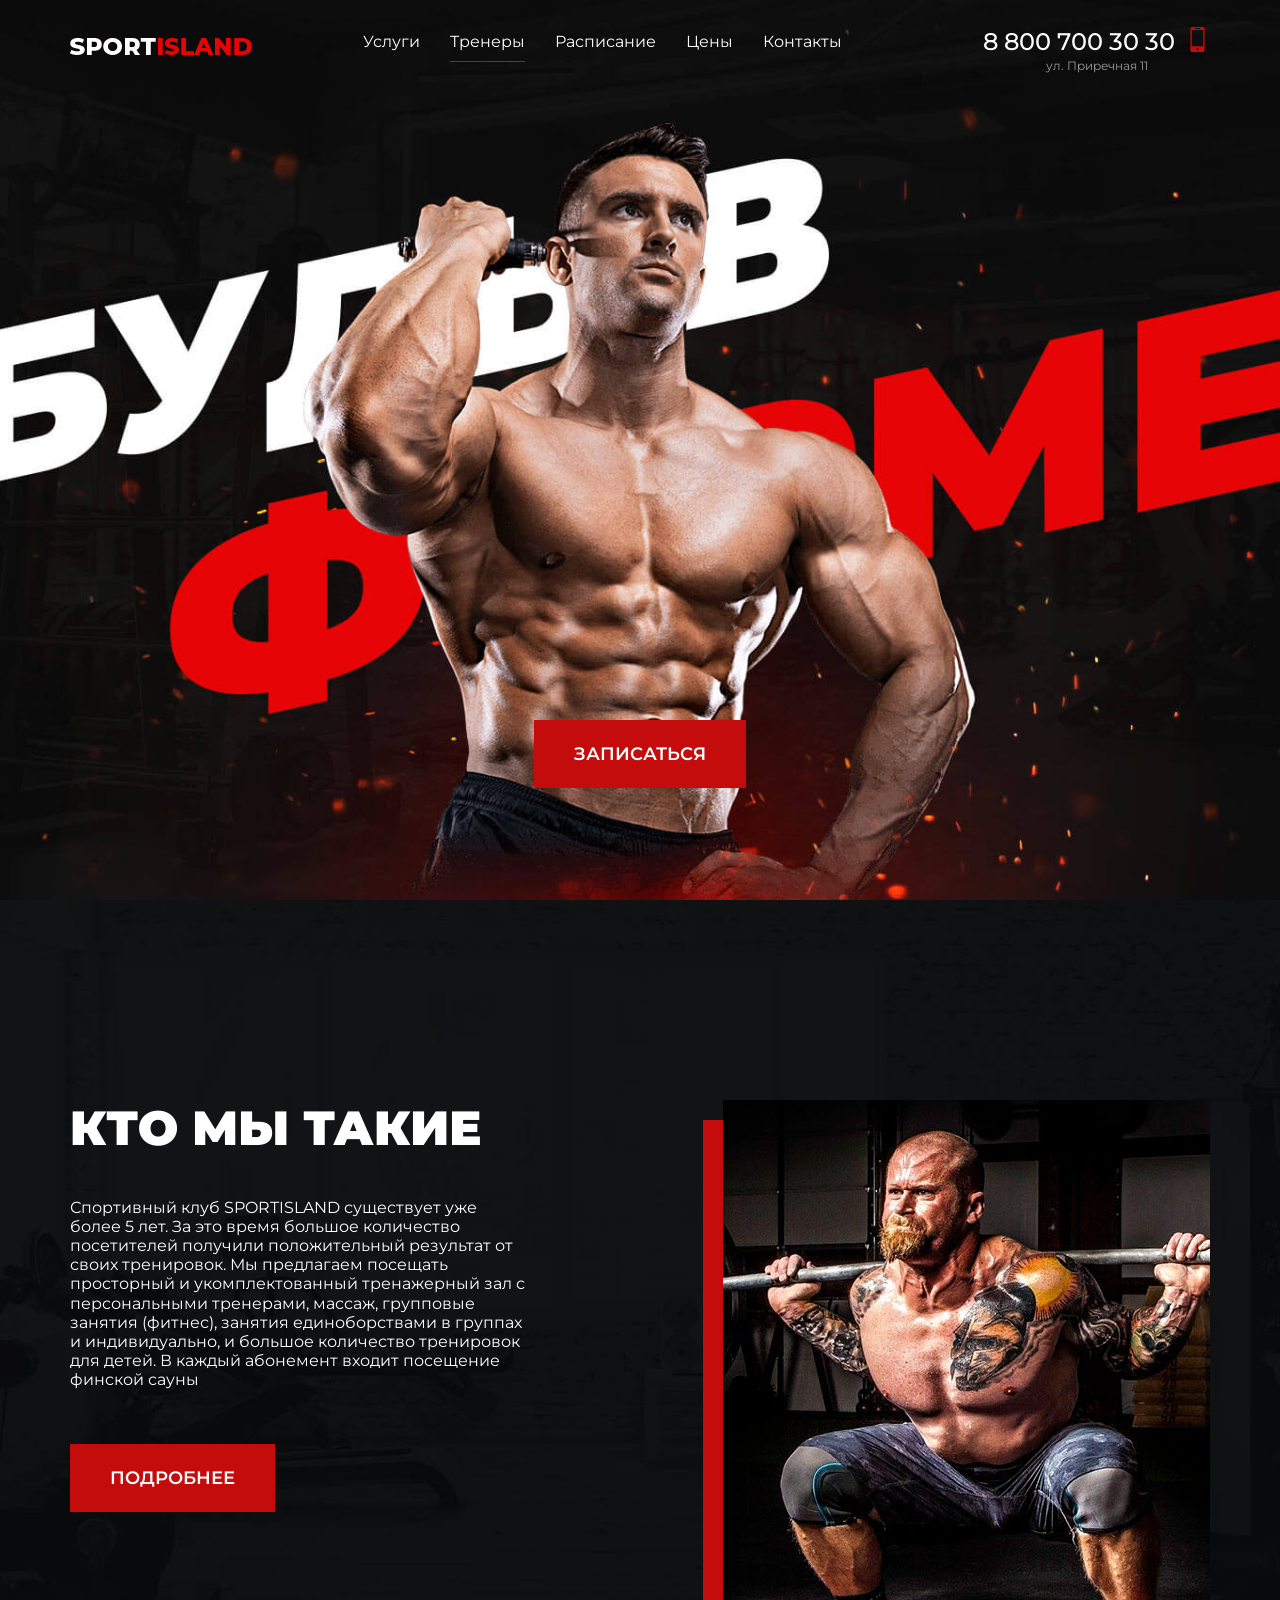
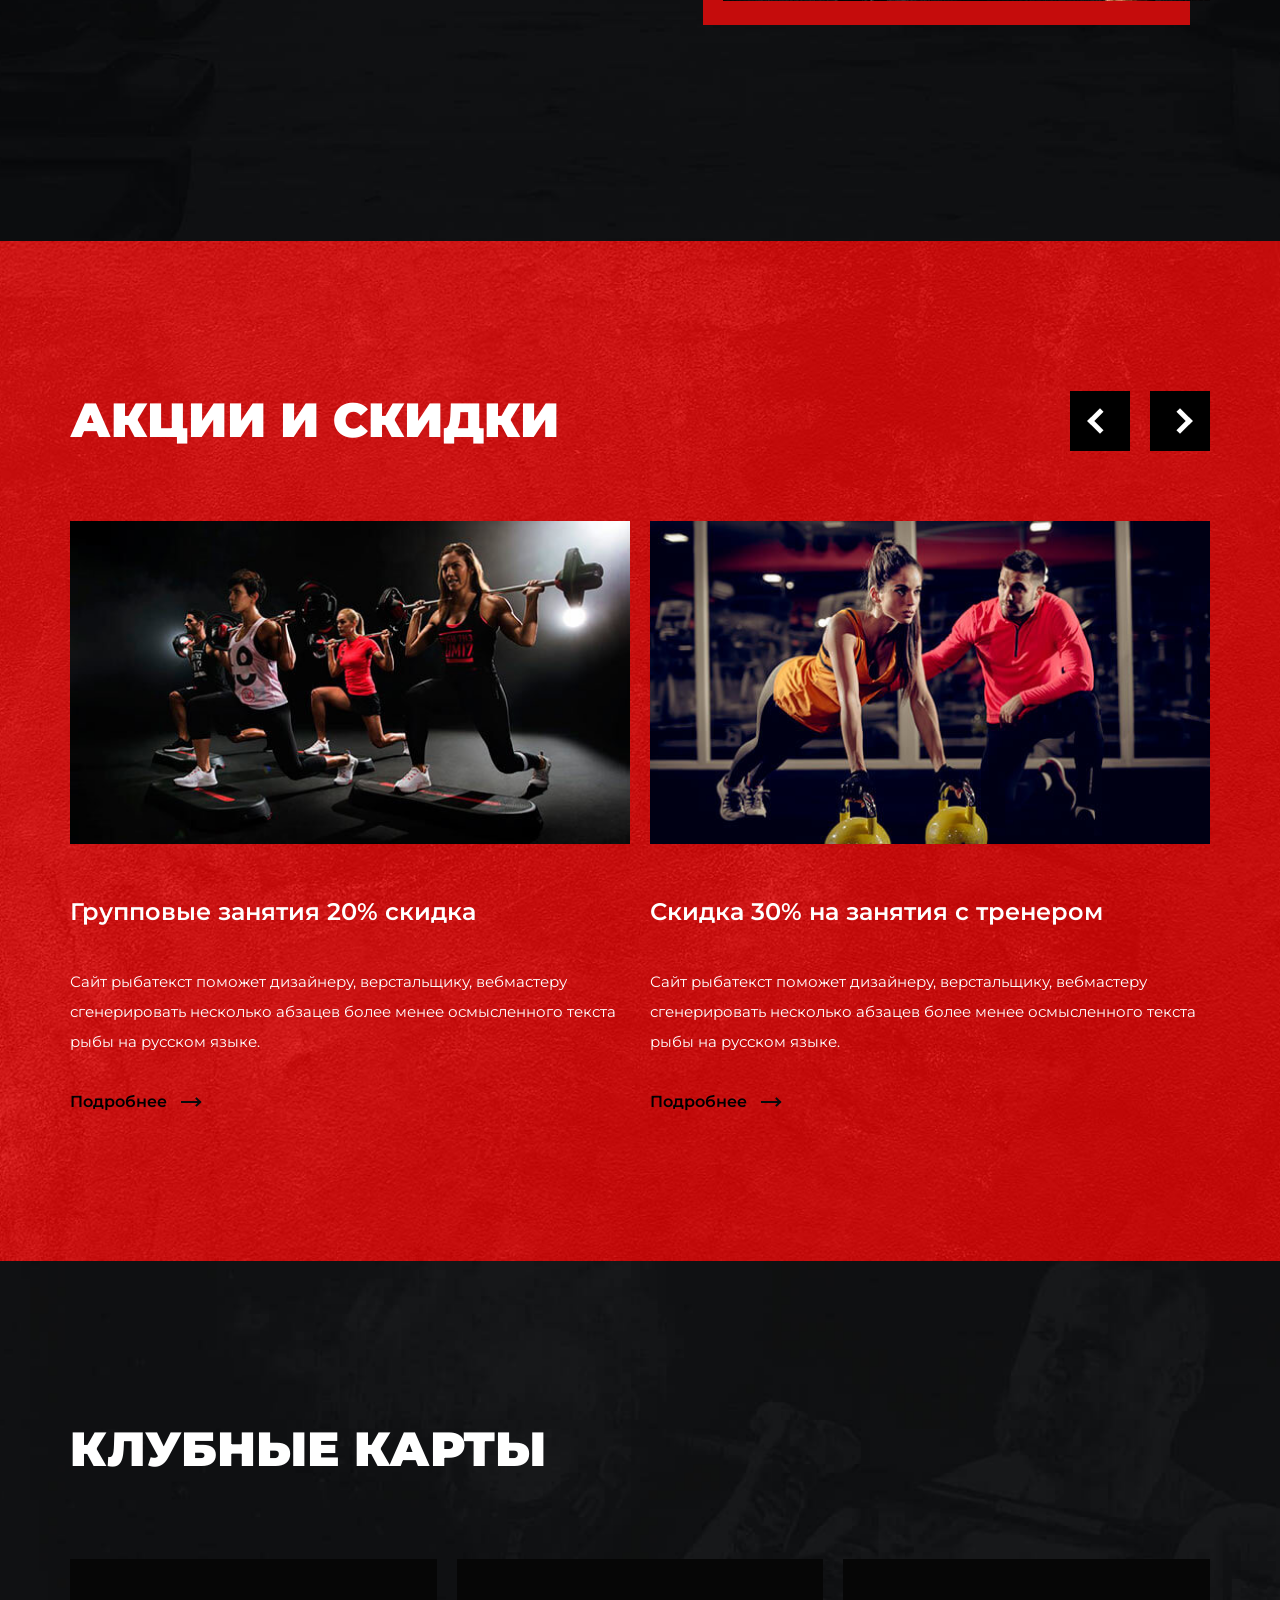
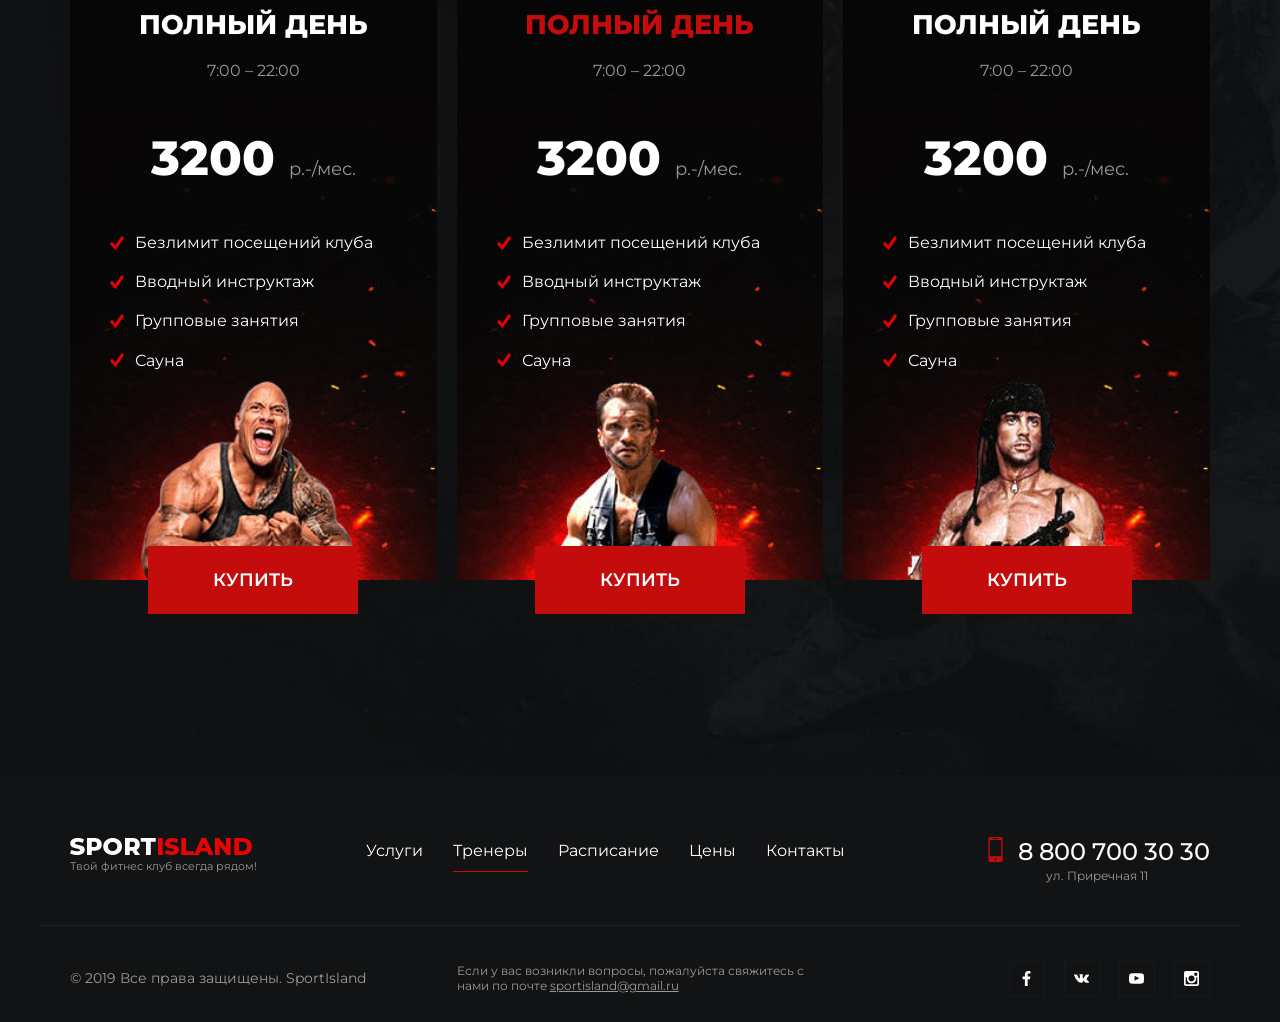
==== assets/index.html @ b83e0a1d "Сделал стартовый шаблон темы, статику для страниц" ====
<!DOCTYPE html>
<html lang="ru">
  <head>
    <meta charset="UTF-8">
    <meta http-equiv='X-UA-Compatible' content="IE=edge">
    <meta name="viewport" content="width=device-width, initial-scale=1.0">
    <meta name="description" content="">
    <meta name="author" content="">
    <link rel="shortcut icon" href="favicon.png">
    <title> Главная </title>
    <link href="https://fonts.googleapis.com/css?family=Montserrat:400,500,600,800,900&display=swap&subset=cyrillic" rel="preload stylesheet">
    <link rel="stylesheet" href="./css/styles.css">
  </head>
  <body>
    <header class="main-header">
      <div class="wrapper main-header__wrap">
        <a href="/" class="main-header__logolink" aria-label="Логотип-ссылка на Главную">
          <img src="img/logo.png" alt="">
        </a>
        <nav class="main-navigation">
          <ul class="main-navigation__list">
            <li>
              <a href="services.html">Услуги</a>
            </li>
            <li class="active">
              <a href="trainers.html">Тренеры</a>
            </li>
            <li>
              <a href="schedule.html">Расписание</a>
            </li>
            <li>
              <a href="prices.html">Цены</a>
            </li>
            <li>
              <a href="contacts.html">Контакты </a>
            </li>
          </ul>
        </nav>
        <address class="main-header__widget widget-contacts">
          <a href="tel:88007003030" class="widget-contacts__phone"> 8 800 700 30 30 </a>
          <p class="widget-contacts__address"> ул. Приречная 11 </p>
        </address>
      </div>
    </header>
    <main class="main-content">
      <h1 class="sr-only"> Домашняя страница спортклуба SportIsland. </h1>
      <div class="banner">
        <span class="sr-only">Будь в форме!</span>
        <a href="trainers.html" class="banner__link btn">записаться</a>
      </div>
      <article class="about">
        <div class="wrapper about__flex">
          <div class="about__wrap">
            <h2 class="main-heading about__h"> кто мы такие </h2>
            <p class="about__text"> Спортивный клуб SPORTISLAND существует уже более 5 лет. За это время большое количество посетителей получили положительный результат от своих тренировок. Мы предлагаем посещать просторный и укомплектованный тренажерный зал с персональными тренерами, массаж, групповые занятия (фитнес), занятия единоборствами в группах и индивидуально, и большое количество тренировок для детей. В каждый абонемент входит посещение финской сауны </p>
            <a href="blog.html" class="about__link btn">подробнее</a>
          </div>
          <figure class="about__thumb">
            <img src="img/index__about_img.jpg" alt="Power lifter">
          </figure>
        </div>
      </article>
      <section class="sales">
        <div class="wrapper">
          <header class="sales__header">
            <h2 class="main-heading sales__h"> акции и скидки </h2>
            <p class="sales__btns">
              <button class="sales__btn sales__btn_prev">
                <span class="sr-only"> Предыдущие акции </span>
              </button>
              <button class="sales__btn sales__btn_next">
                <span class="sr-only"> Следующие акции </span>
              </button>
            </p>
          </header>
          <div class="sales__slider slider">
            <section class="slider__slide stock">
              <a href="blog.html" class="stock__link" aria-label="Подробнее об акции скидка 20% на групповые занятия">
                <img src="img/index__sales_pic1.jpg" alt="" class="stock__thumb">
                <h3 class="stock__h"> Групповые занятия 20% скидка </h3>
                <p class="stock__text"> Сайт рыбатекст поможет дизайнеру, верстальщику, вебмастеру сгенерировать несколько абзацев более менее осмысленного текста рыбы на русском языке. </p>
                <span class="stock__more link-more_inverse link-more">Подробнее</span>
              </a>
            </section>
            <section class="slider__slide stock">
              <a href="blog.html" class="stock__link" aria-label="Подробнее об акции Скидка 30% на занятия с тренером">
                <img src="img/index__sales_pic2.jpg" alt="" class="stock__thumb">
                <h3 class="stock__h"> Скидка 30% на занятия с тренером </h3>
                <p class="stock__text"> Сайт рыбатекст поможет дизайнеру, верстальщику, вебмастеру сгенерировать несколько абзацев более менее осмысленного текста рыбы на русском языке. </p>
                <span class="stock__more  link-more_inverse link-more">Подробнее</span>
              </a>
            </section>
          </div>
        </div>
      </section>
      <section class="cards cards_index">
        <div class="wrapper">
          <h2 class="main-heading cards__h"> клубные карты </h2>
          <ul class="cards__list row">
            <li class="card">
              <h3 class="card__name"> полный день </h3>
              <p class="card__time"> 7:00 &ndash; 22:00 </p>
              <p class="card__price price"> 3200 <span class="price__unit">р.-/мес.</span>
              </p>
              <ul class="card__features">
                <li class="card__feature">Безлимит посещений клуба</li>
                <li class="card__feature">Вводный инструктаж</li>
                <li class="card__feature">Групповые занятия</li>
                <li class="card__feature">Сауна</li>
              </ul>
              <a href="#" class="card__buy btn">купить</a>
            </li>
            <li class="card card_profitable">
              <h3 class="card__name"> полный день </h3>
              <p class="card__time"> 7:00 &ndash; 22:00 </p>
              <p class="card__price price"> 3200 <span class="price__unit">р.-/мес.</span>
              </p>
              <ul class="card__features">
                <li class="card__feature">Безлимит посещений клуба</li>
                <li class="card__feature">Вводный инструктаж</li>
                <li class="card__feature">Групповые занятия</li>
                <li class="card__feature">Сауна</li>
              </ul>
              <a href="#" class="card__buy btn">купить</a>
            </li>
            <li class="card">
              <h3 class="card__name"> полный день </h3>
              <p class="card__time"> 7:00 &ndash; 22:00 </p>
              <p class="card__price price"> 3200 <span class=" price__unit">р.-/мес.</span>
              </p>
              <ul class="card__features">
                <li class="card__feature">Безлимит посещений клуба</li>
                <li class="card__feature">Вводный инструктаж</li>
                <li class="card__feature">Групповые занятия</li>
                <li class="card__feature">Сауна</li>
              </ul>
              <a href="#" class="card__buy btn">купить</a>
            </li>
          </ul>
        </div>
      </section>
    </main>
    <div class="footer">
      <header class="main-header">
        <div class="wrapper main-header__wrap">
          <a href="/" class="main-header__logolink" aria-label="Логотип-ссылка на Главную">
            <img src="img/logo.png" alt="">
            <span class="slogan">Твой фитнес клуб всегда рядом!</span>
          </a>
          <nav class="main-navigation">
            <ul class="main-navigation__list">
              <li>
                <a href="services.html">Услуги</a>
              </li>
              <li class="active">
                <a href="trainers.html">Тренеры</a>
              </li>
              <li>
                <a href="schedule.html">Расписание</a>
              </li>
              <li>
                <a href="prices.html">Цены</a>
              </li>
              <li>
                <a href="contacts.html">Контакты </a>
              </li>
            </ul>
          </nav>
          <address class="main-header__widget widget-contacts">
            <a href="tel:88007003030" class="widget-contacts__phone"> 8 800 700 30 30 </a>
            <p class="widget-contacts__address"> ул. Приречная 11 </p>
          </address>
        </div>
      </header>
      <footer class="main-footer wrapper">
        <div class="row main-footer__row">
          <div class="main-footer__widget main-footer__widget_copyright">
            <span class="widget-text"> © 2019 Все права защищены. SportIsland </span>
          </div>
          <div class="main-footer__widget">
            <p class="widget-contact-mail"> Если у вас возникли вопросы, пожалуйста свяжитесь с нами по почте <a href="mailto:sportisland@gmail.ru">sportisland@gmail.ru</a>
            </p>
          </div>
          <div class="main-footer__widget main-footer__widget_social">
            <a href="#" class="widget-social-links fb">
              <span class="sr-only"> Мы в Facebook! </span>
            </a>
            <a href="#" class="widget-social-links vk">
              <span class="sr-only"> Мы в VK! </span>
            </a>
            <a href="#" class="widget-social-links youtube">
              <span class="sr-only"> Мы в YouTube! </span>
            </a>
            <a href="#" class="widget-social-links insta">
              <span class="sr-only"> Мы в Instagram! </span>
            </a>
          </div>
        </div>
      </footer>
    </div>
    <script src="./js/js.js"></script>
  </body>
</html>
---- assets/css/styles.css ----
blockquote,body,code,dd,div,dl,dt,fieldset,form,h1,h2,h3,h4,h5,h6,input,li,p,pre,td,textarea,th,ul{margin:0;padding:0}table{border-collapse:collapse;border-spacing:0}abbr,fieldset,img{border:0}address,caption,cite,code,dfn,em,strong,th,var{font-style:normal;font-weight:400}ul li{list-style:none}caption,th{text-align:left}h1,h2,h3,h4,h5,h6{font-size:100%;font-weight:400}sup{vertical-align:text-top}sub{vertical-align:text-bottom}input,select,textarea{font-family:inherit;font-size:inherit;font-weight:inherit}legend{color:#000}article,aside,details,figcaption,figure,footer,header,hgroup,main,menu,nav,section{display:block}img{max-width:100%}body,html{-webkit-box-sizing:border-box;-moz-box-sizing:border-box;box-sizing:border-box}*,:after,:before{-webkit-box-sizing:inherit;-moz-box-sizing:inherit;box-sizing:inherit}body{font-family:Montserrat,'Open Sans',Arial,sans-serif;max-width:1920px;color:#fff;margin:0 auto;font-size:16px;font-weight:400;line-height:1.2;background-color:#121314}.btn-reset{-webkit-appearance:none;-moz-appearance:none;appearance:none;-moz-border-radius:0;border-radius:0;opacity:1;border:none;background-color:transparent;font:inherit;cursor:pointer}::-webkit-scrollbar{width:10px;height:5px;background-color:#222}::-webkit-scrollbar-thumb{border-radius:2px;background-color:#c50c0c}.ul-reset{list-style:none}.input{font:inherit;-webkit-appearance:none;-moz-appearance:none;appearance:none;opacity:1;-webkit-transition:.5s;-o-transition:.5s;-moz-transition:.5s;transition:.5s}.input:focus{outline:0;-webkit-box-shadow:1px 1px 30px 1px rgba(60,86,166,.3);-moz-box-shadow:1px 1px 30px 1px rgba(60,86,166,.3);box-shadow:1px 1px 30px 1px rgba(60,86,166,.3)}img,video{max-width:100%;height:auto}a{text-decoration:none}.d-n{display:none}.d-b{display:block}.d-f{display:-webkit-box;display:-webkit-flex;display:-moz-box;display:-ms-flexbox;display:flex}.ttu{text-transform:uppercase}.ta-c{text-align:center}.ov-h{overflow:hidden}.ov-s{overflow:scroll}.black{color:#000}.wrapper{max-width:1200px;margin:0 auto;padding-left:30px;padding-right:30px}.row{display:-webkit-box;display:-webkit-flex;display:-moz-box;display:-ms-flexbox;display:flex;-webkit-flex-wrap:wrap;-ms-flex-wrap:wrap;flex-wrap:wrap;margin-left:-10px;margin-right:-10px}.col{-webkit-box-sizing:border-box;-moz-box-sizing:border-box;box-sizing:border-box;word-wrap:break-word;margin-left:10px;margin-right:10px}.sr-only{position:absolute;width:1px;height:1px;margin:-1px;border:0;padding:0;clip:rect(0 0 0 0);overflow:hidden}.btn{display:inline-block;background-color:#c50c0c;color:#fff;border:none;text-align:center;font-weight:600;font-size:18px;padding:25px 40px;text-transform:uppercase;line-height:1}.main-heading,.page-heading{font-size:48px;font-weight:900;color:#fff;text-transform:uppercase}.page-heading{font-size:36px}.link-more{font-weight:600;font-size:16px;padding-right:35px;display:inline-block;color:#c50c0c;background-image:url(../img/icons/arrow_red.png);-webkit-background-size:21px 10px;-moz-background-size:21px 10px;background-size:21px 10px;background-repeat:no-repeat;background-position:right center}.link-more_inverse{background-image:url(../img/icons/arrow_black.png)}.price{font-size:48px;font-weight:800;color:#fff}.price__unit{color:#999;font-size:18px;font-weight:400}.inner .main-content{background-image:url(../img/inner_bg.jpg);background-position:top center;-webkit-background-size:cover;-moz-background-size:cover;background-size:cover;background-repeat:no-repeat;padding-top:140px;padding-bottom:140px}.inner .cards{background-image:unset}.inner .cards__h{margin-bottom:45px}.like{padding-left:20px;background-image:url(../img/svg/like.svg);-webkit-background-size:15px 15px;-moz-background-size:15px;background-size:15px;background-position:left center;background-repeat:no-repeat}.main-header{padding-top:20px;background-color:transparent;height:100px;margin-bottom:-100px;position:relative;z-index:2}.main-header__wrap{display:-webkit-box;display:-webkit-flex;display:-moz-box;display:-ms-flexbox;display:flex;-webkit-box-pack:justify;-webkit-justify-content:space-between;-moz-box-pack:justify;-ms-flex-pack:justify;justify-content:space-between;-webkit-box-align:center;-webkit-align-items:center;-moz-box-align:center;-ms-flex-align:center;align-items:center}.main-header__logolink,.main-header__logolink img{display:block}.main-header__widget{margin-left:30px}.main-navigation{margin:0 10px}.main-navigation__list{display:-webkit-box;display:-webkit-flex;display:-moz-box;display:-ms-flexbox;display:flex;-webkit-box-pack:justify;-webkit-justify-content:space-between;-moz-box-pack:justify;-ms-flex-pack:justify;justify-content:space-between;list-style:none;-webkit-box-align:baseline;-webkit-align-items:baseline;-moz-box-align:baseline;-ms-flex-align:baseline;align-items:baseline}.main-navigation__list li{padding-bottom:10px}.main-navigation__list li+li{margin-left:30px}.main-navigation__list a{color:#fff}.main-navigation__list li.active{border-bottom:1px solid #c50c0c}.inner .main-header{border-bottom:1px solid #131313}.widget-contacts{display:block}.widget-contacts__phone{font-weight:500;line-height:1;color:#fff;font-size:24px;display:block;padding-top:10px;padding-bottom:5px;padding-right:35px;background-image:url(../img/svg/phone.svg);-webkit-background-size:25px 25px;-moz-background-size:25px 25px;background-size:25px 25px;background-repeat:no-repeat;background-position:right center}.widget-contacts__address{margin:0;padding:0;text-align:center;color:#999;font-size:12px}.footer .widget-contacts__phone{padding-right:0;padding-left:35px;background-position:left center}.widget-contact-mail{font-size:12px}.widget-contact-mail a{color:#999;text-decoration:underline}.widget-social-links{display:inline-block;vertical-align:middle;width:36px;height:36px;-webkit-background-size:15px 15px;-moz-background-size:15px;background-size:15px;background-position:center;background-repeat:no-repeat;border:1px solid #18191b}.widget-social-links+.widget-social-links{margin-left:15px}.widget-social-links.fb{background-image:url(../img/svg/facebook-app-symbol.svg)}.widget-social-links.vk{background-image:url(../img/svg/vk.svg)}.widget-social-links.youtube{background-image:url(../img/svg/youtube-symbol.svg)}.widget-social-links.insta{background-image:url(../img/svg/instagram.svg)}.widget-address,.widget-email,.widget-phone,.widget-working-time{font-size:16px;color:#ccc;padding-left:30px;position:relative}.widget-address:after,.widget-email:after,.widget-phone:after,.widget-working-time:after{content:'';display:block;position:absolute;top:50%;left:0;-webkit-transform:translateY(-50%);-moz-transform:translateY(-50%);-ms-transform:translateY(-50%);-o-transform:translateY(-50%);transform:translateY(-50%);width:25px;height:25px;border:none;-moz-border-radius:50%;border-radius:50%;background-color:#c50c0c;background-repeat:no-repeat;-webkit-background-size:15px 15px;-moz-background-size:15px;background-size:15px;background-position:center}.widget-address:after{background-image:url(../img/svg/placeholder-for-map.svg)}.widget-working-time:after{background-image:url("../img/svg/clock (2).svg")}.widget-phone:after{background-image:url(../img/svg/smartphone.svg)}.widget-email:after{background-image:url(../img/svg/mail.svg)}.footer{padding-top:50px;padding-bottom:25px;background-color:#121314}.footer .main-header{margin-bottom:0;padding-top:5px;padding-bottom:35px}.footer .slogan{color:#999;font-weight:400;font-size:11px}.main-footer{border-top:1px solid #1f2021;padding-top:35px}.main-footer__row{-webkit-box-align:center;-webkit-align-items:center;-moz-box-align:center;-ms-flex-align:center;align-items:center}.main-footer__widget{-webkit-box-sizing:border-box;-moz-box-sizing:border-box;box-sizing:border-box;word-wrap:break-word;margin-left:10px;margin-right:10px;width:-webkit-calc(33.333333333333336% - 20px);width:-moz-calc(33.333333333333336% - 20px);width:calc(33.333333333333336% - 20px);color:#999}.main-footer__widget_copyright{font-size:14px}.main-footer__widget_social{text-align:right}.breadcrumbs{margin:0 0 75px;padding:0;display:-webkit-box;display:-webkit-flex;display:-moz-box;display:-ms-flexbox;display:flex;-webkit-box-align:baseline;-webkit-align-items:baseline;-moz-box-align:baseline;-ms-flex-align:baseline;align-items:baseline}.breadcrumbs__item{font-size:14px;padding-right:5px}.breadcrumbs__item:last-child a{color:#999}.breadcrumbs__item+.breadcrumbs__item:before{content:'/';color:#fff}.breadcrumbs__link{color:#fff}.main-content{position:relative;z-index:1}.banner{text-align:center;height:100vh;background-image:url(../img/index__firstScreen_bg.jpg);-webkit-background-size:cover;-moz-background-size:cover;background-size:cover;background-position:center;background-repeat:no-repeat;position:relative;z-index:1}.banner__link{position:absolute;bottom:12.4vh;left:50%;-webkit-transform:translateX(-50%);-moz-transform:translateX(-50%);-ms-transform:translateX(-50%);-o-transform:translateX(-50%);transform:translateX(-50%)}.about{padding-top:200px;padding-bottom:200px;background-image:url(../img/index__secondScreen_bg.jpg);-webkit-background-size:cover;-moz-background-size:cover;background-size:cover;background-position:center;background-repeat:no-repeat}.about__flex{display:-webkit-box;display:-webkit-flex;display:-moz-box;display:-ms-flexbox;display:flex;-webkit-box-pack:justify;-webkit-justify-content:space-between;-moz-box-pack:justify;-ms-flex-pack:justify;justify-content:space-between}.about__wrap{width:-webkit-calc(41.66666666666667% - 20px);width:-moz-calc(41.66666666666667% - 20px);width:calc(41.66666666666667% - 20px)}.about__h{margin-bottom:40px}.about__text{font-size:16px;font-weight:400;margin-bottom:55px}.about__thumb{background-color:#c50c0c;margin-right:20px;margin-top:20px}.about__thumb img{position:relative;top:-20px;right:-20px}.sales{padding-top:150px;padding-bottom:150px;background-image:url(../img/index__redScreen_bg.jpg);-webkit-background-size:cover;-moz-background-size:cover;background-size:cover;background-position:center;background-repeat:no-repeat}.sales__header{display:-webkit-box;display:-webkit-flex;display:-moz-box;display:-ms-flexbox;display:flex;-webkit-box-pack:justify;-webkit-justify-content:space-between;-moz-box-pack:justify;-ms-flex-pack:justify;justify-content:space-between;-webkit-box-align:center;-webkit-align-items:center;-moz-box-align:center;-ms-flex-align:center;align-items:center;margin-bottom:70px}.sales__btns{display:-webkit-box;display:-webkit-flex;display:-moz-box;display:-ms-flexbox;display:flex;-webkit-box-pack:justify;-webkit-justify-content:space-between;-moz-box-pack:justify;-ms-flex-pack:justify;justify-content:space-between;width:140px}.sales__btn{border:none;width:60px;height:60px;background-color:#000;position:relative;cursor:pointer}.sales__btn:before{content:'';display:block;width:18px;height:18px;border-top:5px solid #fff;border-right:5px solid #fff;position:absolute;top:50%;left:50%}.sales__btn_next:before{-webkit-transform:translate(-50%,-50%) rotate(45deg);-moz-transform:translate(-50%,-50%) rotate(45deg);-ms-transform:translate(-50%,-50%) rotate(45deg);-o-transform:translate(-50%,-50%) rotate(45deg);transform:translate(-50%,-50%) rotate(45deg)}.sales__btn_prev:before{-webkit-transform:translate(-50%,-50%) rotate(-135deg);-moz-transform:translate(-50%,-50%) rotate(-135deg);-ms-transform:translate(-50%,-50%) rotate(-135deg);-o-transform:translate(-50%,-50%) rotate(-135deg);transform:translate(-50%,-50%) rotate(-135deg)}.sales__slider{display:-webkit-box;display:-webkit-flex;display:-moz-box;display:-ms-flexbox;display:flex;-webkit-box-pack:justify;-webkit-justify-content:space-between;-moz-box-pack:justify;-ms-flex-pack:justify;justify-content:space-between}.slider{display:-webkit-box;display:-webkit-flex;display:-moz-box;display:-ms-flexbox;display:flex;-webkit-flex-wrap:wrap;-ms-flex-wrap:wrap;flex-wrap:wrap;margin-left:-10px;margin-right:-10px}.slider__slide{-webkit-box-sizing:border-box;-moz-box-sizing:border-box;box-sizing:border-box;word-wrap:break-word;margin-left:10px;margin-right:10px;width:-webkit-calc(50% - 20px);width:-moz-calc(50% - 20px);width:calc(50% - 20px)}.stock__link{display:block}.stock__thumb{width:100%;margin-bottom:50px}.stock__h{font-size:24px;font-weight:600;color:#fff;margin-bottom:40px}.stock__text{color:#fff;font-size:15px;font-weight:400;line-height:30px;margin-bottom:35px}.stock__more{color:#000}.cards{padding-top:160px;padding-bottom:160px;background-image:url(../img/index__finalScreen_bg.jpg);-webkit-background-size:cover;-moz-background-size:cover;background-size:cover;background-position:center;background-repeat:no-repeat}.cards__h{margin-bottom:80px}.cards__list{list-style:none}.card{-webkit-box-sizing:border-box;-moz-box-sizing:border-box;box-sizing:border-box;word-wrap:break-word;margin-left:10px;margin-right:10px;width:-webkit-calc(33.333333333333336% - 20px);width:-moz-calc(33.333333333333336% - 20px);width:calc(33.333333333333336% - 20px);margin-bottom:35px;position:relative;-webkit-background-size:cover;-moz-background-size:cover;background-size:cover;background-position:center;background-repeat:no-repeat;padding:50px 40px 190px}.card:nth-child(1){background-image:url(../img/index__cards_card1.jpg)}.card:nth-child(2){background-image:url(../img/index__cards_card2.jpg)}.card:nth-child(3){background-image:url(../img/index__cards_card3.jpg)}.card_profitable .card__name{color:#c50c0c}.card__name{font-size:27px;font-weight:800;text-align:center;margin-bottom:20px;text-transform:uppercase}.card__time{font-size:16px;font-weight:400;color:#999;text-align:center;margin-bottom:50px}.card__price{padding-bottom:45px;text-align:center;margin:0}.card__features{padding:0;margin:0 0 20px}.card__feature{font-size:16px;font-weight:400;padding-left:25px;background-image:url(../img/icons/checkmark.png);background-repeat:no-repeat;-webkit-background-size:14px 14px;-moz-background-size:14px 14px;background-size:14px 14px;background-position:left center}.card__feature+.card__feature{margin-top:20px}.card__buy{position:absolute;bottom:0;left:50%;padding-left:65px;padding-right:65px;-webkit-transform:translate(-50%,50%);-moz-transform:translate(-50%,50%);-ms-transform:translate(-50%,50%);-o-transform:translate(-50%,50%);transform:translate(-50%,50%)}.last-posts{padding-bottom:80px}.last-posts__h{margin-bottom:45px}.posts-list{margin:0;padding:0}.last-post__link{display:-webkit-box;display:-webkit-flex;display:-moz-box;display:-ms-flexbox;display:flex}.last-post__thumb{margin:0;padding:0;min-width:25%}.last-post__img{display:block}.last-post__wrap{-webkit-box-flex:1;-webkit-flex-grow:1;-moz-box-flex:1;-ms-flex-positive:1;flex-grow:1;padding-left:25px}.last-post__h{font-size:24px;color:#fff;font-weight:800;margin-bottom:35px}.last-post__text{margin-bottom:25px;color:#fff;font-size:16px;line-height:25px}.last-post+.last-post{margin-top:30px}.categories__h{margin-bottom:50px}.categories-list{display:-webkit-box;display:-webkit-flex;display:-moz-box;display:-ms-flexbox;display:flex;-webkit-flex-wrap:wrap;-ms-flex-wrap:wrap;flex-wrap:wrap;margin-left:-10px;margin-right:-10px}.category{-webkit-box-sizing:border-box;-moz-box-sizing:border-box;box-sizing:border-box;word-wrap:break-word;margin-left:10px;margin-right:10px;width:-webkit-calc(33.333333333333336% - 20px);width:-moz-calc(33.333333333333336% - 20px);width:calc(33.333333333333336% - 20px)}.category__thumb{margin-bottom:20px}.category__name{font-size:24px;color:#fff;font-weight:800}.category-posts__h{margin-bottom:40px}.pagination{padding-top:60px}.pagination__links{width:295px;margin:0 auto;display:-webkit-box;display:-webkit-flex;display:-moz-box;display:-ms-flexbox;display:flex;-webkit-box-pack:justify;-webkit-justify-content:space-between;-moz-box-pack:justify;-ms-flex-pack:justify;justify-content:space-between;-webkit-box-align:baseline;-webkit-align-items:baseline;-moz-box-align:baseline;-ms-flex-align:baseline;align-items:baseline}.pagination__block{font-size:18px;width:40px;height:40px;position:relative;z-index:1}.pagination__block_current{background-color:#c50c0c}.pagination__link{display:block;color:#fff;position:absolute;text-align:center;padding:10px 0;top:0;bottom:0;left:0;right:0;z-index:2}.main-article__header{margin-bottom:40px}.main-article__thumb{display:block;margin-bottom:50px}.main-article__h{font-size:48px;text-transform:uppercase;font-weight:900}.main-article h2,.main-article h3{font-size:24px;margin-bottom:30px;font-weight:800}.main-article h4,.main-article h5{font-size:20px;margin-bottom:30px;font-weight:600}.main-article ul{margin:0 0 10px;padding:0 0 0 20px}.main-article li{list-style:disc}.main-article li+li{margin-top:5px}.main-article p{font-size:16px;line-height:1.1;margin-bottom:20px}.main-article__footer{padding-top:30px;padding-bottom:1px;color:#666;font-size:16px}.main-article__footer time{margin-right:20px}.main-article__like{color:#666}.contacts__h{margin-bottom:45px}.contacts__h_form{margin-bottom:30px}.contacts__info{display:-webkit-box;display:-webkit-flex;display:-moz-box;display:-ms-flexbox;display:flex;-webkit-box-align:center;-webkit-align-items:center;-moz-box-align:center;-ms-flex-align:center;align-items:center;margin-bottom:70px}.contacts__info>*+*{margin-left:45px}.contacts__form{display:-webkit-box;display:-webkit-flex;display:-moz-box;display:-ms-flexbox;display:flex;-webkit-box-pack:justify;-webkit-justify-content:space-between;-moz-box-pack:justify;-ms-flex-pack:justify;justify-content:space-between;-webkit-box-align:center;-webkit-align-items:center;-moz-box-align:center;-ms-flex-align:center;align-items:center;-webkit-flex-wrap:wrap;-ms-flex-wrap:wrap;flex-wrap:wrap}.map{position:relative;z-index:1}.map iframe{position:absolute;width:100%;height:100%;top:0;left:0;right:0;bottom:0;z-index:2}.map__fallback{display:block;margin-bottom:30px}.contacts-form__label{width:-webkit-calc(33.33333% - 20px);width:-moz-calc(33.33333% - 20px);width:calc(33.33333% - 20px)}.contacts-form__label_textarea{width:100%}.contacts-form__input,.contacts-form__textarea{border:none;display:block;font:inherit;width:100%;background-color:#1f2021;color:#ccc;margin-bottom:30px;padding-top:20px;padding-bottom:20px;padding-left:30px}.contacts-form__input::-webkit-input-placeholder,.contacts-form__textarea::-webkit-input-placeholder{color:#ccc;font-size:16px}.contacts-form__input::-moz-placeholder,.contacts-form__textarea::-moz-placeholder{color:#ccc;font-size:16px}.contacts-form__input:-ms-input-placeholder,.contacts-form__textarea:-ms-input-placeholder{color:#ccc;font-size:16px}.contacts-form__input::-ms-input-placeholder,.contacts-form__textarea::-ms-input-placeholder{color:#ccc;font-size:16px}.contacts-form__input::placeholder,.contacts-form__textarea::placeholder{color:#ccc;font-size:16px}.contacts-form__textarea{resize:none}.contacts-form__btn{margin-left:auto}.prices{margin-bottom:-80px}.prices__h{margin-bottom:45px}.prices table{border:1px solid #555;width:100%;font-size:14px;color:#999}.prices thead{border:1px solid #555}.prices td{padding:10px 10px 10px 16px;border-left:1px solid #555}.services-list__item{margin-bottom:80px}.service{padding-right:50%;position:relative;min-height:464px}.service:nth-child(even){padding-right:0;padding-left:-webkit-calc(50% + 40px);padding-left:-moz-calc(50% + 40px);padding-left:calc(50% + 40px)}.service:nth-child(even) .service__thumb{left:0}.service__name{margin-bottom:35px}.service__text{font-size:16px;margin-bottom:60px}.service__action{display:-webkit-box;display:-webkit-flex;display:-moz-box;display:-ms-flexbox;display:flex;-webkit-box-align:center;-webkit-align-items:center;-moz-box-align:center;-ms-flex-align:center;align-items:center}.service__subscribe{margin-right:20px}.service__thumb{margin:0;padding:0;display:block;position:absolute;width:-webkit-calc(50% - 20px);width:-moz-calc(50% - 20px);width:calc(50% - 20px);max-width:500px;top:0;right:20px;bottom:0;background-color:#c50c0c}.service__img{width:100%;position:relative;top:-20px;right:-20px}.trainers__h{margin-bottom:40px}.trainers-list__item{margin-bottom:15px;padding:20px 30px;background-image:url(../img/trainers__trainer_bg.jpg);-webkit-background-size:cover;-moz-background-size:cover;background-size:cover}.trainer{display:-webkit-box;display:-webkit-flex;display:-moz-box;display:-ms-flexbox;display:flex;-webkit-box-pack:justify;-webkit-justify-content:space-between;-moz-box-pack:justify;-ms-flex-pack:justify;justify-content:space-between;-webkit-box-align:center;-webkit-align-items:center;-moz-box-align:center;-ms-flex-align:center;align-items:center}.trainer__wrap{padding-left:50px;padding-right:50px}.trainer__name{font-size:27px;font-weight:800;margin-bottom:20px}.trainer__text{line-height:30px}.schedule-page__h{margin-bottom:40px}.tabs-btns{margin-bottom:45px;display:-webkit-box;display:-webkit-flex;display:-moz-box;display:-ms-flexbox;display:flex;-webkit-box-pack:center;-webkit-justify-content:center;-moz-box-pack:center;-ms-flex-pack:center;justify-content:center;-webkit-box-align:center;-webkit-align-items:center;-moz-box-align:center;-ms-flex-align:center;align-items:center}.tabs-btns__item{display:block;padding:5px 10px;font-size:18px;font-weight:800;text-transform:uppercase}.tabs-btns__item+.tabs-btns__item{margin-left:15px}.tabs-btns__item.active-tab{background-color:#c50c0c}.tabs-btns__btn{color:#fff}.schedule{border:1px solid #555;width:100%;font-size:14px;color:#999;text-align:center}.schedule tbody{border:1px solid #555}.schedule td{padding:40px 10px;border:1px solid #555}.schedule__time{width:125px;padding:5px 10px;-moz-border-radius:17px;border-radius:17px;background-color:#000;margin:0 auto 15px}.schedule__h{font-weight:800;font-size:21px;color:#fff;margin-bottom:15px}.schedule__trainer{margin-bottom:15px}.schedule__place{color:#6a44aa}@media screen and (max-width:780px){.wrapper{padding-left:15px;padding-right:15px}.card,.category,.main-footer__widget{width:-webkit-calc(50% - 20px);width:-moz-calc(50% - 20px);width:calc(50% - 20px)}}@media screen and (max-width:560px){.cards__list{-webkit-box-pack:center;-webkit-justify-content:center;-moz-box-pack:center;-ms-flex-pack:center;justify-content:center}.card{width:-webkit-calc(83.33333333333334% - 20px);width:-moz-calc(83.33333333333334% - 20px);width:calc(83.33333333333334% - 20px)}.categories-list{-webkit-box-pack:center;-webkit-justify-content:center;-moz-box-pack:center;-ms-flex-pack:center;justify-content:center}.category{width:-webkit-calc(83.33333333333334% - 20px);width:-moz-calc(83.33333333333334% - 20px);width:calc(83.33333333333334% - 20px)}}
/*# sourceMappingURL=styles.css.map */
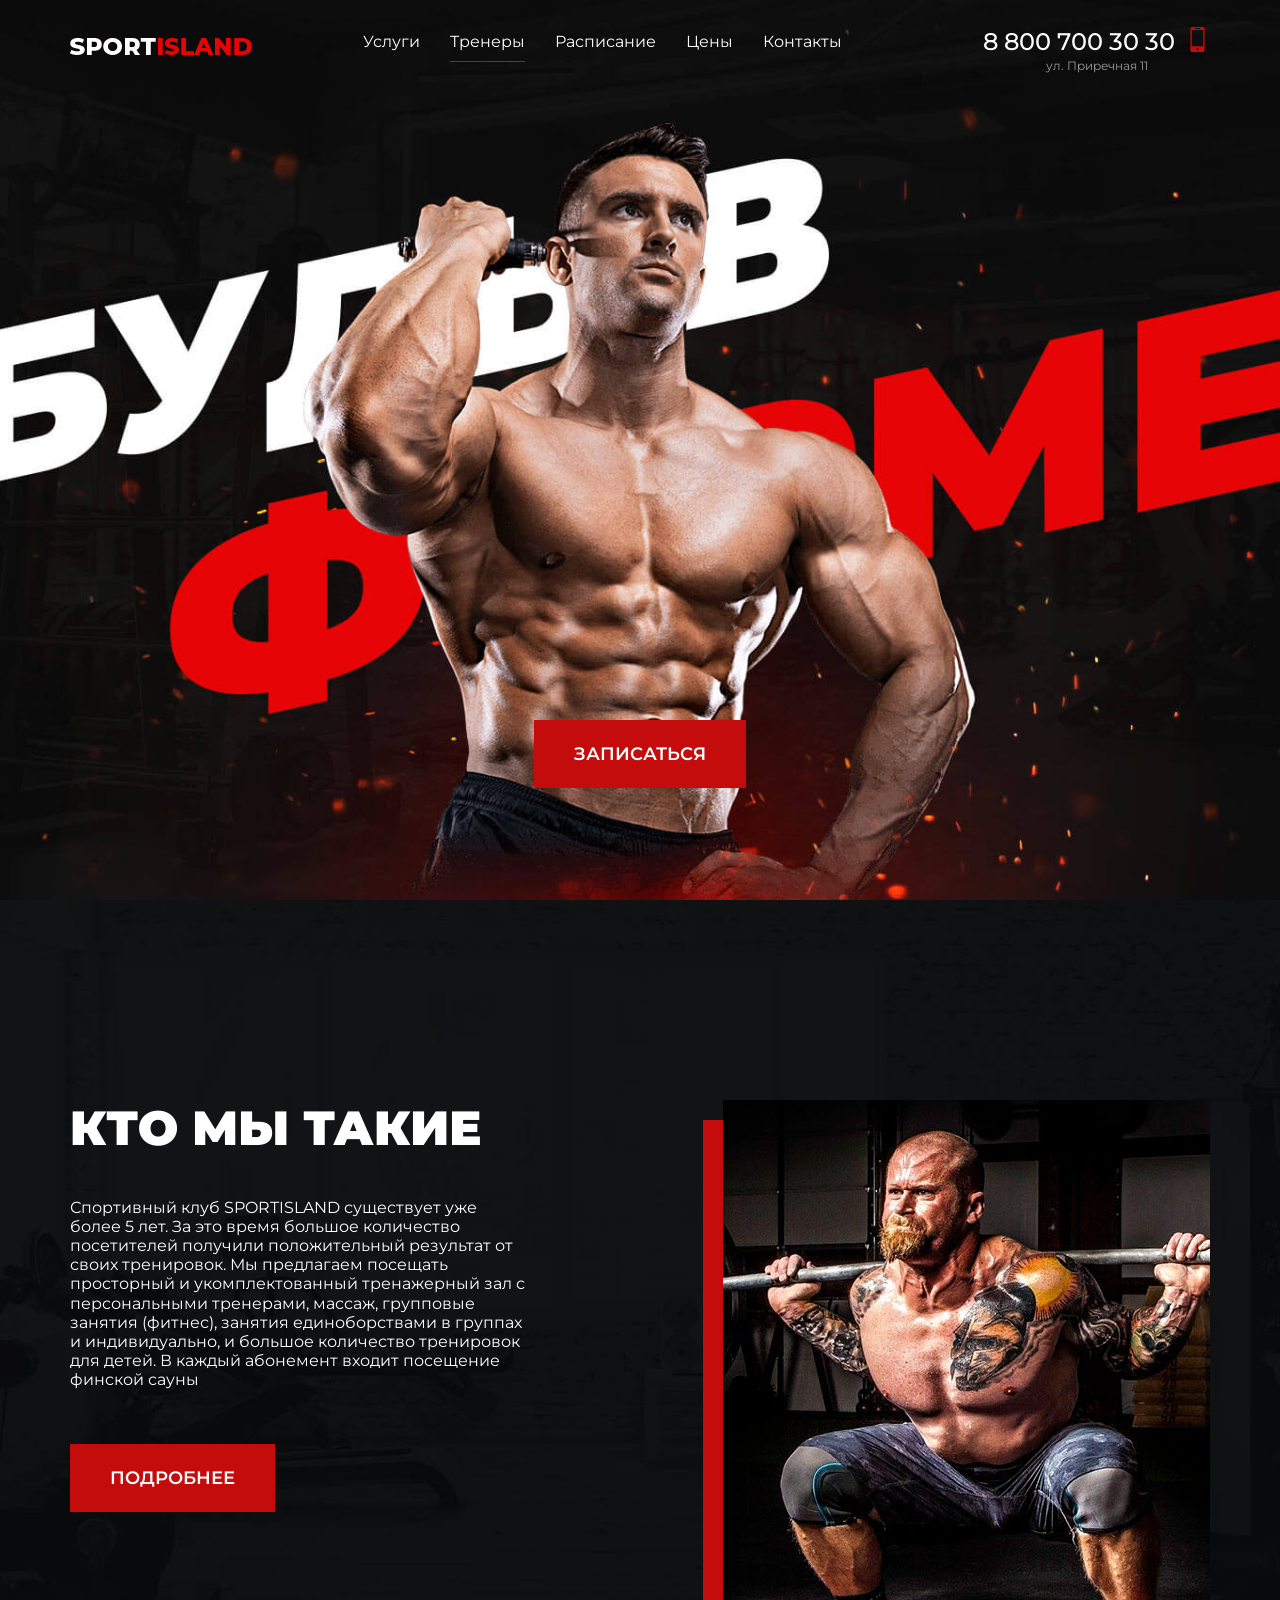
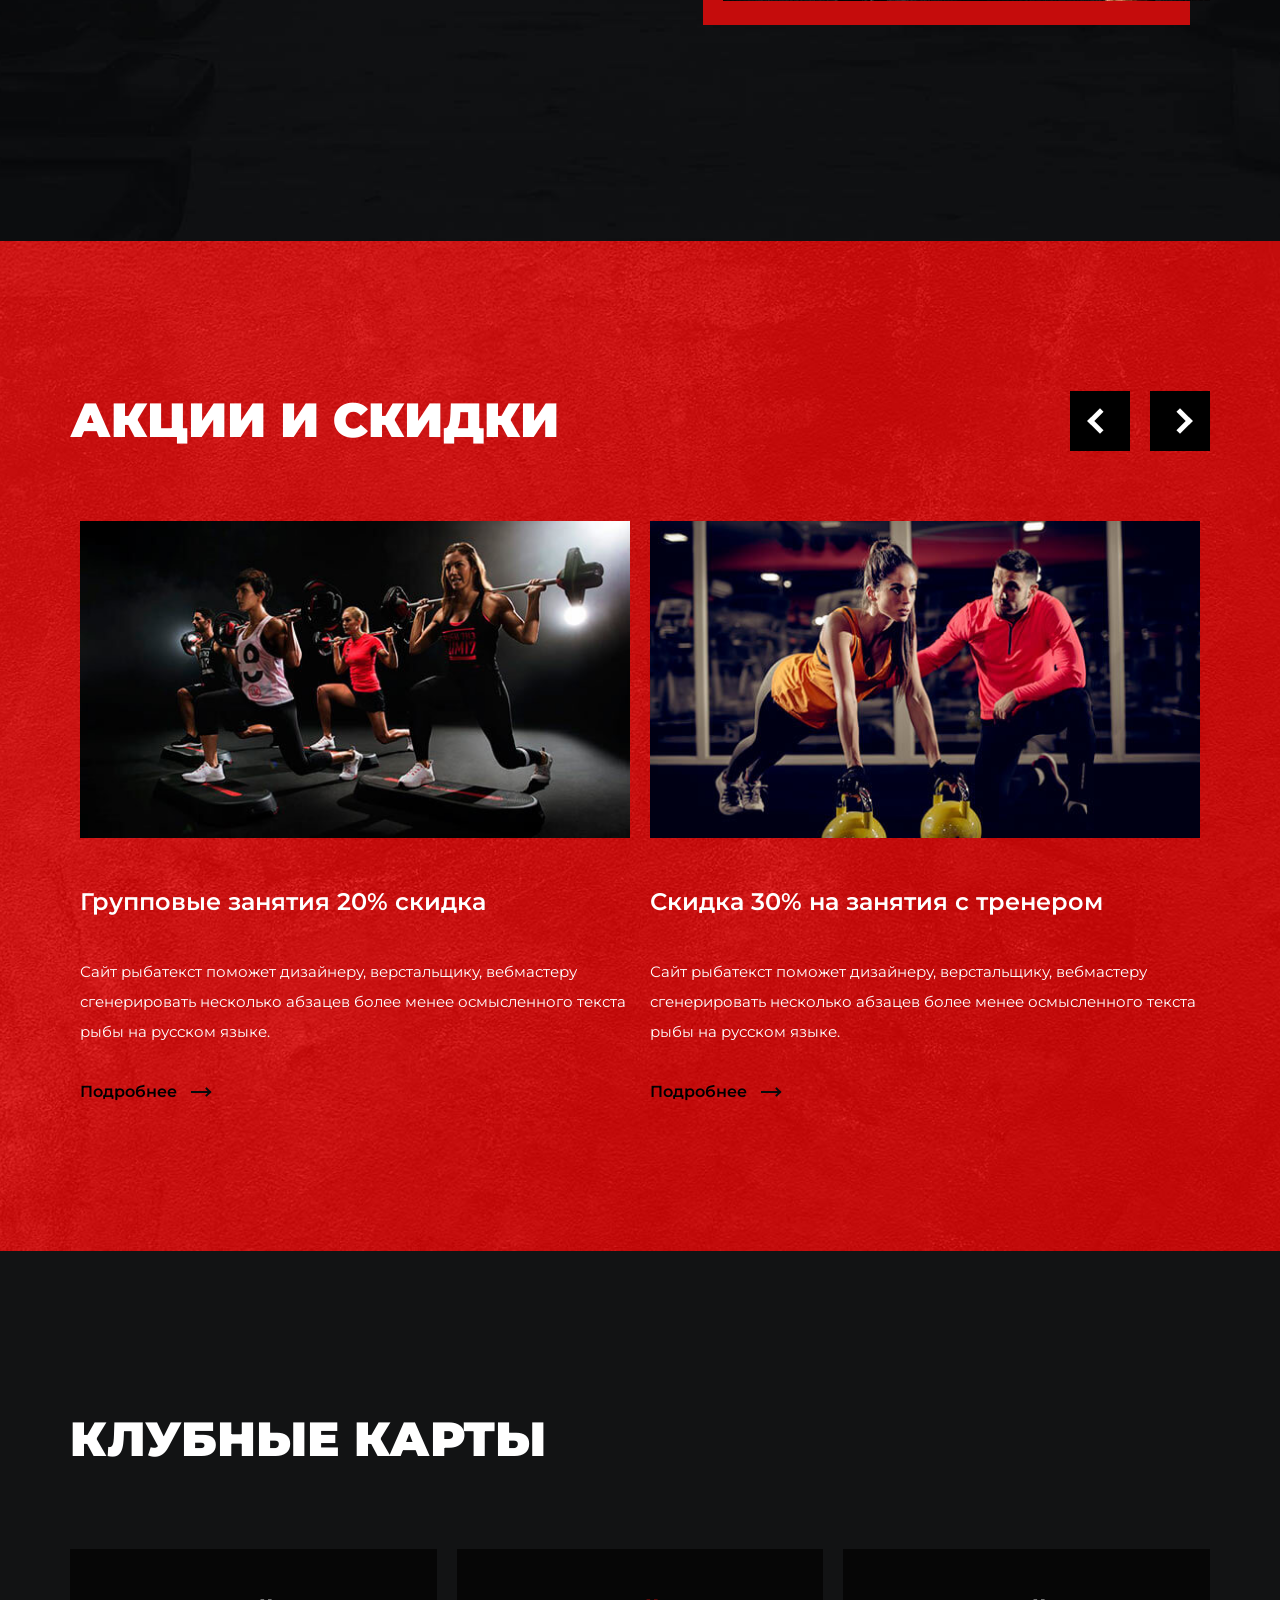
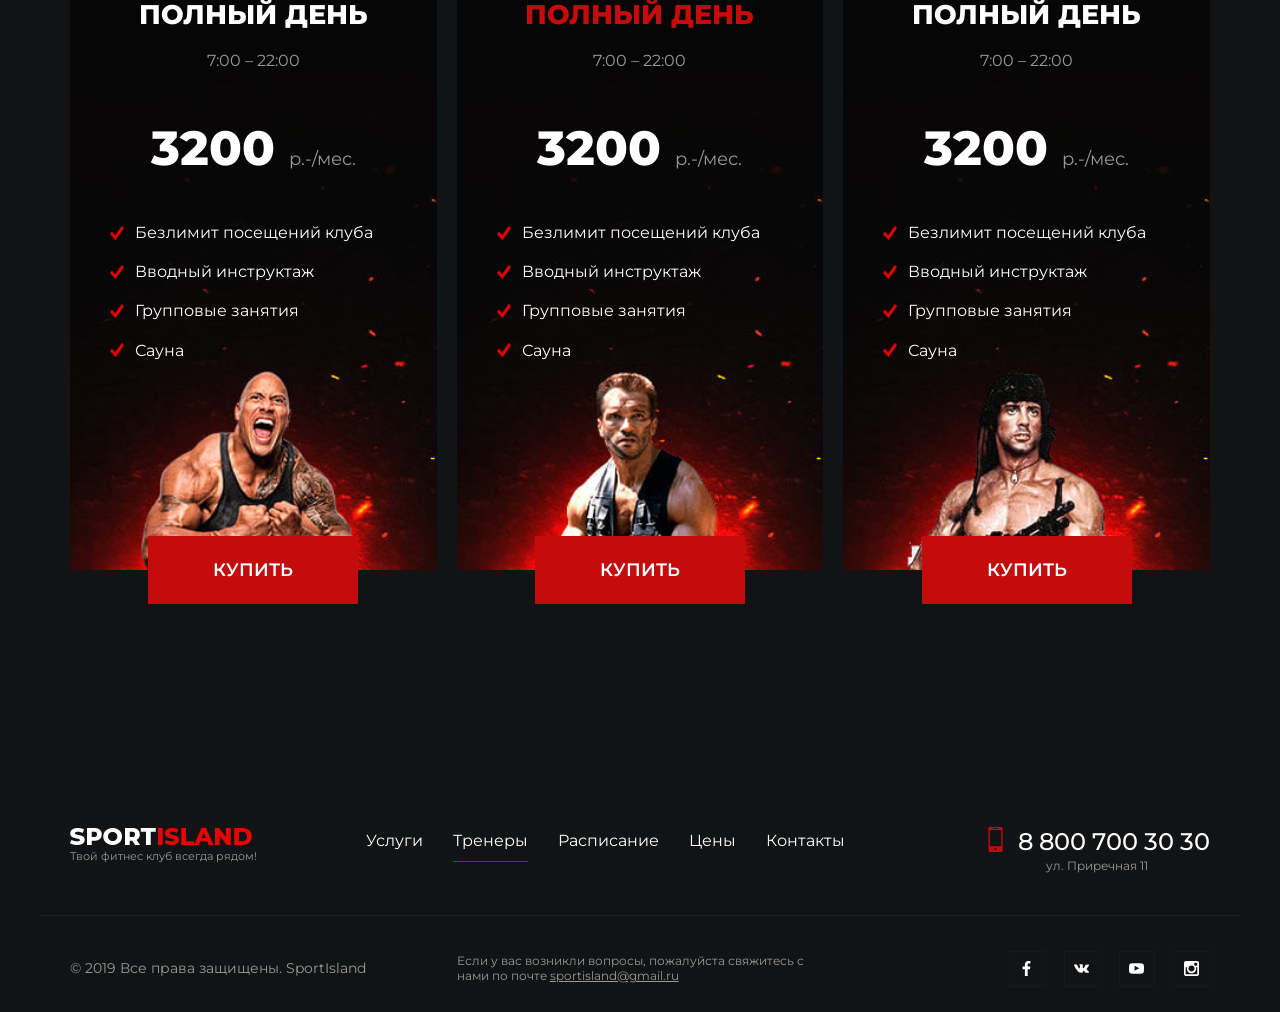
==== commit bea39ca4: "Исправлена верстка. Добавлены слайдер и модалки" ====
--- a/assets/index.html
+++ b/assets/index.html
@@ -90,6 +90,14 @@
                 <span class="stock__more  link-more_inverse link-more">Подробнее</span>
               </a>
             </section>
+            <section class="slider__slide stock">
+              <a href="blog.html" class="stock__link" aria-label="Подробнее об акции Скидка 30% на занятия с тренером">
+                <img src="img/index__sales_pic2.jpg" alt="" class="stock__thumb">
+                <h3 class="stock__h"> Скидка 30% на занятия с тренером </h3>
+                <p class="stock__text"> Сайт рыбатекст поможет дизайнеру, верстальщику, вебмастеру сгенерировать несколько абзацев более менее осмысленного текста рыбы на русском языке. </p>
+                <span class="stock__more  link-more_inverse link-more">Подробнее</span>
+              </a>
+            </section>
           </div>
         </div>
       </section>
@@ -108,7 +116,7 @@
                 <li class="card__feature">Групповые занятия</li>
                 <li class="card__feature">Сауна</li>
               </ul>
-              <a href="#" class="card__buy btn">купить</a>
+              <a href="#modal-form" class="card__buy btn btn_modal">купить</a>
             </li>
             <li class="card card_profitable">
               <h3 class="card__name"> полный день </h3>
@@ -121,7 +129,7 @@
                 <li class="card__feature">Групповые занятия</li>
                 <li class="card__feature">Сауна</li>
               </ul>
-              <a href="#" class="card__buy btn">купить</a>
+              <a href="#modal-form" class="card__buy btn btn_modal">купить</a>
             </li>
             <li class="card">
               <h3 class="card__name"> полный день </h3>
@@ -134,12 +142,23 @@
                 <li class="card__feature">Групповые занятия</li>
                 <li class="card__feature">Сауна</li>
               </ul>
-              <a href="#" class="card__buy btn">купить</a>
+              <a href="#modal-form" class="card__buy btn btn_modal">купить</a>
             </li>
           </ul>
         </div>
       </section>
     </main>
+    <div class="modal">
+      <div class="wrapper">
+        <button class="modal__closer">
+          <span class="sr-only">Закрыть</span>
+        </button>
+        <section class="modal-content" id="modal-form">
+          <h2 class="modal-content__h"> Modal </h2>
+          <p> Lorem ipsum dolor sit amet, consectetur adipisicing elit. Cum labore aut, necessitatibus possimus eligendi. Molestiae dolore consectetur eveniet sit doloremque blanditiis cumque recusandae pariatur cum est tenetur nemo nostrum unde, architecto praesentium necessitatibus, repellendus eos voluptatibus quam. Iusto eaque eligendi inventore sunt voluptas deleniti enim quae, nobis tempora, cum atque ab aspernatur at eius ipsam beatae iure corporis veritatis ducimus, qui sed. Necessitatibus eaque quis, numquam. Aliquam animi ipsum autem repellat incidunt dolorem qui, dignissimos ullam nisi, numquam, nam excepturi quam voluptas. Molestias, nobis quos dicta unde quod. Quos harum atque fugit nihil totam, alias sapiente officia cumque obcaecati ipsam. </p>
+        </section>
+      </div>
+    </div>
     <div class="footer">
       <header class="main-header">
         <div class="wrapper main-header__wrap">
--- a/assets/css/styles.css
+++ b/assets/css/styles.css
@@ -1,2 +1,2 @@
-blockquote,body,code,dd,div,dl,dt,fieldset,form,h1,h2,h3,h4,h5,h6,input,li,p,pre,td,textarea,th,ul{margin:0;padding:0}table{border-collapse:collapse;border-spacing:0}abbr,fieldset,img{border:0}address,caption,cite,code,dfn,em,strong,th,var{font-style:normal;font-weight:400}ul li{list-style:none}caption,th{text-align:left}h1,h2,h3,h4,h5,h6{font-size:100%;font-weight:400}sup{vertical-align:text-top}sub{vertical-align:text-bottom}input,select,textarea{font-family:inherit;font-size:inherit;font-weight:inherit}legend{color:#000}article,aside,details,figcaption,figure,footer,header,hgroup,main,menu,nav,section{display:block}img{max-width:100%}body,html{-webkit-box-sizing:border-box;-moz-box-sizing:border-box;box-sizing:border-box}*,:after,:before{-webkit-box-sizing:inherit;-moz-box-sizing:inherit;box-sizing:inherit}body{font-family:Montserrat,'Open Sans',Arial,sans-serif;max-width:1920px;color:#fff;margin:0 auto;font-size:16px;font-weight:400;line-height:1.2;background-color:#121314}.btn-reset{-webkit-appearance:none;-moz-appearance:none;appearance:none;-moz-border-radius:0;border-radius:0;opacity:1;border:none;background-color:transparent;font:inherit;cursor:pointer}::-webkit-scrollbar{width:10px;height:5px;background-color:#222}::-webkit-scrollbar-thumb{border-radius:2px;background-color:#c50c0c}.ul-reset{list-style:none}.input{font:inherit;-webkit-appearance:none;-moz-appearance:none;appearance:none;opacity:1;-webkit-transition:.5s;-o-transition:.5s;-moz-transition:.5s;transition:.5s}.input:focus{outline:0;-webkit-box-shadow:1px 1px 30px 1px rgba(60,86,166,.3);-moz-box-shadow:1px 1px 30px 1px rgba(60,86,166,.3);box-shadow:1px 1px 30px 1px rgba(60,86,166,.3)}img,video{max-width:100%;height:auto}a{text-decoration:none}.d-n{display:none}.d-b{display:block}.d-f{display:-webkit-box;display:-webkit-flex;display:-moz-box;display:-ms-flexbox;display:flex}.ttu{text-transform:uppercase}.ta-c{text-align:center}.ov-h{overflow:hidden}.ov-s{overflow:scroll}.black{color:#000}.wrapper{max-width:1200px;margin:0 auto;padding-left:30px;padding-right:30px}.row{display:-webkit-box;display:-webkit-flex;display:-moz-box;display:-ms-flexbox;display:flex;-webkit-flex-wrap:wrap;-ms-flex-wrap:wrap;flex-wrap:wrap;margin-left:-10px;margin-right:-10px}.col{-webkit-box-sizing:border-box;-moz-box-sizing:border-box;box-sizing:border-box;word-wrap:break-word;margin-left:10px;margin-right:10px}.sr-only{position:absolute;width:1px;height:1px;margin:-1px;border:0;padding:0;clip:rect(0 0 0 0);overflow:hidden}.btn{display:inline-block;background-color:#c50c0c;color:#fff;border:none;text-align:center;font-weight:600;font-size:18px;padding:25px 40px;text-transform:uppercase;line-height:1}.main-heading,.page-heading{font-size:48px;font-weight:900;color:#fff;text-transform:uppercase}.page-heading{font-size:36px}.link-more{font-weight:600;font-size:16px;padding-right:35px;display:inline-block;color:#c50c0c;background-image:url(../img/icons/arrow_red.png);-webkit-background-size:21px 10px;-moz-background-size:21px 10px;background-size:21px 10px;background-repeat:no-repeat;background-position:right center}.link-more_inverse{background-image:url(../img/icons/arrow_black.png)}.price{font-size:48px;font-weight:800;color:#fff}.price__unit{color:#999;font-size:18px;font-weight:400}.inner .main-content{background-image:url(../img/inner_bg.jpg);background-position:top center;-webkit-background-size:cover;-moz-background-size:cover;background-size:cover;background-repeat:no-repeat;padding-top:140px;padding-bottom:140px}.inner .cards{background-image:unset}.inner .cards__h{margin-bottom:45px}.like{padding-left:20px;background-image:url(../img/svg/like.svg);-webkit-background-size:15px 15px;-moz-background-size:15px;background-size:15px;background-position:left center;background-repeat:no-repeat}.main-header{padding-top:20px;background-color:transparent;height:100px;margin-bottom:-100px;position:relative;z-index:2}.main-header__wrap{display:-webkit-box;display:-webkit-flex;display:-moz-box;display:-ms-flexbox;display:flex;-webkit-box-pack:justify;-webkit-justify-content:space-between;-moz-box-pack:justify;-ms-flex-pack:justify;justify-content:space-between;-webkit-box-align:center;-webkit-align-items:center;-moz-box-align:center;-ms-flex-align:center;align-items:center}.main-header__logolink,.main-header__logolink img{display:block}.main-header__widget{margin-left:30px}.main-navigation{margin:0 10px}.main-navigation__list{display:-webkit-box;display:-webkit-flex;display:-moz-box;display:-ms-flexbox;display:flex;-webkit-box-pack:justify;-webkit-justify-content:space-between;-moz-box-pack:justify;-ms-flex-pack:justify;justify-content:space-between;list-style:none;-webkit-box-align:baseline;-webkit-align-items:baseline;-moz-box-align:baseline;-ms-flex-align:baseline;align-items:baseline}.main-navigation__list li{padding-bottom:10px}.main-navigation__list li+li{margin-left:30px}.main-navigation__list a{color:#fff}.main-navigation__list li.active{border-bottom:1px solid #c50c0c}.inner .main-header{border-bottom:1px solid #131313}.widget-contacts{display:block}.widget-contacts__phone{font-weight:500;line-height:1;color:#fff;font-size:24px;display:block;padding-top:10px;padding-bottom:5px;padding-right:35px;background-image:url(../img/svg/phone.svg);-webkit-background-size:25px 25px;-moz-background-size:25px 25px;background-size:25px 25px;background-repeat:no-repeat;background-position:right center}.widget-contacts__address{margin:0;padding:0;text-align:center;color:#999;font-size:12px}.footer .widget-contacts__phone{padding-right:0;padding-left:35px;background-position:left center}.widget-contact-mail{font-size:12px}.widget-contact-mail a{color:#999;text-decoration:underline}.widget-social-links{display:inline-block;vertical-align:middle;width:36px;height:36px;-webkit-background-size:15px 15px;-moz-background-size:15px;background-size:15px;background-position:center;background-repeat:no-repeat;border:1px solid #18191b}.widget-social-links+.widget-social-links{margin-left:15px}.widget-social-links.fb{background-image:url(../img/svg/facebook-app-symbol.svg)}.widget-social-links.vk{background-image:url(../img/svg/vk.svg)}.widget-social-links.youtube{background-image:url(../img/svg/youtube-symbol.svg)}.widget-social-links.insta{background-image:url(../img/svg/instagram.svg)}.widget-address,.widget-email,.widget-phone,.widget-working-time{font-size:16px;color:#ccc;padding-left:30px;position:relative}.widget-address:after,.widget-email:after,.widget-phone:after,.widget-working-time:after{content:'';display:block;position:absolute;top:50%;left:0;-webkit-transform:translateY(-50%);-moz-transform:translateY(-50%);-ms-transform:translateY(-50%);-o-transform:translateY(-50%);transform:translateY(-50%);width:25px;height:25px;border:none;-moz-border-radius:50%;border-radius:50%;background-color:#c50c0c;background-repeat:no-repeat;-webkit-background-size:15px 15px;-moz-background-size:15px;background-size:15px;background-position:center}.widget-address:after{background-image:url(../img/svg/placeholder-for-map.svg)}.widget-working-time:after{background-image:url("../img/svg/clock (2).svg")}.widget-phone:after{background-image:url(../img/svg/smartphone.svg)}.widget-email:after{background-image:url(../img/svg/mail.svg)}.footer{padding-top:50px;padding-bottom:25px;background-color:#121314}.footer .main-header{margin-bottom:0;padding-top:5px;padding-bottom:35px}.footer .slogan{color:#999;font-weight:400;font-size:11px}.main-footer{border-top:1px solid #1f2021;padding-top:35px}.main-footer__row{-webkit-box-align:center;-webkit-align-items:center;-moz-box-align:center;-ms-flex-align:center;align-items:center}.main-footer__widget{-webkit-box-sizing:border-box;-moz-box-sizing:border-box;box-sizing:border-box;word-wrap:break-word;margin-left:10px;margin-right:10px;width:-webkit-calc(33.333333333333336% - 20px);width:-moz-calc(33.333333333333336% - 20px);width:calc(33.333333333333336% - 20px);color:#999}.main-footer__widget_copyright{font-size:14px}.main-footer__widget_social{text-align:right}.breadcrumbs{margin:0 0 75px;padding:0;display:-webkit-box;display:-webkit-flex;display:-moz-box;display:-ms-flexbox;display:flex;-webkit-box-align:baseline;-webkit-align-items:baseline;-moz-box-align:baseline;-ms-flex-align:baseline;align-items:baseline}.breadcrumbs__item{font-size:14px;padding-right:5px}.breadcrumbs__item:last-child a{color:#999}.breadcrumbs__item+.breadcrumbs__item:before{content:'/';color:#fff}.breadcrumbs__link{color:#fff}.main-content{position:relative;z-index:1}.banner{text-align:center;height:100vh;background-image:url(../img/index__firstScreen_bg.jpg);-webkit-background-size:cover;-moz-background-size:cover;background-size:cover;background-position:center;background-repeat:no-repeat;position:relative;z-index:1}.banner__link{position:absolute;bottom:12.4vh;left:50%;-webkit-transform:translateX(-50%);-moz-transform:translateX(-50%);-ms-transform:translateX(-50%);-o-transform:translateX(-50%);transform:translateX(-50%)}.about{padding-top:200px;padding-bottom:200px;background-image:url(../img/index__secondScreen_bg.jpg);-webkit-background-size:cover;-moz-background-size:cover;background-size:cover;background-position:center;background-repeat:no-repeat}.about__flex{display:-webkit-box;display:-webkit-flex;display:-moz-box;display:-ms-flexbox;display:flex;-webkit-box-pack:justify;-webkit-justify-content:space-between;-moz-box-pack:justify;-ms-flex-pack:justify;justify-content:space-between}.about__wrap{width:-webkit-calc(41.66666666666667% - 20px);width:-moz-calc(41.66666666666667% - 20px);width:calc(41.66666666666667% - 20px)}.about__h{margin-bottom:40px}.about__text{font-size:16px;font-weight:400;margin-bottom:55px}.about__thumb{background-color:#c50c0c;margin-right:20px;margin-top:20px}.about__thumb img{position:relative;top:-20px;right:-20px}.sales{padding-top:150px;padding-bottom:150px;background-image:url(../img/index__redScreen_bg.jpg);-webkit-background-size:cover;-moz-background-size:cover;background-size:cover;background-position:center;background-repeat:no-repeat}.sales__header{display:-webkit-box;display:-webkit-flex;display:-moz-box;display:-ms-flexbox;display:flex;-webkit-box-pack:justify;-webkit-justify-content:space-between;-moz-box-pack:justify;-ms-flex-pack:justify;justify-content:space-between;-webkit-box-align:center;-webkit-align-items:center;-moz-box-align:center;-ms-flex-align:center;align-items:center;margin-bottom:70px}.sales__btns{display:-webkit-box;display:-webkit-flex;display:-moz-box;display:-ms-flexbox;display:flex;-webkit-box-pack:justify;-webkit-justify-content:space-between;-moz-box-pack:justify;-ms-flex-pack:justify;justify-content:space-between;width:140px}.sales__btn{border:none;width:60px;height:60px;background-color:#000;position:relative;cursor:pointer}.sales__btn:before{content:'';display:block;width:18px;height:18px;border-top:5px solid #fff;border-right:5px solid #fff;position:absolute;top:50%;left:50%}.sales__btn_next:before{-webkit-transform:translate(-50%,-50%) rotate(45deg);-moz-transform:translate(-50%,-50%) rotate(45deg);-ms-transform:translate(-50%,-50%) rotate(45deg);-o-transform:translate(-50%,-50%) rotate(45deg);transform:translate(-50%,-50%) rotate(45deg)}.sales__btn_prev:before{-webkit-transform:translate(-50%,-50%) rotate(-135deg);-moz-transform:translate(-50%,-50%) rotate(-135deg);-ms-transform:translate(-50%,-50%) rotate(-135deg);-o-transform:translate(-50%,-50%) rotate(-135deg);transform:translate(-50%,-50%) rotate(-135deg)}.sales__slider{display:-webkit-box;display:-webkit-flex;display:-moz-box;display:-ms-flexbox;display:flex;-webkit-box-pack:justify;-webkit-justify-content:space-between;-moz-box-pack:justify;-ms-flex-pack:justify;justify-content:space-between}.slider{display:-webkit-box;display:-webkit-flex;display:-moz-box;display:-ms-flexbox;display:flex;-webkit-flex-wrap:wrap;-ms-flex-wrap:wrap;flex-wrap:wrap;margin-left:-10px;margin-right:-10px}.slider__slide{-webkit-box-sizing:border-box;-moz-box-sizing:border-box;box-sizing:border-box;word-wrap:break-word;margin-left:10px;margin-right:10px;width:-webkit-calc(50% - 20px);width:-moz-calc(50% - 20px);width:calc(50% - 20px)}.stock__link{display:block}.stock__thumb{width:100%;margin-bottom:50px}.stock__h{font-size:24px;font-weight:600;color:#fff;margin-bottom:40px}.stock__text{color:#fff;font-size:15px;font-weight:400;line-height:30px;margin-bottom:35px}.stock__more{color:#000}.cards{padding-top:160px;padding-bottom:160px;background-image:url(../img/index__finalScreen_bg.jpg);-webkit-background-size:cover;-moz-background-size:cover;background-size:cover;background-position:center;background-repeat:no-repeat}.cards__h{margin-bottom:80px}.cards__list{list-style:none}.card{-webkit-box-sizing:border-box;-moz-box-sizing:border-box;box-sizing:border-box;word-wrap:break-word;margin-left:10px;margin-right:10px;width:-webkit-calc(33.333333333333336% - 20px);width:-moz-calc(33.333333333333336% - 20px);width:calc(33.333333333333336% - 20px);margin-bottom:35px;position:relative;-webkit-background-size:cover;-moz-background-size:cover;background-size:cover;background-position:center;background-repeat:no-repeat;padding:50px 40px 190px}.card:nth-child(1){background-image:url(../img/index__cards_card1.jpg)}.card:nth-child(2){background-image:url(../img/index__cards_card2.jpg)}.card:nth-child(3){background-image:url(../img/index__cards_card3.jpg)}.card_profitable .card__name{color:#c50c0c}.card__name{font-size:27px;font-weight:800;text-align:center;margin-bottom:20px;text-transform:uppercase}.card__time{font-size:16px;font-weight:400;color:#999;text-align:center;margin-bottom:50px}.card__price{padding-bottom:45px;text-align:center;margin:0}.card__features{padding:0;margin:0 0 20px}.card__feature{font-size:16px;font-weight:400;padding-left:25px;background-image:url(../img/icons/checkmark.png);background-repeat:no-repeat;-webkit-background-size:14px 14px;-moz-background-size:14px 14px;background-size:14px 14px;background-position:left center}.card__feature+.card__feature{margin-top:20px}.card__buy{position:absolute;bottom:0;left:50%;padding-left:65px;padding-right:65px;-webkit-transform:translate(-50%,50%);-moz-transform:translate(-50%,50%);-ms-transform:translate(-50%,50%);-o-transform:translate(-50%,50%);transform:translate(-50%,50%)}.last-posts{padding-bottom:80px}.last-posts__h{margin-bottom:45px}.posts-list{margin:0;padding:0}.last-post__link{display:-webkit-box;display:-webkit-flex;display:-moz-box;display:-ms-flexbox;display:flex}.last-post__thumb{margin:0;padding:0;min-width:25%}.last-post__img{display:block}.last-post__wrap{-webkit-box-flex:1;-webkit-flex-grow:1;-moz-box-flex:1;-ms-flex-positive:1;flex-grow:1;padding-left:25px}.last-post__h{font-size:24px;color:#fff;font-weight:800;margin-bottom:35px}.last-post__text{margin-bottom:25px;color:#fff;font-size:16px;line-height:25px}.last-post+.last-post{margin-top:30px}.categories__h{margin-bottom:50px}.categories-list{display:-webkit-box;display:-webkit-flex;display:-moz-box;display:-ms-flexbox;display:flex;-webkit-flex-wrap:wrap;-ms-flex-wrap:wrap;flex-wrap:wrap;margin-left:-10px;margin-right:-10px}.category{-webkit-box-sizing:border-box;-moz-box-sizing:border-box;box-sizing:border-box;word-wrap:break-word;margin-left:10px;margin-right:10px;width:-webkit-calc(33.333333333333336% - 20px);width:-moz-calc(33.333333333333336% - 20px);width:calc(33.333333333333336% - 20px)}.category__thumb{margin-bottom:20px}.category__name{font-size:24px;color:#fff;font-weight:800}.category-posts__h{margin-bottom:40px}.pagination{padding-top:60px}.pagination__links{width:295px;margin:0 auto;display:-webkit-box;display:-webkit-flex;display:-moz-box;display:-ms-flexbox;display:flex;-webkit-box-pack:justify;-webkit-justify-content:space-between;-moz-box-pack:justify;-ms-flex-pack:justify;justify-content:space-between;-webkit-box-align:baseline;-webkit-align-items:baseline;-moz-box-align:baseline;-ms-flex-align:baseline;align-items:baseline}.pagination__block{font-size:18px;width:40px;height:40px;position:relative;z-index:1}.pagination__block_current{background-color:#c50c0c}.pagination__link{display:block;color:#fff;position:absolute;text-align:center;padding:10px 0;top:0;bottom:0;left:0;right:0;z-index:2}.main-article__header{margin-bottom:40px}.main-article__thumb{display:block;margin-bottom:50px}.main-article__h{font-size:48px;text-transform:uppercase;font-weight:900}.main-article h2,.main-article h3{font-size:24px;margin-bottom:30px;font-weight:800}.main-article h4,.main-article h5{font-size:20px;margin-bottom:30px;font-weight:600}.main-article ul{margin:0 0 10px;padding:0 0 0 20px}.main-article li{list-style:disc}.main-article li+li{margin-top:5px}.main-article p{font-size:16px;line-height:1.1;margin-bottom:20px}.main-article__footer{padding-top:30px;padding-bottom:1px;color:#666;font-size:16px}.main-article__footer time{margin-right:20px}.main-article__like{color:#666}.contacts__h{margin-bottom:45px}.contacts__h_form{margin-bottom:30px}.contacts__info{display:-webkit-box;display:-webkit-flex;display:-moz-box;display:-ms-flexbox;display:flex;-webkit-box-align:center;-webkit-align-items:center;-moz-box-align:center;-ms-flex-align:center;align-items:center;margin-bottom:70px}.contacts__info>*+*{margin-left:45px}.contacts__form{display:-webkit-box;display:-webkit-flex;display:-moz-box;display:-ms-flexbox;display:flex;-webkit-box-pack:justify;-webkit-justify-content:space-between;-moz-box-pack:justify;-ms-flex-pack:justify;justify-content:space-between;-webkit-box-align:center;-webkit-align-items:center;-moz-box-align:center;-ms-flex-align:center;align-items:center;-webkit-flex-wrap:wrap;-ms-flex-wrap:wrap;flex-wrap:wrap}.map{position:relative;z-index:1}.map iframe{position:absolute;width:100%;height:100%;top:0;left:0;right:0;bottom:0;z-index:2}.map__fallback{display:block;margin-bottom:30px}.contacts-form__label{width:-webkit-calc(33.33333% - 20px);width:-moz-calc(33.33333% - 20px);width:calc(33.33333% - 20px)}.contacts-form__label_textarea{width:100%}.contacts-form__input,.contacts-form__textarea{border:none;display:block;font:inherit;width:100%;background-color:#1f2021;color:#ccc;margin-bottom:30px;padding-top:20px;padding-bottom:20px;padding-left:30px}.contacts-form__input::-webkit-input-placeholder,.contacts-form__textarea::-webkit-input-placeholder{color:#ccc;font-size:16px}.contacts-form__input::-moz-placeholder,.contacts-form__textarea::-moz-placeholder{color:#ccc;font-size:16px}.contacts-form__input:-ms-input-placeholder,.contacts-form__textarea:-ms-input-placeholder{color:#ccc;font-size:16px}.contacts-form__input::-ms-input-placeholder,.contacts-form__textarea::-ms-input-placeholder{color:#ccc;font-size:16px}.contacts-form__input::placeholder,.contacts-form__textarea::placeholder{color:#ccc;font-size:16px}.contacts-form__textarea{resize:none}.contacts-form__btn{margin-left:auto}.prices{margin-bottom:-80px}.prices__h{margin-bottom:45px}.prices table{border:1px solid #555;width:100%;font-size:14px;color:#999}.prices thead{border:1px solid #555}.prices td{padding:10px 10px 10px 16px;border-left:1px solid #555}.services-list__item{margin-bottom:80px}.service{padding-right:50%;position:relative;min-height:464px}.service:nth-child(even){padding-right:0;padding-left:-webkit-calc(50% + 40px);padding-left:-moz-calc(50% + 40px);padding-left:calc(50% + 40px)}.service:nth-child(even) .service__thumb{left:0}.service__name{margin-bottom:35px}.service__text{font-size:16px;margin-bottom:60px}.service__action{display:-webkit-box;display:-webkit-flex;display:-moz-box;display:-ms-flexbox;display:flex;-webkit-box-align:center;-webkit-align-items:center;-moz-box-align:center;-ms-flex-align:center;align-items:center}.service__subscribe{margin-right:20px}.service__thumb{margin:0;padding:0;display:block;position:absolute;width:-webkit-calc(50% - 20px);width:-moz-calc(50% - 20px);width:calc(50% - 20px);max-width:500px;top:0;right:20px;bottom:0;background-color:#c50c0c}.service__img{width:100%;position:relative;top:-20px;right:-20px}.trainers__h{margin-bottom:40px}.trainers-list__item{margin-bottom:15px;padding:20px 30px;background-image:url(../img/trainers__trainer_bg.jpg);-webkit-background-size:cover;-moz-background-size:cover;background-size:cover}.trainer{display:-webkit-box;display:-webkit-flex;display:-moz-box;display:-ms-flexbox;display:flex;-webkit-box-pack:justify;-webkit-justify-content:space-between;-moz-box-pack:justify;-ms-flex-pack:justify;justify-content:space-between;-webkit-box-align:center;-webkit-align-items:center;-moz-box-align:center;-ms-flex-align:center;align-items:center}.trainer__wrap{padding-left:50px;padding-right:50px}.trainer__name{font-size:27px;font-weight:800;margin-bottom:20px}.trainer__text{line-height:30px}.schedule-page__h{margin-bottom:40px}.tabs-btns{margin-bottom:45px;display:-webkit-box;display:-webkit-flex;display:-moz-box;display:-ms-flexbox;display:flex;-webkit-box-pack:center;-webkit-justify-content:center;-moz-box-pack:center;-ms-flex-pack:center;justify-content:center;-webkit-box-align:center;-webkit-align-items:center;-moz-box-align:center;-ms-flex-align:center;align-items:center}.tabs-btns__item{display:block;padding:5px 10px;font-size:18px;font-weight:800;text-transform:uppercase}.tabs-btns__item+.tabs-btns__item{margin-left:15px}.tabs-btns__item.active-tab{background-color:#c50c0c}.tabs-btns__btn{color:#fff}.schedule{border:1px solid #555;width:100%;font-size:14px;color:#999;text-align:center}.schedule tbody{border:1px solid #555}.schedule td{padding:40px 10px;border:1px solid #555}.schedule__time{width:125px;padding:5px 10px;-moz-border-radius:17px;border-radius:17px;background-color:#000;margin:0 auto 15px}.schedule__h{font-weight:800;font-size:21px;color:#fff;margin-bottom:15px}.schedule__trainer{margin-bottom:15px}.schedule__place{color:#6a44aa}@media screen and (max-width:780px){.wrapper{padding-left:15px;padding-right:15px}.card,.category,.main-footer__widget{width:-webkit-calc(50% - 20px);width:-moz-calc(50% - 20px);width:calc(50% - 20px)}}@media screen and (max-width:560px){.cards__list{-webkit-box-pack:center;-webkit-justify-content:center;-moz-box-pack:center;-ms-flex-pack:center;justify-content:center}.card{width:-webkit-calc(83.33333333333334% - 20px);width:-moz-calc(83.33333333333334% - 20px);width:calc(83.33333333333334% - 20px)}.categories-list{-webkit-box-pack:center;-webkit-justify-content:center;-moz-box-pack:center;-ms-flex-pack:center;justify-content:center}.category{width:-webkit-calc(83.33333333333334% - 20px);width:-moz-calc(83.33333333333334% - 20px);width:calc(83.33333333333334% - 20px)}}
+@charset "UTF-8";.slick-loading .slick-list{background:url(ajax-loader.gif) center center no-repeat #fff}.slick-next,.slick-prev{position:absolute;display:block;height:20px;width:20px;line-height:0;font-size:0;cursor:pointer;background:0 0;color:transparent;top:50%;-webkit-transform:translate(0,-50%);-ms-transform:translate(0,-50%);-moz-transform:translate(0,-50%);-o-transform:translate(0,-50%);transform:translate(0,-50%);padding:0;border:none;outline:0}.slick-next:focus,.slick-next:hover,.slick-prev:focus,.slick-prev:hover{outline:0;background:0 0;color:transparent}.slick-next:focus:before,.slick-next:hover:before,.slick-prev:focus:before,.slick-prev:hover:before{opacity:1}.slick-next.slick-disabled:before,.slick-prev.slick-disabled:before{opacity:.25}.slick-next:before,.slick-prev:before{font-family:slick;font-size:20px;line-height:1;color:#fff;opacity:.75;-webkit-font-smoothing:antialiased;-moz-osx-font-smoothing:grayscale}@font-face{font-family:slick;font-weight:400;font-style:normal;src:url(fonts/slick.eot);src:url(fonts/slick.eot?#iefix) format('embedded-opentype'),url(fonts/slick.woff) format('woff'),url(fonts/slick.ttf) format('truetype'),url(fonts/slick.svg#slick) format('svg')}.slick-prev{left:-25px}[dir=rtl] .slick-prev{left:auto;right:-25px}.slick-prev:before{content:"←"}[dir=rtl] .slick-prev:before{content:"→"}.slick-next{right:-25px}[dir=rtl] .slick-next{left:-25px;right:auto}.slick-next:before{content:"→"}[dir=rtl] .slick-next:before{content:"←"}.slick-dotted .slick-slider{margin-bottom:30px}.slick-dots{position:absolute;bottom:-25px;list-style:none;display:block;text-align:center;padding:0;margin:0;width:100%}.slick-dots li{position:relative;display:inline-block;height:20px;width:20px;margin:0 5px;padding:0;cursor:pointer}.slick-dots li button{border:0;background:0 0;display:block;height:20px;width:20px;outline:0;line-height:0;font-size:0;color:transparent;padding:5px;cursor:pointer}.slick-dots li button:focus,.slick-dots li button:hover{outline:0}.slick-dots li button:focus:before,.slick-dots li button:hover:before{opacity:1}.slick-dots li button:before{position:absolute;top:0;left:0;content:"•";width:20px;height:20px;font-family:slick;font-size:6px;line-height:20px;text-align:center;color:#000;opacity:.25;-webkit-font-smoothing:antialiased;-moz-osx-font-smoothing:grayscale}.slick-dots li.slick-active button:before{color:#000;opacity:.75}.slick-slider{position:relative;display:block;-webkit-box-sizing:border-box;-moz-box-sizing:border-box;box-sizing:border-box;-webkit-touch-callout:none;-webkit-user-select:none;-moz-user-select:none;-ms-user-select:none;user-select:none;-ms-touch-action:pan-y;touch-action:pan-y;-webkit-tap-highlight-color:transparent}.slick-list{position:relative;overflow:hidden;display:block;margin:0;padding:0}.slick-list:focus{outline:0}.slick-list.dragging{cursor:pointer;cursor:hand}.slick-slider .slick-list,.slick-slider .slick-track{-webkit-transform:translate3d(0,0,0);-moz-transform:translate3d(0,0,0);-ms-transform:translate3d(0,0,0);-o-transform:translate3d(0,0,0);transform:translate3d(0,0,0)}.slick-track{position:relative;left:0;top:0;display:block;margin-left:auto;margin-right:auto}.slick-track:after,.slick-track:before{content:"";display:table}.slick-track:after{clear:both}.slick-loading .slick-track{visibility:hidden}.slick-slide{float:left;height:100%;min-height:1px;display:none}[dir=rtl] .slick-slide{float:right}.slick-slide img{display:block}.slick-slide.slick-loading img{display:none}.slick-slide.dragging img{pointer-events:none}.slick-initialized .slick-slide{display:block}.slick-loading .slick-slide{visibility:hidden}.slick-vertical .slick-slide{display:block;height:auto;border:1px solid transparent}.slick-arrow.slick-hidden{display:none}blockquote,body,code,dd,div,dl,dt,fieldset,form,h1,h2,h3,h4,h5,h6,input,li,p,pre,td,textarea,th,ul{margin:0;padding:0}table{border-collapse:collapse;border-spacing:0}abbr,fieldset,img{border:0}address,caption,cite,code,dfn,em,strong,th,var{font-style:normal;font-weight:400}ul li{list-style:none}caption,th{text-align:left}h1,h2,h3,h4,h5,h6{font-size:100%;font-weight:400}sup{vertical-align:text-top}sub{vertical-align:text-bottom}input,select,textarea{font-family:inherit;font-size:inherit;font-weight:inherit}legend{color:#000}article,aside,details,figcaption,figure,footer,header,hgroup,main,menu,nav,section{display:block}img{max-width:100%}body,html{-webkit-box-sizing:border-box;-moz-box-sizing:border-box;box-sizing:border-box}:focus{outline:#c50c0c solid 1px}*,:after,:before{-webkit-box-sizing:inherit;-moz-box-sizing:inherit;box-sizing:inherit}body{font-family:Montserrat,'Open Sans',Arial,sans-serif;max-width:1920px;color:#fff;margin:0 auto;font-size:16px;font-weight:400;line-height:1.2;background-color:#121314}::-webkit-scrollbar{width:10px;height:5px;background-color:#222}::-webkit-scrollbar-thumb{border-radius:2px;background-color:#c50c0c}img,video{max-width:100%;height:auto}a{text-decoration:none}.d-n{display:none}.d-b{display:block}.d-f{display:-webkit-box;display:-webkit-flex;display:-moz-box;display:-ms-flexbox;display:flex}.ttu{text-transform:uppercase}.ta-c{text-align:center}.ov-h{overflow:hidden}.ov-s{overflow:scroll}.black{color:#000}.wrapper{max-width:1200px;margin:0 auto;padding-left:30px;padding-right:30px}.row{display:-webkit-box;display:-webkit-flex;display:-moz-box;display:-ms-flexbox;display:flex;-webkit-flex-wrap:wrap;-ms-flex-wrap:wrap;flex-wrap:wrap;margin-left:-10px;margin-right:-10px}.col{-webkit-box-sizing:border-box;-moz-box-sizing:border-box;box-sizing:border-box;word-wrap:break-word;margin-left:10px;margin-right:10px}.screen-reader-text,.sr-only{position:absolute;width:1px;height:1px;margin:-1px;border:0;padding:0;clip:rect(0 0 0 0);overflow:hidden}.btn{-webkit-appearance:none;-moz-appearance:none;appearance:none;display:inline-block;background-color:#c50c0c;color:#fff;border:none;text-align:center;font-weight:600;font-size:18px;padding:25px 40px;text-transform:uppercase;line-height:1}.btn:active,.btn:focus,.btn:hover{background-color:#ae0b0b;-webkit-transition:background-color .5s;-o-transition:background-color .5s;-moz-transition:background-color .5s;transition:background-color .5s}.main-heading,.page-heading{font-size:48px;font-weight:900;color:#fff;text-transform:uppercase}.main-heading_404{padding-top:200px;padding-bottom:200px;text-align:center;font-size:6vw}.page-heading{font-size:36px}.link-more{font-weight:600;font-size:16px;padding-right:35px;display:inline-block;color:#c50c0c;background-image:url(../img/icons/arrow_red.png);-webkit-background-size:21px 10px;-moz-background-size:21px 10px;background-size:21px 10px;background-repeat:no-repeat;background-position:right center}.link-more:active,.link-more:focus,.link-more:hover{color:#fff;-webkit-transition:color .5s;-o-transition:color .5s;-moz-transition:color .5s;transition:color .5s;background-image:url(../img/icons/arrow_white.png)}.link-more_inverse{background-image:url(../img/icons/arrow_black.png)}.price{font-size:48px;font-weight:800;color:#fff}.price__unit{color:#999;font-size:18px;font-weight:400}.inner .main-content{background-image:url(../img/inner_bg.jpg);background-position:top center;background-attachment:fixed;-webkit-background-size:cover;-moz-background-size:cover;background-size:cover;background-repeat:no-repeat;padding-top:140px;padding-bottom:140px}.inner .cards{background-image:unset}.inner .cards__h{margin-bottom:45px}.like{padding-left:20px;background-image:url(../img/svg/like.svg);-webkit-background-size:15px 15px;-moz-background-size:15px;background-size:15px;background-position:left center;background-repeat:no-repeat}.main-header{padding-top:20px;background-color:transparent;height:100px;margin-bottom:-100px;position:relative;z-index:2}.main-header__wrap{display:-webkit-box;display:-webkit-flex;display:-moz-box;display:-ms-flexbox;display:flex;-webkit-box-pack:justify;-webkit-justify-content:space-between;-moz-box-pack:justify;-ms-flex-pack:justify;justify-content:space-between;-webkit-box-align:center;-webkit-align-items:center;-moz-box-align:center;-ms-flex-align:center;align-items:center}.main-header__logolink,.main-header__logolink img{display:block}.main-header__widget{margin-left:30px}.main-navigation{margin:0 10px}.main-navigation__list{display:-webkit-box;display:-webkit-flex;display:-moz-box;display:-ms-flexbox;display:flex;-webkit-box-pack:justify;-webkit-justify-content:space-between;-moz-box-pack:justify;-ms-flex-pack:justify;justify-content:space-between;list-style:none;-webkit-box-align:baseline;-webkit-align-items:baseline;-moz-box-align:baseline;-ms-flex-align:baseline;align-items:baseline}.main-navigation__list li{padding-bottom:10px;border-bottom:1px solid transparent}.main-navigation__list li+li{margin-left:30px}.main-navigation__list a{color:#fff}.main-navigation__list li.active,.main-navigation__list li.current-menu-item,.main-navigation__list li:hover{border-bottom-color:#c50c0c}.inner .main-header{border-bottom:1px solid #131313}.widget-contacts{display:block}.widget-contacts__phone{font-weight:500;line-height:1;color:#fff;font-size:24px;display:block;padding-top:10px;padding-bottom:5px;padding-right:35px;background-image:url(../img/svg/phone.svg);-webkit-background-size:25px 25px;-moz-background-size:25px 25px;background-size:25px 25px;background-repeat:no-repeat;background-position:right center}.widget-contacts__phone:active,.widget-contacts__phone:focus,.widget-contacts__phone:hover{color:#777;-webkit-transition:color .5s;-o-transition:color .5s;-moz-transition:color .5s;transition:color .5s}.widget-contacts__address{margin:0;padding:0;text-align:center;color:#999;font-size:12px}.footer .widget-contacts__phone{padding-right:0;padding-left:35px;background-position:left center}.widget-contact-mail{font-size:12px}.widget-contact-mail a{color:#999;text-decoration:underline}.widget-contact-mail a:active,.widget-contact-mail a:focus,.widget-contact-mail a:hover{color:#fff;-webkit-transition:color .5s;-o-transition:color .5s;-moz-transition:color .5s;transition:color .5s}.widget-social-links{display:inline-block;vertical-align:middle;width:36px;height:36px;-webkit-background-size:15px 15px;-moz-background-size:15px;background-size:15px;background-position:center;background-repeat:no-repeat;border:1px solid #18191b}.widget-social-links+.widget-social-links{margin-left:15px}.widget-social-links.fb{background-image:url(../img/svg/facebook-app-symbol.svg)}.widget-social-links.vk{background-image:url(../img/svg/vk.svg)}.widget-social-links.youtube{background-image:url(../img/svg/youtube-symbol.svg)}.widget-social-links.insta{background-image:url(../img/svg/instagram.svg)}.widget-social-links:active path,.widget-social-links:focus path,.widget-social-links:hover path{fill:#c50c0c;-webkit-transition:fill .5s;-o-transition:fill .5s;-moz-transition:fill .5s;transition:fill .5s}.widget-address,.widget-email,.widget-phone,.widget-working-time{font-size:16px;color:#ccc;padding-left:30px;position:relative}.widget-address:after,.widget-email:after,.widget-phone:after,.widget-working-time:after{content:'';display:block;position:absolute;top:50%;left:0;-webkit-transform:translateY(-50%);-moz-transform:translateY(-50%);-ms-transform:translateY(-50%);-o-transform:translateY(-50%);transform:translateY(-50%);width:25px;height:25px;border:none;-moz-border-radius:50%;border-radius:50%;background-color:#c50c0c;background-repeat:no-repeat;-webkit-background-size:15px 15px;-moz-background-size:15px;background-size:15px;background-position:center}.widget-address:after{background-image:url(../img/svg/placeholder-for-map.svg)}.widget-working-time:after{background-image:url("../img/svg/clock (2).svg")}.widget-phone:after{background-image:url(../img/svg/smartphone.svg)}.widget-email:after{background-image:url(../img/svg/mail.svg)}.footer{padding-top:50px;padding-bottom:25px;background-color:#121314}.footer .main-header{margin-bottom:0;padding-top:5px;padding-bottom:35px}.footer .slogan{color:#999;font-weight:400;font-size:11px}.main-footer{border-top:1px solid #1f2021;padding-top:35px}.main-footer__row{-webkit-box-align:center;-webkit-align-items:center;-moz-box-align:center;-ms-flex-align:center;align-items:center}.main-footer__widget{-webkit-box-sizing:border-box;-moz-box-sizing:border-box;box-sizing:border-box;word-wrap:break-word;margin-left:10px;margin-right:10px;width:-webkit-calc(33.333333333333336% - 20px);width:-moz-calc(33.333333333333336% - 20px);width:calc(33.333333333333336% - 20px);color:#999}.main-footer__widget_copyright{font-size:14px}.main-footer__widget_social{text-align:right}.modal{position:fixed;background-color:rgba(0,0,0,.8);top:0;left:0;width:100%;height:100vh;z-index:9998;display:none}.modal.active{display:block}.modal .wrapper{position:relative;height:100vh}.modal__closer{position:absolute;top:10px;right:10px;border:none;background-color:transparent;display:block;width:30px;height:30px;cursor:pointer}.modal__closer:after,.modal__closer:before{content:'';display:block;position:absolute;border-bottom:1px solid #777;top:50%;width:100%;left:0}.modal__closer:before{-webkit-transform:rotate(45deg);-moz-transform:rotate(45deg);-ms-transform:rotate(45deg);-o-transform:rotate(45deg);transform:rotate(45deg)}.modal__closer:after{-webkit-transform:rotate(-45deg);-moz-transform:rotate(-45deg);-ms-transform:rotate(-45deg);-o-transform:rotate(-45deg);transform:rotate(-45deg)}.modal__closer:active:after,.modal__closer:active:before,.modal__closer:focus:after,.modal__closer:focus:before,.modal__closer:hover:after,.modal__closer:hover:before{border-bottom-color:#fff;-webkit-transition:border-bottom-color .5s;-o-transition:border-bottom-color .5s;-moz-transition:border-bottom-color .5s;transition:border-bottom-color .5s}.modal-content{padding:40px 10px;position:absolute;z-index:99999;top:50%;left:50%;-webkit-transform:translate(-50%,-50%);-moz-transform:translate(-50%,-50%);-ms-transform:translate(-50%,-50%);-o-transform:translate(-50%,-50%);transform:translate(-50%,-50%);min-width:300px;width:90%;max-width:800px;overflow:auto;background-color:#000}.modal-content__h{font-weight:800;font-size:24px;margin-bottom:30px}.breadcrumbs{margin:0 0 75px;padding:0;display:-webkit-box;display:-webkit-flex;display:-moz-box;display:-ms-flexbox;display:flex;-webkit-box-align:baseline;-webkit-align-items:baseline;-moz-box-align:baseline;-ms-flex-align:baseline;align-items:baseline}.breadcrumbs__item{font-size:14px;padding-right:5px}.breadcrumbs__item:last-child a{color:#999}.breadcrumbs__item:last-child a:active,.breadcrumbs__item:last-child a:focus,.breadcrumbs__item:last-child a:hover{color:#fff;-webkit-transition:color .5s;-o-transition:color .5s;-moz-transition:color .5s;transition:color .5s}.breadcrumbs__item+.breadcrumbs__item:before{content:'/';color:#fff}.breadcrumbs__item a:active,.breadcrumbs__item a:focus,.breadcrumbs__item a:hover{color:#777;-webkit-transition:color .5s;-o-transition:color .5s;-moz-transition:color .5s;transition:color .5s}.breadcrumbs__link,.pagination.navigation{color:#fff}.pagination.navigation .nav-links{width:295px;margin:0 auto;display:-webkit-box;display:-webkit-flex;display:-moz-box;display:-ms-flexbox;display:flex;-webkit-box-align:baseline;-webkit-align-items:baseline;-moz-box-align:baseline;-ms-flex-align:baseline;align-items:baseline}.pagination.navigation .page-numbers{display:block;font-size:18px;width:40px;height:40px;color:#fff;text-align:center;padding:10px 0;background-color:transparent;-webkit-transition:background-color .5s;-o-transition:background-color .5s;-moz-transition:background-color .5s;transition:background-color .5s}.pagination.navigation .page-numbers.current,.pagination.navigation .page-numbers:active,.pagination.navigation .page-numbers:focus,.pagination.navigation .page-numbers:hover{background-color:#c50c0c}.pagination.navigation .page-numbers.next,.pagination.navigation .page-numbers.prev{display:none}.page-numbers+.page-numbers{margin-left:10px}.main-content{position:relative;z-index:1}.banner{text-align:center;height:100vh;background-image:url(../img/index__firstScreen_bg.jpg);-webkit-background-size:cover;-moz-background-size:cover;background-size:cover;background-position:center;background-repeat:no-repeat;background-attachment:fixed;position:relative;z-index:1}.banner__link{position:absolute;bottom:12.4vh;left:50%;-webkit-transform:translateX(-50%);-moz-transform:translateX(-50%);-ms-transform:translateX(-50%);-o-transform:translateX(-50%);transform:translateX(-50%)}.about{padding-top:200px;padding-bottom:200px;background-image:url(../img/index__secondScreen_bg.jpg);-webkit-background-size:cover;-moz-background-size:cover;background-size:cover;background-position:center;background-repeat:no-repeat}.about__flex{display:-webkit-box;display:-webkit-flex;display:-moz-box;display:-ms-flexbox;display:flex;-webkit-box-pack:justify;-webkit-justify-content:space-between;-moz-box-pack:justify;-ms-flex-pack:justify;justify-content:space-between}.about__wrap{width:-webkit-calc(41.66666666666667% - 20px);width:-moz-calc(41.66666666666667% - 20px);width:calc(41.66666666666667% - 20px)}.about__h{margin-bottom:40px}.about__text{font-size:16px;font-weight:400;margin-bottom:55px}.about__thumb{background-color:#c50c0c;margin-right:20px;margin-top:20px}.about__thumb img{position:relative;top:-20px;right:-20px}.sales{padding-top:150px;padding-bottom:150px;background-image:url(../img/index__redScreen_bg.jpg);-webkit-background-size:cover;-moz-background-size:cover;background-size:cover;background-position:center;background-repeat:no-repeat}.sales__header{display:-webkit-box;display:-webkit-flex;display:-moz-box;display:-ms-flexbox;display:flex;-webkit-box-pack:justify;-webkit-justify-content:space-between;-moz-box-pack:justify;-ms-flex-pack:justify;justify-content:space-between;-webkit-box-align:center;-webkit-align-items:center;-moz-box-align:center;-ms-flex-align:center;align-items:center;margin-bottom:70px}.sales__btns{display:-webkit-box;display:-webkit-flex;display:-moz-box;display:-ms-flexbox;display:flex;-webkit-box-pack:justify;-webkit-justify-content:space-between;-moz-box-pack:justify;-ms-flex-pack:justify;justify-content:space-between;width:140px}.sales__btn{border:none;width:60px;height:60px;background-color:#000;position:relative;cursor:pointer}.sales__btn:before{content:'';display:block;width:18px;height:18px;border-top:5px solid #fff;border-right:5px solid #fff;position:absolute;top:50%;left:50%}.sales__btn_next:before{-webkit-transform:translate(-50%,-50%) rotate(45deg);-moz-transform:translate(-50%,-50%) rotate(45deg);-ms-transform:translate(-50%,-50%) rotate(45deg);-o-transform:translate(-50%,-50%) rotate(45deg);transform:translate(-50%,-50%) rotate(45deg)}.sales__btn_prev:before{-webkit-transform:translate(-50%,-50%) rotate(-135deg);-moz-transform:translate(-50%,-50%) rotate(-135deg);-ms-transform:translate(-50%,-50%) rotate(-135deg);-o-transform:translate(-50%,-50%) rotate(-135deg);transform:translate(-50%,-50%) rotate(-135deg)}.sales__btn:active,.sales__btn:focus,.sales__btn:hover{background-color:#fff;-webkit-transition:.5s;-o-transition:.5s;-moz-transition:.5s;transition:.5s}.sales__btn:active:before,.sales__btn:focus:before,.sales__btn:hover:before{border-color:#000;-webkit-transition:border-color .5s;-o-transition:border-color .5s;-moz-transition:border-color .5s;transition:border-color .5s}.sales__slider{display:-webkit-box;display:-webkit-flex;display:-moz-box;display:-ms-flexbox;display:flex;-webkit-box-pack:justify;-webkit-justify-content:space-between;-moz-box-pack:justify;-ms-flex-pack:justify;justify-content:space-between}.slider__slide{padding:0 10px}.stock__link{display:block}.stock__thumb{width:100%;margin-bottom:50px}.stock__h{font-size:24px;font-weight:600;color:#fff;margin-bottom:40px}.stock__h:active,.stock__h:focus,.stock__h:hover{color:#ddd;-webkit-transition:color .5s;-o-transition:color .5s;-moz-transition:color .5s;transition:color .5s}.stock__text{color:#fff;font-size:15px;font-weight:400;line-height:30px;margin-bottom:35px}.stock__text:active,.stock__text:focus,.stock__text:hover{color:#ddd;-webkit-transition:color .5s;-o-transition:color .5s;-moz-transition:color .5s;transition:color .5s}.stock__more{color:#000}.stock__more:active,.stock__more:focus,.stock__more:hover{color:#fff;-webkit-transition:color .5s;-o-transition:color .5s;-moz-transition:color .5s;transition:color .5s;background-image:url(../img/icons/arrow_white.png)}.cards{padding-top:160px;padding-bottom:160px;background-image:url(../img/index__finalScreen_bg.jpg);-webkit-background-size:cover;-moz-background-size:cover;background-size:cover;background-position:center;background-repeat:no-repeat;background-attachment:fixed}.cards__h{margin-bottom:80px}.cards__list{list-style:none}.card{-webkit-box-sizing:border-box;-moz-box-sizing:border-box;box-sizing:border-box;word-wrap:break-word;margin-left:10px;margin-right:10px;width:-webkit-calc(33.333333333333336% - 20px);width:-moz-calc(33.333333333333336% - 20px);width:calc(33.333333333333336% - 20px);margin-bottom:35px;position:relative;-webkit-background-size:cover;-moz-background-size:cover;background-size:cover;background-position:center;background-repeat:no-repeat;padding:50px 40px 190px}.card:nth-child(1){background-image:url(../img/index__cards_card1.jpg)}.card:nth-child(2){background-image:url(../img/index__cards_card2.jpg)}.card:nth-child(3){background-image:url(../img/index__cards_card3.jpg)}.card_profitable .card__name{color:#c50c0c}.card__name{font-size:27px;font-weight:800;text-align:center;margin-bottom:20px;text-transform:uppercase}.card__time{font-size:16px;font-weight:400;color:#999;text-align:center;margin-bottom:50px}.card__price{padding-bottom:45px;text-align:center;margin:0}.card__features{padding:0;margin:0 0 20px}.card__feature{font-size:16px;font-weight:400;padding-left:25px;background-image:url(../img/icons/checkmark.png);background-repeat:no-repeat;-webkit-background-size:14px 14px;-moz-background-size:14px 14px;background-size:14px 14px;background-position:left center}.card__feature+.card__feature{margin-top:20px}.card__buy{position:absolute;bottom:0;left:50%;padding-left:65px;padding-right:65px;-webkit-transform:translate(-50%,50%);-moz-transform:translate(-50%,50%);-ms-transform:translate(-50%,50%);-o-transform:translate(-50%,50%);transform:translate(-50%,50%)}.last-posts{padding-bottom:80px}.last-posts__h{margin-bottom:45px}.posts-list{margin:0;padding:0}.last-post__link{display:-webkit-box;display:-webkit-flex;display:-moz-box;display:-ms-flexbox;display:flex}.last-post__thumb{margin:0;padding:0;min-width:25%}.last-post__img{display:block}.last-post__wrap{-webkit-box-flex:1;-webkit-flex-grow:1;-moz-box-flex:1;-ms-flex-positive:1;flex-grow:1;padding-left:25px}.last-post__h{font-size:24px;color:#fff;font-weight:800;margin-bottom:35px}.last-post__text{margin-bottom:25px;color:#fff;font-size:16px;line-height:25px}.last-post+.last-post{margin-top:30px}.categories__h{margin-bottom:50px}.categories-list{display:-webkit-box;display:-webkit-flex;display:-moz-box;display:-ms-flexbox;display:flex;-webkit-flex-wrap:wrap;-ms-flex-wrap:wrap;flex-wrap:wrap;margin-left:-10px;margin-right:-10px}.category{-webkit-box-sizing:border-box;-moz-box-sizing:border-box;box-sizing:border-box;word-wrap:break-word;margin-left:10px;margin-right:10px;width:-webkit-calc(33.333333333333336% - 20px);width:-moz-calc(33.333333333333336% - 20px);width:calc(33.333333333333336% - 20px);margin-bottom:20px}.category__thumb{margin-bottom:20px}.category__name{font-size:24px;color:#fff;font-weight:800}.category-posts__h{margin-bottom:40px}.pagination{padding-top:60px}.pagination__links{width:295px;margin:0 auto;display:-webkit-box;display:-webkit-flex;display:-moz-box;display:-ms-flexbox;display:flex;-webkit-box-align:baseline;-webkit-align-items:baseline;-moz-box-align:baseline;-ms-flex-align:baseline;align-items:baseline}.pagination__block{font-size:18px;width:40px;height:40px;position:relative;z-index:1;background-color:transparent}.pagination__block:active,.pagination__block:focus,.pagination__block:hover,.pagination__block_current{background-color:#c50c0c;-webkit-transition:background-color .5s;-o-transition:background-color .5s;-moz-transition:background-color .5s;transition:background-color .5s}.pagination__block+.pagination__block{margin-left:10px}.pagination__link{display:block;color:#fff;position:absolute;text-align:center;padding:10px 0;top:0;bottom:0;left:0;right:0;z-index:2}.main-article__header{margin-bottom:40px}.main-article__thumb{display:block;margin-bottom:50px}.main-article__h{font-size:48px;text-transform:uppercase;font-weight:900}.main-article h2,.main-article h3{font-size:24px;margin-bottom:30px;font-weight:800}.main-article h4,.main-article h5{font-size:20px;margin-bottom:30px;font-weight:600}.main-article ul{margin:0 0 10px;padding:0 0 0 20px}.main-article li{list-style:disc}.main-article li+li{margin-top:5px}.main-article p{font-size:16px;line-height:1.1;margin-bottom:20px}.main-article__footer{padding-top:30px;padding-bottom:1px;color:#666;font-size:16px}.main-article__footer time{margin-right:20px}.main-article__like{color:#666}.main-article__like:active,.main-article__like:focus,.main-article__like:hover{color:#fff;-webkit-transition:color .5s;-o-transition:color .5s;-moz-transition:color .5s;transition:color .5s}.main-article__like:active path,.main-article__like:focus path,.main-article__like:hover path{fill:#fff;-webkit-transition:fill .5s;-o-transition:fill .5s;-moz-transition:fill .5s;transition:fill .5s}.contacts__h{margin-bottom:45px}.contacts__h_form{margin-bottom:30px}.contacts__info{display:-webkit-box;display:-webkit-flex;display:-moz-box;display:-ms-flexbox;display:flex;-webkit-box-align:center;-webkit-align-items:center;-moz-box-align:center;-ms-flex-align:center;align-items:center;margin-bottom:70px}.contacts__info>*+*{margin-left:45px}.contacts__form,.contacts__form p{display:-webkit-box;display:-webkit-flex;display:-moz-box;display:-ms-flexbox;display:flex;-webkit-box-pack:justify;-webkit-justify-content:space-between;-moz-box-pack:justify;-ms-flex-pack:justify;justify-content:space-between;-webkit-box-align:center;-webkit-align-items:center;-moz-box-align:center;-ms-flex-align:center;align-items:center;-webkit-flex-wrap:wrap;-ms-flex-wrap:wrap;flex-wrap:wrap}.map{position:relative;z-index:1}.map iframe{position:absolute;width:100%;height:100%;top:0;left:0;right:0;bottom:0;z-index:2}.map__fallback{display:block;margin-bottom:30px}.contacts-form__label{width:-webkit-calc(33.33333% - 20px);width:-moz-calc(33.33333% - 20px);width:calc(33.33333% - 20px)}.contacts-form__label_textarea{width:100%}.contacts-form__input,.contacts-form__textarea{border:none;display:block;font:inherit;width:100%;background-color:#1f2021;color:#ccc;margin-bottom:30px;padding-top:20px;padding-bottom:20px;padding-left:30px}.contacts-form__input::-webkit-input-placeholder,.contacts-form__textarea::-webkit-input-placeholder{color:#ccc;font-size:16px}.contacts-form__input::-moz-placeholder,.contacts-form__textarea::-moz-placeholder{color:#ccc;font-size:16px}.contacts-form__input:-ms-input-placeholder,.contacts-form__textarea:-ms-input-placeholder{color:#ccc;font-size:16px}.contacts-form__input::-ms-input-placeholder,.contacts-form__textarea::-ms-input-placeholder{color:#ccc;font-size:16px}.contacts-form__input::placeholder,.contacts-form__textarea::placeholder{color:#ccc;font-size:16px}.contacts-form__textarea{resize:none}.contacts-form__btn{margin-left:auto}.contacts-form br{display:none}.prices{margin-bottom:-80px}.prices__h{margin-bottom:45px}.prices table{border:1px solid #555;width:100%;font-size:14px;color:#999}.prices thead{border:1px solid #555}.prices td{padding:10px 10px 10px 16px;border-left:1px solid #555}.services-list__item{margin-bottom:80px}.service{padding-right:50%;position:relative;min-height:464px}.service:nth-child(even){padding-right:0;padding-left:-webkit-calc(50% + 40px);padding-left:-moz-calc(50% + 40px);padding-left:calc(50% + 40px)}.service:nth-child(even) .service__thumb{left:0}.service__name{margin-bottom:35px}.service__text{font-size:16px;margin-bottom:60px}.service__action{display:-webkit-box;display:-webkit-flex;display:-moz-box;display:-ms-flexbox;display:flex;-webkit-box-align:center;-webkit-align-items:center;-moz-box-align:center;-ms-flex-align:center;align-items:center}.service__subscribe{margin-right:20px}.service__thumb{margin:0;padding:0;display:block;position:absolute;width:-webkit-calc(50% - 20px);width:-moz-calc(50% - 20px);width:calc(50% - 20px);max-width:500px;top:0;right:20px;bottom:0;background-color:#c50c0c}.service__img{width:100%;position:relative;top:-20px;right:-20px}.trainers__h{margin-bottom:40px}.trainers-list__item{margin-bottom:15px;padding:20px 30px;background-image:url(../img/trainers__trainer_bg.jpg);-webkit-background-size:cover;-moz-background-size:cover;background-size:cover}.trainer{display:-webkit-box;display:-webkit-flex;display:-moz-box;display:-ms-flexbox;display:flex;-webkit-box-pack:justify;-webkit-justify-content:space-between;-moz-box-pack:justify;-ms-flex-pack:justify;justify-content:space-between;-webkit-box-align:center;-webkit-align-items:center;-moz-box-align:center;-ms-flex-align:center;align-items:center}.trainer__wrap{padding-left:50px;padding-right:50px}.trainer__name{font-size:27px;font-weight:800;margin-bottom:20px}.trainer__text{line-height:30px}.schedule-page__h{margin-bottom:40px}.tabs-btns{margin-bottom:45px;display:-webkit-box;display:-webkit-flex;display:-moz-box;display:-ms-flexbox;display:flex;-webkit-box-pack:center;-webkit-justify-content:center;-moz-box-pack:center;-ms-flex-pack:center;justify-content:center;-webkit-box-align:center;-webkit-align-items:center;-moz-box-align:center;-ms-flex-align:center;align-items:center}.tabs-btns__item{display:block;padding:5px 10px;font-size:18px;font-weight:800;text-transform:uppercase}.tabs-btns__item+.tabs-btns__item{margin-left:15px}.tabs-btns__item.active-tab,.tabs-btns__item:active,.tabs-btns__item:focus,.tabs-btns__item:hover{background-color:#c50c0c;-webkit-transition:background-color .5s;-o-transition:background-color .5s;-moz-transition:background-color .5s;transition:background-color .5s}.tabs-btns__btn{color:#fff}.tabs-content__item{display:none}.tabs-content__item.active-tab{display:block!important}.tabs-content__list{margin:0;padding:0;list-style:none}.schedule{border:1px solid #555;width:100%;font-size:14px;color:#999;text-align:center;display:-webkit-box;display:-webkit-flex;display:-moz-box;display:-ms-flexbox;display:flex;-webkit-flex-wrap:wrap;-ms-flex-wrap:wrap;flex-wrap:wrap;margin-left:-10px;margin-right:-10px}.schedule__item{width:25%;border:1px solid #555;padding:40px 10px}.schedule__time{width:125px;padding:5px 10px;-moz-border-radius:17px;border-radius:17px;background-color:#000;margin:0 auto 15px}.schedule__h{font-weight:800;font-size:21px;color:#fff;margin-bottom:15px}.schedule__trainer{margin-bottom:15px}.schedule__place{color:#6a44aa}@media screen and (max-width:780px){.wrapper{padding-left:15px;padding-right:15px}.card,.category,.main-footer__widget{width:-webkit-calc(50% - 20px);width:-moz-calc(50% - 20px);width:calc(50% - 20px)}}@media screen and (max-width:560px){.cards__list{-webkit-box-pack:center;-webkit-justify-content:center;-moz-box-pack:center;-ms-flex-pack:center;justify-content:center}.card{width:-webkit-calc(83.33333333333334% - 20px);width:-moz-calc(83.33333333333334% - 20px);width:calc(83.33333333333334% - 20px)}.categories-list{-webkit-box-pack:center;-webkit-justify-content:center;-moz-box-pack:center;-ms-flex-pack:center;justify-content:center}.category{width:-webkit-calc(83.33333333333334% - 20px);width:-moz-calc(83.33333333333334% - 20px);width:calc(83.33333333333334% - 20px)}}
 /*# sourceMappingURL=styles.css.map */
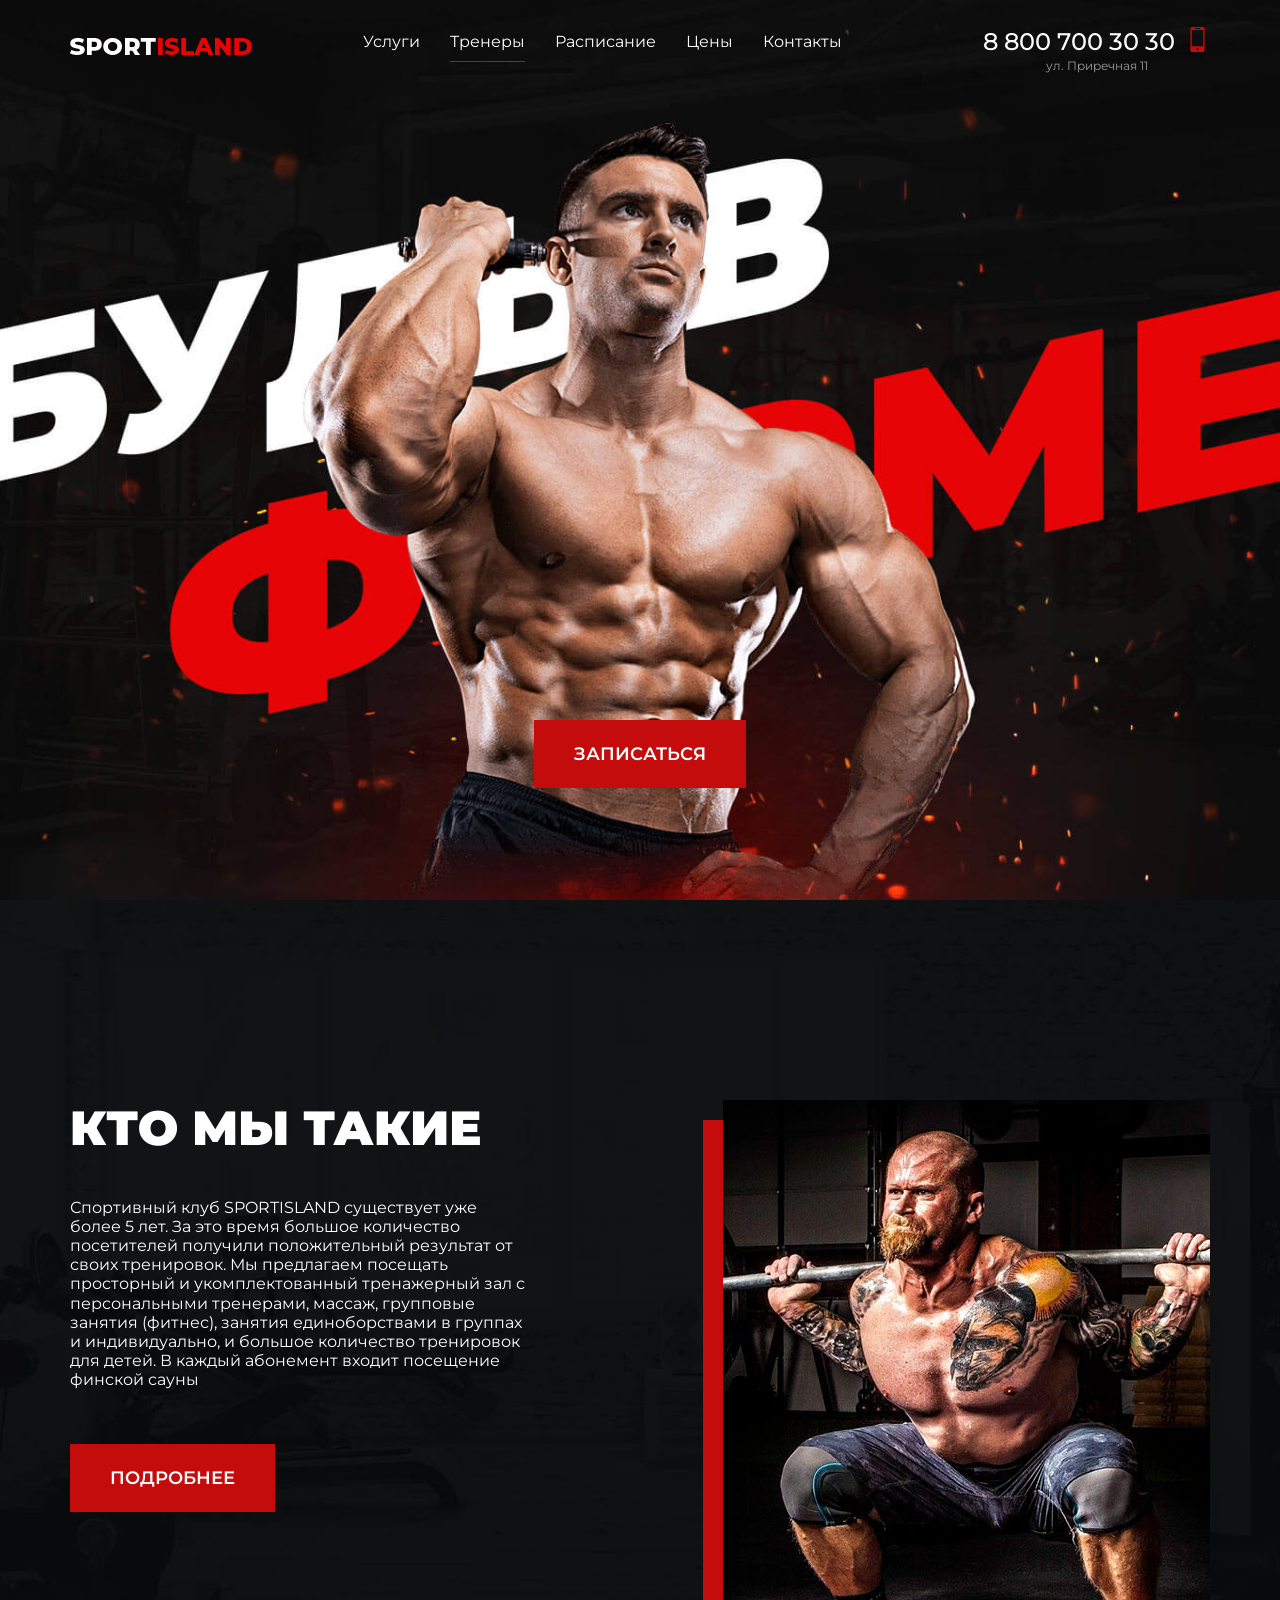
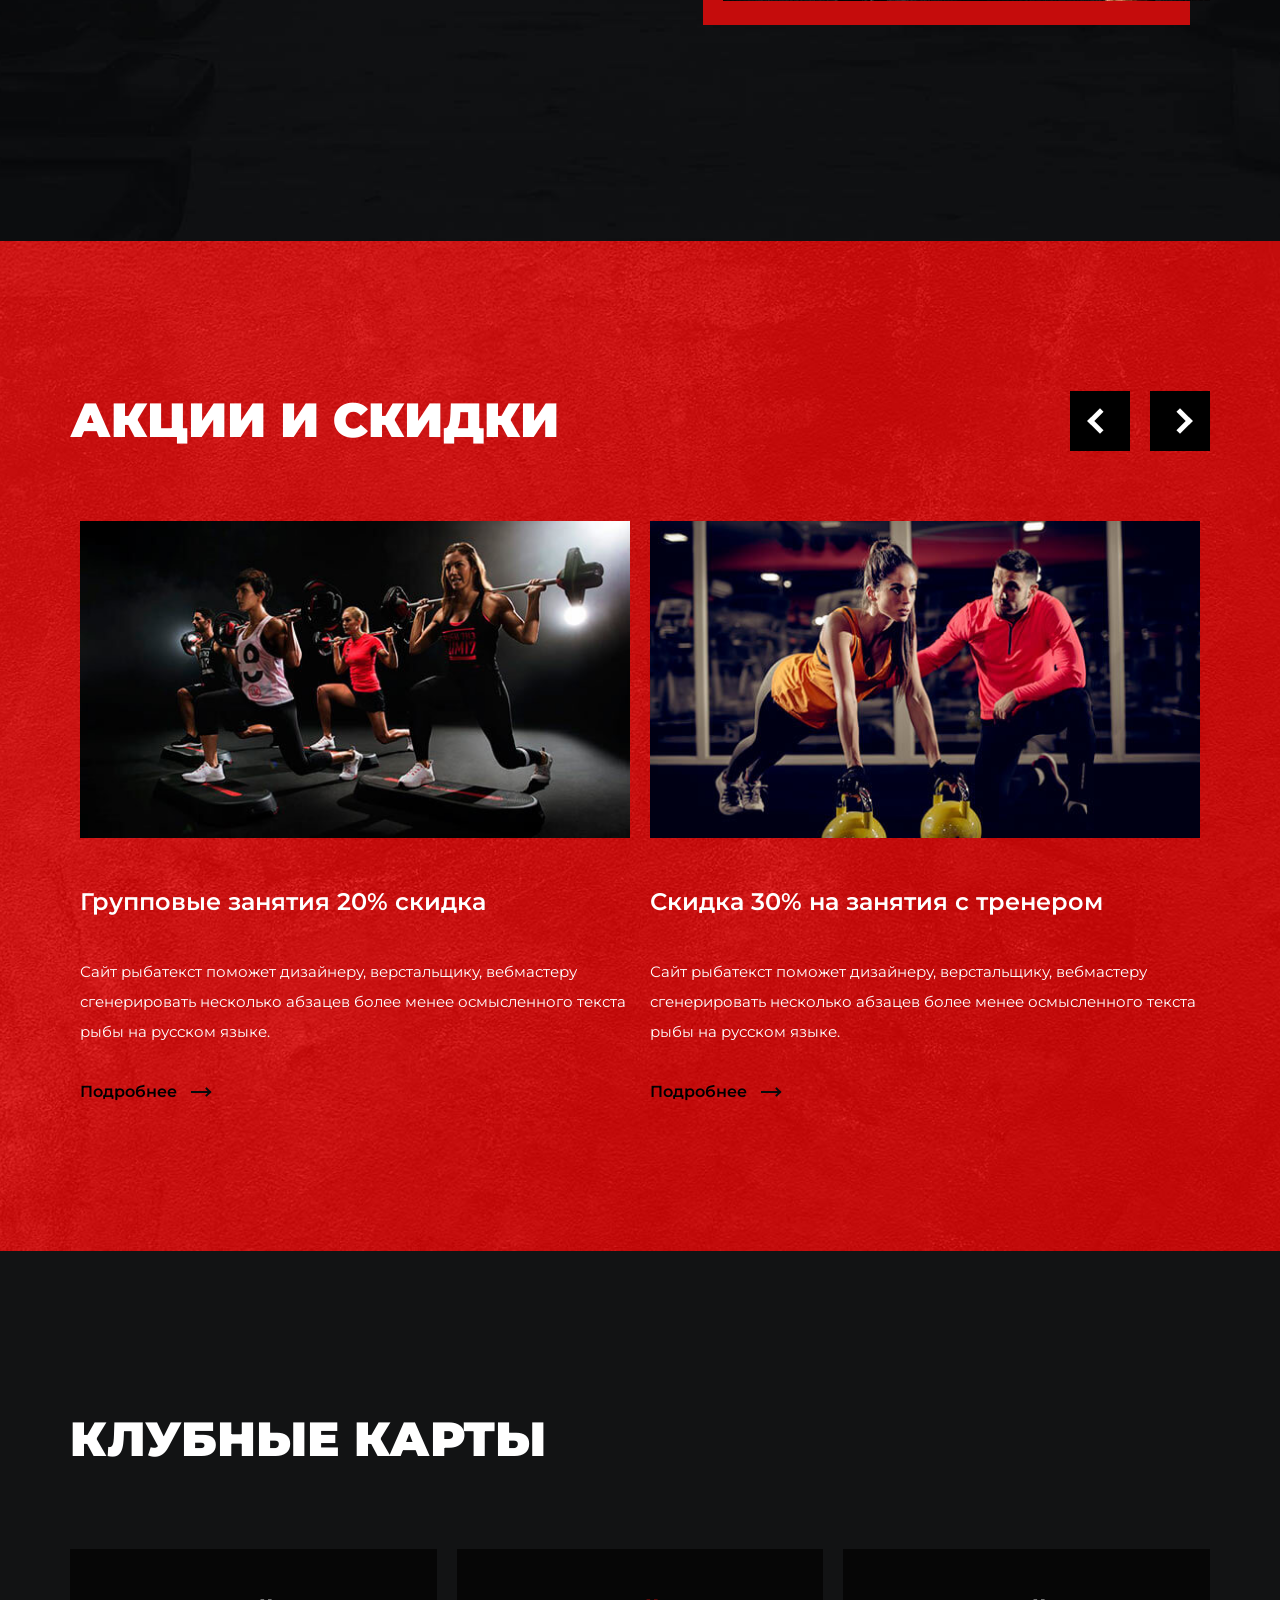
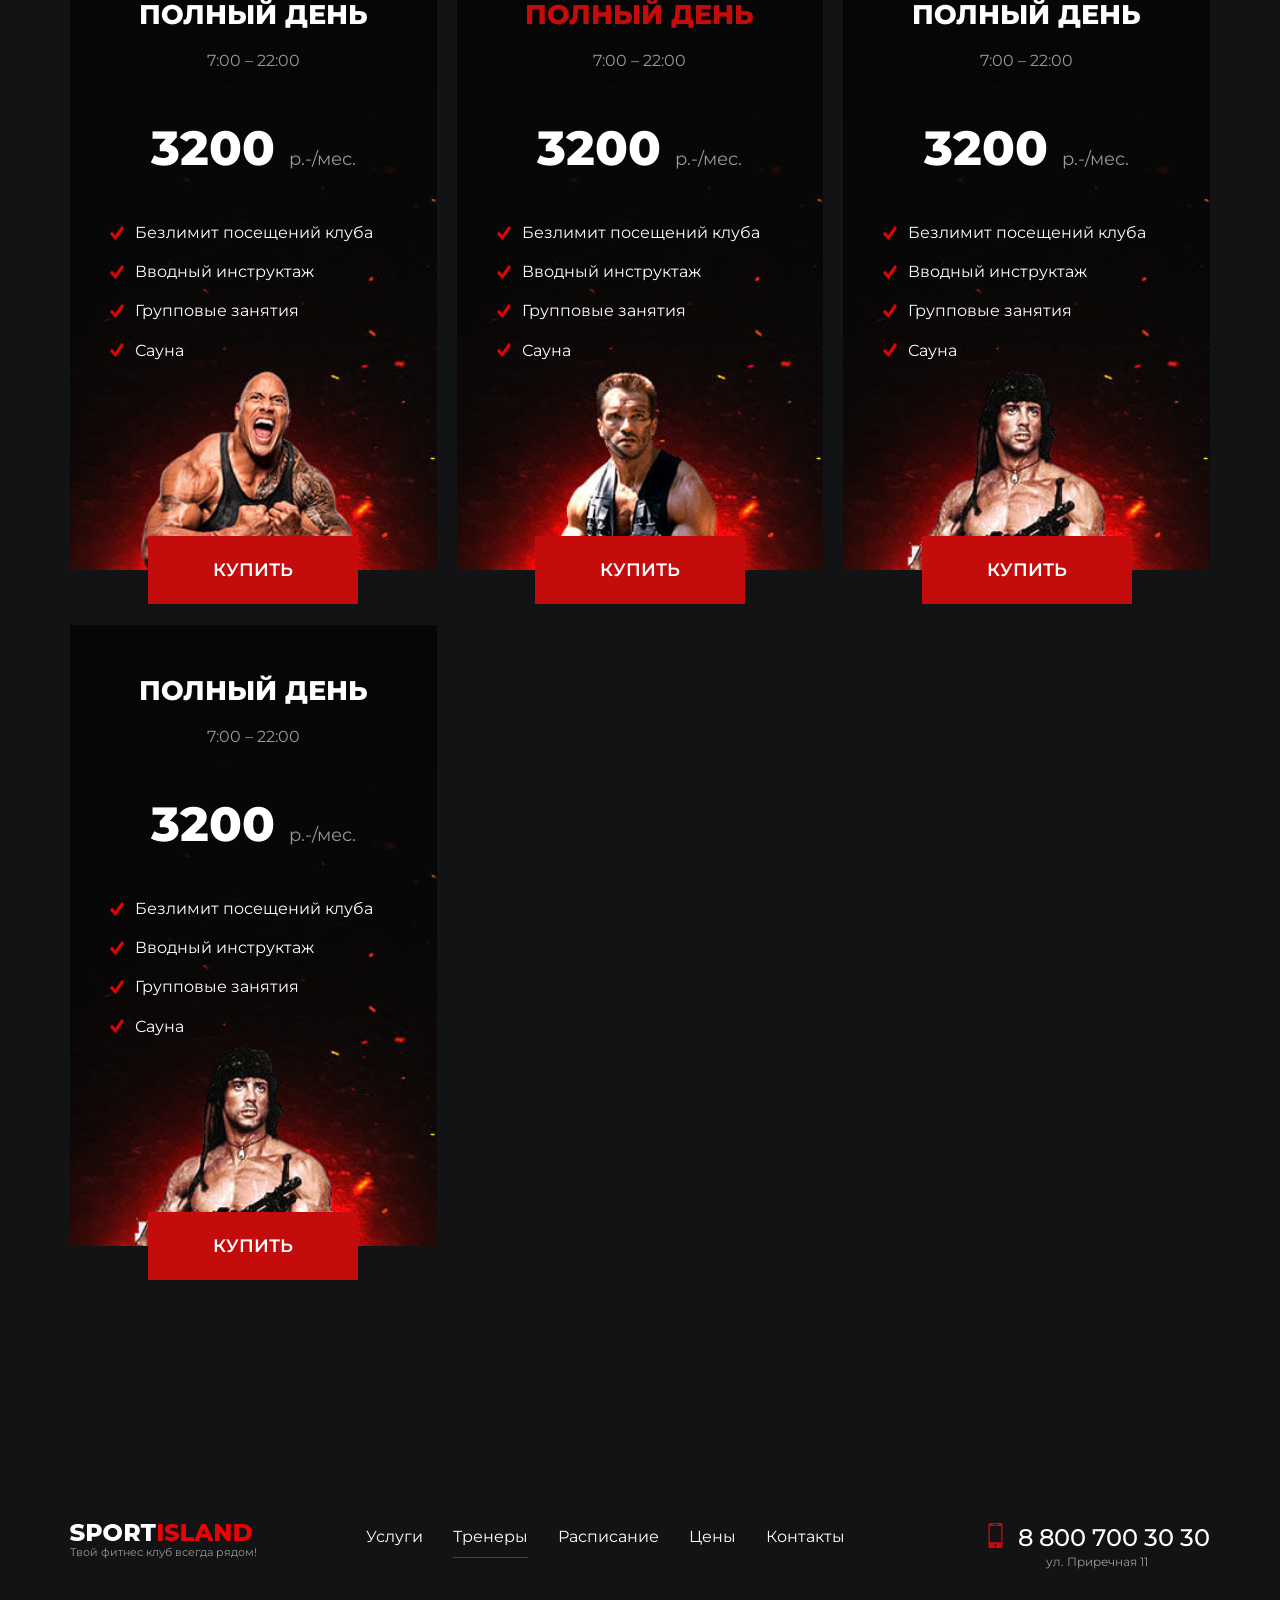
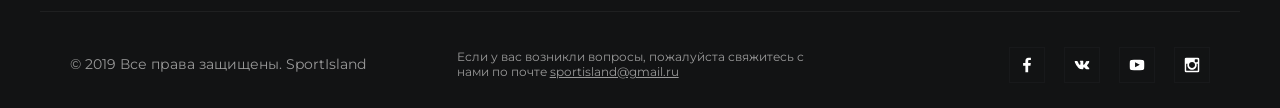
==== commit 4c2fa7a7: "Внес исправленный html" ====
--- a/assets/index.html
+++ b/assets/index.html
@@ -108,7 +108,7 @@
             <li class="card">
               <h3 class="card__name"> полный день </h3>
               <p class="card__time"> 7:00 &ndash; 22:00 </p>
-              <p class="card__price price"> 3200 <span class="price__unit">р.-/мес.</span>
+              <p class="card__price price"> 3200 <span class="price__unit" aria-label="рублей в месяц">р.-/мес.</span>
               </p>
               <ul class="card__features">
                 <li class="card__feature">Безлимит посещений клуба</li>
@@ -116,12 +116,12 @@
                 <li class="card__feature">Групповые занятия</li>
                 <li class="card__feature">Сауна</li>
               </ul>
-              <a href="#modal-form" class="card__buy btn btn_modal">купить</a>
+              <a data-post-id="99" href="#modal-form" class="card__buy btn btn_modal">купить</a>
             </li>
             <li class="card card_profitable">
               <h3 class="card__name"> полный день </h3>
               <p class="card__time"> 7:00 &ndash; 22:00 </p>
-              <p class="card__price price"> 3200 <span class="price__unit">р.-/мес.</span>
+              <p class="card__price price"> 3200 <span class="price__unit" aria-label="рублей в месяц">р.-/мес.</span>
               </p>
               <ul class="card__features">
                 <li class="card__feature">Безлимит посещений клуба</li>
@@ -129,12 +129,12 @@
                 <li class="card__feature">Групповые занятия</li>
                 <li class="card__feature">Сауна</li>
               </ul>
-              <a href="#modal-form" class="card__buy btn btn_modal">купить</a>
+              <a data-post-id="99" href="#modal-form" class="card__buy btn btn_modal">купить</a>
             </li>
             <li class="card">
               <h3 class="card__name"> полный день </h3>
               <p class="card__time"> 7:00 &ndash; 22:00 </p>
-              <p class="card__price price"> 3200 <span class=" price__unit">р.-/мес.</span>
+              <p class="card__price price"> 3200 <span class="price__unit" aria-label="рублей в месяц">р.-/мес.</span>
               </p>
               <ul class="card__features">
                 <li class="card__feature">Безлимит посещений клуба</li>
@@ -142,7 +142,20 @@
                 <li class="card__feature">Групповые занятия</li>
                 <li class="card__feature">Сауна</li>
               </ul>
-              <a href="#modal-form" class="card__buy btn btn_modal">купить</a>
+              <a data-post-id="99" href="#modal-form" class="card__buy btn btn_modal">купить</a>
+            </li>
+            <li class="card">
+              <h3 class="card__name"> полный день </h3>
+              <p class="card__time"> 7:00 &ndash; 22:00 </p>
+              <p class="card__price price"> 3200 <span class="price__unit" aria-label="рублей в месяц">р.-/мес.</span>
+              </p>
+              <ul class="card__features">
+                <li class="card__feature">Безлимит посещений клуба</li>
+                <li class="card__feature">Вводный инструктаж</li>
+                <li class="card__feature">Групповые занятия</li>
+                <li class="card__feature">Сауна</li>
+              </ul>
+              <a data-post-id="99" href="#modal-form" class="card__buy btn btn_modal">купить</a>
             </li>
           </ul>
         </div>
@@ -150,12 +163,28 @@
     </main>
     <div class="modal">
       <div class="wrapper">
-        <button class="modal__closer">
-          <span class="sr-only">Закрыть</span>
-        </button>
-        <section class="modal-content" id="modal-form">
-          <h2 class="modal-content__h"> Modal </h2>
-          <p> Lorem ipsum dolor sit amet, consectetur adipisicing elit. Cum labore aut, necessitatibus possimus eligendi. Molestiae dolore consectetur eveniet sit doloremque blanditiis cumque recusandae pariatur cum est tenetur nemo nostrum unde, architecto praesentium necessitatibus, repellendus eos voluptatibus quam. Iusto eaque eligendi inventore sunt voluptas deleniti enim quae, nobis tempora, cum atque ab aspernatur at eius ipsam beatae iure corporis veritatis ducimus, qui sed. Necessitatibus eaque quis, numquam. Aliquam animi ipsum autem repellat incidunt dolorem qui, dignissimos ullam nisi, numquam, nam excepturi quam voluptas. Molestias, nobis quos dicta unde quod. Quos harum atque fugit nihil totam, alias sapiente officia cumque obcaecati ipsam. </p>
+        <section class="modal-content modal-form" id="modal-form">
+          <button class="modal__closer">
+            <span class="sr-only">Закрыть</span>
+          </button>
+          <form action="#" class="modal-form__form">
+            <h2 class="modal-content__h"> Отправить заявку </h2>
+            <p> Оставьте свои контакты и менеджер с Вами свяжется </p>
+            <p>
+              <label>
+                <span class="sr-only">Имя: </span>
+                <input type="text" name="si-user-name" placeholder="Имя">
+              </label>
+            </p>
+            <p>
+              <label>
+                <span class="sr-only">Телефон:</span>
+                <input type="text" name="si-user-phone" placeholder="Телефон" pattern="^\+{0,1}[0-9]{4,}$">
+              </label>
+            </p>
+            <button class="btn" type="submit">Отправить</button>
+            <input type="hidden" name="action" value="si-modal-form">
+          </form>
         </section>
       </div>
     </div>
@@ -201,17 +230,224 @@
             </p>
           </div>
           <div class="main-footer__widget main-footer__widget_social">
-            <a href="#" class="widget-social-links fb">
+            <a target="_blank" href="#" class="widget-social-links fb">
               <span class="sr-only"> Мы в Facebook! </span>
+              <svg version="1.1" xmlns="http://www.w3.org/2000/svg" xmlns:xlink="http://www.w3.org/1999/xlink" x="0px" y="0px" viewBox="0 0 155.139 155.139" style="enable-background:new 0 0 155.139 155.139;" xml:space="preserve">
+                <style>
+                  path {
+                    fill: #fff;
+                  }
+
+                </style>
+                <g>
+                  <path d="M89.584,155.139V84.378h23.742l3.562-27.585H89.584V39.184
+		c0-7.984,2.208-13.425,13.67-13.425l14.595-0.006V1.08C115.325,0.752,106.661,0,96.577,0C75.52,0,61.104,12.853,61.104,36.452
+		v20.341H37.29v27.585h23.814v70.761H89.584z" />
+                </g>
+                <g>
+                </g>
+                <g>
+                </g>
+                <g>
+                </g>
+                <g>
+                </g>
+                <g>
+                </g>
+                <g>
+                </g>
+                <g>
+                </g>
+                <g>
+                </g>
+                <g>
+                </g>
+                <g>
+                </g>
+                <g>
+                </g>
+                <g>
+                </g>
+                <g>
+                </g>
+                <g>
+                </g>
+                <g>
+                </g>
+              </svg>
             </a>
-            <a href="#" class="widget-social-links vk">
+            <a target="_blank" href="#" class="widget-social-links vk">
               <span class="sr-only"> Мы в VK! </span>
+              <svg version="1.1" xmlns="http://www.w3.org/2000/svg" xmlns:xlink="http://www.w3.org/1999/xlink" x="0px" y="0px" width="548.358px" height="548.358px" viewBox="0 0 548.358 548.358" style="enable-background:new 0 0 548.358 548.358;" xml:space="preserve">
+                <style>
+                  path {
+                    fill: #fff;
+                  }
+
+                </style>
+                <g>
+                  <path d="M545.451,400.298c-0.664-1.431-1.283-2.618-1.858-3.569c-9.514-17.135-27.695-38.167-54.532-63.102l-0.567-0.571
+		l-0.284-0.28l-0.287-0.287h-0.288c-12.18-11.611-19.893-19.418-23.123-23.415c-5.91-7.614-7.234-15.321-4.004-23.13
+		c2.282-5.9,10.854-18.36,25.696-37.397c7.807-10.089,13.99-18.175,18.556-24.267c32.931-43.78,47.208-71.756,42.828-83.939
+		l-1.701-2.847c-1.143-1.714-4.093-3.282-8.846-4.712c-4.764-1.427-10.853-1.663-18.278-0.712l-82.224,0.568
+		c-1.332-0.472-3.234-0.428-5.712,0.144c-2.475,0.572-3.713,0.859-3.713,0.859l-1.431,0.715l-1.136,0.859
+		c-0.952,0.568-1.999,1.567-3.142,2.995c-1.137,1.423-2.088,3.093-2.848,4.996c-8.952,23.031-19.13,44.444-30.553,64.238
+		c-7.043,11.803-13.511,22.032-19.418,30.693c-5.899,8.658-10.848,15.037-14.842,19.126c-4,4.093-7.61,7.372-10.852,9.849
+		c-3.237,2.478-5.708,3.525-7.419,3.142c-1.715-0.383-3.33-0.763-4.859-1.143c-2.663-1.714-4.805-4.045-6.42-6.995
+		c-1.622-2.95-2.714-6.663-3.285-11.136c-0.568-4.476-0.904-8.326-1-11.563c-0.089-3.233-0.048-7.806,0.145-13.706
+		c0.198-5.903,0.287-9.897,0.287-11.991c0-7.234,0.141-15.085,0.424-23.555c0.288-8.47,0.521-15.181,0.716-20.125
+		c0.194-4.949,0.284-10.185,0.284-15.705s-0.336-9.849-1-12.991c-0.656-3.138-1.663-6.184-2.99-9.137
+		c-1.335-2.95-3.289-5.232-5.853-6.852c-2.569-1.618-5.763-2.902-9.564-3.856c-10.089-2.283-22.936-3.518-38.547-3.71
+		c-35.401-0.38-58.148,1.906-68.236,6.855c-3.997,2.091-7.614,4.948-10.848,8.562c-3.427,4.189-3.905,6.475-1.431,6.851
+		c11.422,1.711,19.508,5.804,24.267,12.275l1.715,3.429c1.334,2.474,2.666,6.854,3.999,13.134c1.331,6.28,2.19,13.227,2.568,20.837
+		c0.95,13.897,0.95,25.793,0,35.689c-0.953,9.9-1.853,17.607-2.712,23.127c-0.859,5.52-2.143,9.993-3.855,13.418
+		c-1.715,3.426-2.856,5.52-3.428,6.28c-0.571,0.76-1.047,1.239-1.425,1.427c-2.474,0.948-5.047,1.431-7.71,1.431
+		c-2.667,0-5.901-1.334-9.707-4c-3.805-2.666-7.754-6.328-11.847-10.992c-4.093-4.665-8.709-11.184-13.85-19.558
+		c-5.137-8.374-10.467-18.271-15.987-29.691l-4.567-8.282c-2.855-5.328-6.755-13.086-11.704-23.267
+		c-4.952-10.185-9.329-20.037-13.134-29.554c-1.521-3.997-3.806-7.04-6.851-9.134l-1.429-0.859c-0.95-0.76-2.475-1.567-4.567-2.427
+		c-2.095-0.859-4.281-1.475-6.567-1.854l-78.229,0.568c-7.994,0-13.418,1.811-16.274,5.428l-1.143,1.711
+		C0.288,140.146,0,141.668,0,143.763c0,2.094,0.571,4.664,1.714,7.707c11.42,26.84,23.839,52.725,37.257,77.659
+		c13.418,24.934,25.078,45.019,34.973,60.237c9.897,15.229,19.985,29.602,30.264,43.112c10.279,13.515,17.083,22.176,20.412,25.981
+		c3.333,3.812,5.951,6.662,7.854,8.565l7.139,6.851c4.568,4.569,11.276,10.041,20.127,16.416
+		c8.853,6.379,18.654,12.659,29.408,18.85c10.756,6.181,23.269,11.225,37.546,15.126c14.275,3.905,28.169,5.472,41.684,4.716h32.834
+		c6.659-0.575,11.704-2.669,15.133-6.283l1.136-1.431c0.764-1.136,1.479-2.901,2.139-5.276c0.668-2.379,1-5,1-7.851
+		c-0.195-8.183,0.428-15.558,1.852-22.124c1.423-6.564,3.045-11.513,4.859-14.846c1.813-3.33,3.859-6.14,6.136-8.418
+		c2.282-2.283,3.908-3.666,4.862-4.142c0.948-0.479,1.705-0.804,2.276-0.999c4.568-1.522,9.944-0.048,16.136,4.429
+		c6.187,4.473,11.99,9.996,17.418,16.56c5.425,6.57,11.943,13.941,19.555,22.124c7.617,8.186,14.277,14.271,19.985,18.274
+		l5.708,3.426c3.812,2.286,8.761,4.38,14.853,6.283c6.081,1.902,11.409,2.378,15.984,1.427l73.087-1.14
+		c7.229,0,12.854-1.197,16.844-3.572c3.998-2.379,6.373-5,7.139-7.851c0.764-2.854,0.805-6.092,0.145-9.712
+		C546.782,404.25,546.115,401.725,545.451,400.298z" />
+                </g>
+                <g>
+                </g>
+                <g>
+                </g>
+                <g>
+                </g>
+                <g>
+                </g>
+                <g>
+                </g>
+                <g>
+                </g>
+                <g>
+                </g>
+                <g>
+                </g>
+                <g>
+                </g>
+                <g>
+                </g>
+                <g>
+                </g>
+                <g>
+                </g>
+                <g>
+                </g>
+                <g>
+                </g>
+                <g>
+                </g>
+              </svg>
             </a>
-            <a href="#" class="widget-social-links youtube">
+            <a target="_blank" href="#" class="widget-social-links youtube">
               <span class="sr-only"> Мы в YouTube! </span>
+              <svg version="1.1" xmlns="http://www.w3.org/2000/svg" xmlns:xlink="http://www.w3.org/1999/xlink" x="0px" y="0px" width="96.875px" height="96.875px" viewBox="0 0 96.875 96.875" style="enable-background:new 0 0 96.875 96.875;" xml:space="preserve">
+                <style>
+                  path {
+                    fill: #fff;
+                  }
+
+                </style>
+                <g>
+                  <path d="M95.201,25.538c-1.186-5.152-5.4-8.953-10.473-9.52c-12.013-1.341-24.172-1.348-36.275-1.341
+		c-12.105-0.007-24.266,0-36.279,1.341c-5.07,0.567-9.281,4.368-10.467,9.52C0.019,32.875,0,40.884,0,48.438
+		C0,55.992,0,64,1.688,71.336c1.184,5.151,5.396,8.952,10.469,9.52c12.012,1.342,24.172,1.349,36.277,1.342
+		c12.107,0.007,24.264,0,36.275-1.342c5.07-0.567,9.285-4.368,10.471-9.52c1.689-7.337,1.695-15.345,1.695-22.898
+		C96.875,40.884,96.889,32.875,95.201,25.538z M35.936,63.474c0-10.716,0-21.32,0-32.037c10.267,5.357,20.466,10.678,30.798,16.068
+		C56.434,52.847,46.23,58.136,35.936,63.474z" />
+                </g>
+                <g>
+                </g>
+                <g>
+                </g>
+                <g>
+                </g>
+                <g>
+                </g>
+                <g>
+                </g>
+                <g>
+                </g>
+                <g>
+                </g>
+                <g>
+                </g>
+                <g>
+                </g>
+                <g>
+                </g>
+                <g>
+                </g>
+                <g>
+                </g>
+                <g>
+                </g>
+                <g>
+                </g>
+                <g>
+                </g>
+              </svg>
             </a>
-            <a href="#" class="widget-social-links insta">
+            <a target="_blank" href="#" class="widget-social-links insta">
               <span class="sr-only"> Мы в Instagram! </span>
+              <svg version="1.1" xmlns="http://www.w3.org/2000/svg" xmlns:xlink="http://www.w3.org/1999/xlink" x="0px" y="0px" width="97.395px" height="97.395px" viewBox="0 0 97.395 97.395" style="enable-background:new 0 0 97.395 97.395;" xml:space="preserve">
+                <style>
+                  path {
+                    fill: #fff;
+                  }
+
+                </style>
+                <g>
+                  <path d="M12.501,0h72.393c6.875,0,12.5,5.09,12.5,12.5v72.395c0,7.41-5.625,12.5-12.5,12.5H12.501C5.624,97.395,0,92.305,0,84.895
+		V12.5C0,5.09,5.624,0,12.501,0L12.501,0z M70.948,10.821c-2.412,0-4.383,1.972-4.383,4.385v10.495c0,2.412,1.971,4.385,4.383,4.385
+		h11.008c2.412,0,4.385-1.973,4.385-4.385V15.206c0-2.413-1.973-4.385-4.385-4.385H70.948L70.948,10.821z M86.387,41.188h-8.572
+		c0.811,2.648,1.25,5.453,1.25,8.355c0,16.2-13.556,29.332-30.275,29.332c-16.718,0-30.272-13.132-30.272-29.332
+		c0-2.904,0.438-5.708,1.25-8.355h-8.945v41.141c0,2.129,1.742,3.872,3.872,3.872h67.822c2.13,0,3.872-1.742,3.872-3.872V41.188
+		H86.387z M48.789,29.533c-10.802,0-19.56,8.485-19.56,18.953c0,10.468,8.758,18.953,19.56,18.953
+		c10.803,0,19.562-8.485,19.562-18.953C68.351,38.018,59.593,29.533,48.789,29.533z" />
+                </g>
+                <g>
+                </g>
+                <g>
+                </g>
+                <g>
+                </g>
+                <g>
+                </g>
+                <g>
+                </g>
+                <g>
+                </g>
+                <g>
+                </g>
+                <g>
+                </g>
+                <g>
+                </g>
+                <g>
+                </g>
+                <g>
+                </g>
+                <g>
+                </g>
+                <g>
+                </g>
+                <g>
+                </g>
+                <g>
+                </g>
+              </svg>
             </a>
           </div>
         </div>
--- a/assets/css/styles.css
+++ b/assets/css/styles.css
@@ -1,2 +1,2 @@
-@charset "UTF-8";.slick-loading .slick-list{background:url(ajax-loader.gif) center center no-repeat #fff}.slick-next,.slick-prev{position:absolute;display:block;height:20px;width:20px;line-height:0;font-size:0;cursor:pointer;background:0 0;color:transparent;top:50%;-webkit-transform:translate(0,-50%);-ms-transform:translate(0,-50%);-moz-transform:translate(0,-50%);-o-transform:translate(0,-50%);transform:translate(0,-50%);padding:0;border:none;outline:0}.slick-next:focus,.slick-next:hover,.slick-prev:focus,.slick-prev:hover{outline:0;background:0 0;color:transparent}.slick-next:focus:before,.slick-next:hover:before,.slick-prev:focus:before,.slick-prev:hover:before{opacity:1}.slick-next.slick-disabled:before,.slick-prev.slick-disabled:before{opacity:.25}.slick-next:before,.slick-prev:before{font-family:slick;font-size:20px;line-height:1;color:#fff;opacity:.75;-webkit-font-smoothing:antialiased;-moz-osx-font-smoothing:grayscale}@font-face{font-family:slick;font-weight:400;font-style:normal;src:url(fonts/slick.eot);src:url(fonts/slick.eot?#iefix) format('embedded-opentype'),url(fonts/slick.woff) format('woff'),url(fonts/slick.ttf) format('truetype'),url(fonts/slick.svg#slick) format('svg')}.slick-prev{left:-25px}[dir=rtl] .slick-prev{left:auto;right:-25px}.slick-prev:before{content:"←"}[dir=rtl] .slick-prev:before{content:"→"}.slick-next{right:-25px}[dir=rtl] .slick-next{left:-25px;right:auto}.slick-next:before{content:"→"}[dir=rtl] .slick-next:before{content:"←"}.slick-dotted .slick-slider{margin-bottom:30px}.slick-dots{position:absolute;bottom:-25px;list-style:none;display:block;text-align:center;padding:0;margin:0;width:100%}.slick-dots li{position:relative;display:inline-block;height:20px;width:20px;margin:0 5px;padding:0;cursor:pointer}.slick-dots li button{border:0;background:0 0;display:block;height:20px;width:20px;outline:0;line-height:0;font-size:0;color:transparent;padding:5px;cursor:pointer}.slick-dots li button:focus,.slick-dots li button:hover{outline:0}.slick-dots li button:focus:before,.slick-dots li button:hover:before{opacity:1}.slick-dots li button:before{position:absolute;top:0;left:0;content:"•";width:20px;height:20px;font-family:slick;font-size:6px;line-height:20px;text-align:center;color:#000;opacity:.25;-webkit-font-smoothing:antialiased;-moz-osx-font-smoothing:grayscale}.slick-dots li.slick-active button:before{color:#000;opacity:.75}.slick-slider{position:relative;display:block;-webkit-box-sizing:border-box;-moz-box-sizing:border-box;box-sizing:border-box;-webkit-touch-callout:none;-webkit-user-select:none;-moz-user-select:none;-ms-user-select:none;user-select:none;-ms-touch-action:pan-y;touch-action:pan-y;-webkit-tap-highlight-color:transparent}.slick-list{position:relative;overflow:hidden;display:block;margin:0;padding:0}.slick-list:focus{outline:0}.slick-list.dragging{cursor:pointer;cursor:hand}.slick-slider .slick-list,.slick-slider .slick-track{-webkit-transform:translate3d(0,0,0);-moz-transform:translate3d(0,0,0);-ms-transform:translate3d(0,0,0);-o-transform:translate3d(0,0,0);transform:translate3d(0,0,0)}.slick-track{position:relative;left:0;top:0;display:block;margin-left:auto;margin-right:auto}.slick-track:after,.slick-track:before{content:"";display:table}.slick-track:after{clear:both}.slick-loading .slick-track{visibility:hidden}.slick-slide{float:left;height:100%;min-height:1px;display:none}[dir=rtl] .slick-slide{float:right}.slick-slide img{display:block}.slick-slide.slick-loading img{display:none}.slick-slide.dragging img{pointer-events:none}.slick-initialized .slick-slide{display:block}.slick-loading .slick-slide{visibility:hidden}.slick-vertical .slick-slide{display:block;height:auto;border:1px solid transparent}.slick-arrow.slick-hidden{display:none}blockquote,body,code,dd,div,dl,dt,fieldset,form,h1,h2,h3,h4,h5,h6,input,li,p,pre,td,textarea,th,ul{margin:0;padding:0}table{border-collapse:collapse;border-spacing:0}abbr,fieldset,img{border:0}address,caption,cite,code,dfn,em,strong,th,var{font-style:normal;font-weight:400}ul li{list-style:none}caption,th{text-align:left}h1,h2,h3,h4,h5,h6{font-size:100%;font-weight:400}sup{vertical-align:text-top}sub{vertical-align:text-bottom}input,select,textarea{font-family:inherit;font-size:inherit;font-weight:inherit}legend{color:#000}article,aside,details,figcaption,figure,footer,header,hgroup,main,menu,nav,section{display:block}img{max-width:100%}body,html{-webkit-box-sizing:border-box;-moz-box-sizing:border-box;box-sizing:border-box}:focus{outline:#c50c0c solid 1px}*,:after,:before{-webkit-box-sizing:inherit;-moz-box-sizing:inherit;box-sizing:inherit}body{font-family:Montserrat,'Open Sans',Arial,sans-serif;max-width:1920px;color:#fff;margin:0 auto;font-size:16px;font-weight:400;line-height:1.2;background-color:#121314}::-webkit-scrollbar{width:10px;height:5px;background-color:#222}::-webkit-scrollbar-thumb{border-radius:2px;background-color:#c50c0c}img,video{max-width:100%;height:auto}a{text-decoration:none}.d-n{display:none}.d-b{display:block}.d-f{display:-webkit-box;display:-webkit-flex;display:-moz-box;display:-ms-flexbox;display:flex}.ttu{text-transform:uppercase}.ta-c{text-align:center}.ov-h{overflow:hidden}.ov-s{overflow:scroll}.black{color:#000}.wrapper{max-width:1200px;margin:0 auto;padding-left:30px;padding-right:30px}.row{display:-webkit-box;display:-webkit-flex;display:-moz-box;display:-ms-flexbox;display:flex;-webkit-flex-wrap:wrap;-ms-flex-wrap:wrap;flex-wrap:wrap;margin-left:-10px;margin-right:-10px}.col{-webkit-box-sizing:border-box;-moz-box-sizing:border-box;box-sizing:border-box;word-wrap:break-word;margin-left:10px;margin-right:10px}.screen-reader-text,.sr-only{position:absolute;width:1px;height:1px;margin:-1px;border:0;padding:0;clip:rect(0 0 0 0);overflow:hidden}.btn{-webkit-appearance:none;-moz-appearance:none;appearance:none;display:inline-block;background-color:#c50c0c;color:#fff;border:none;text-align:center;font-weight:600;font-size:18px;padding:25px 40px;text-transform:uppercase;line-height:1}.btn:active,.btn:focus,.btn:hover{background-color:#ae0b0b;-webkit-transition:background-color .5s;-o-transition:background-color .5s;-moz-transition:background-color .5s;transition:background-color .5s}.main-heading,.page-heading{font-size:48px;font-weight:900;color:#fff;text-transform:uppercase}.main-heading_404{padding-top:200px;padding-bottom:200px;text-align:center;font-size:6vw}.page-heading{font-size:36px}.link-more{font-weight:600;font-size:16px;padding-right:35px;display:inline-block;color:#c50c0c;background-image:url(../img/icons/arrow_red.png);-webkit-background-size:21px 10px;-moz-background-size:21px 10px;background-size:21px 10px;background-repeat:no-repeat;background-position:right center}.link-more:active,.link-more:focus,.link-more:hover{color:#fff;-webkit-transition:color .5s;-o-transition:color .5s;-moz-transition:color .5s;transition:color .5s;background-image:url(../img/icons/arrow_white.png)}.link-more_inverse{background-image:url(../img/icons/arrow_black.png)}.price{font-size:48px;font-weight:800;color:#fff}.price__unit{color:#999;font-size:18px;font-weight:400}.inner .main-content{background-image:url(../img/inner_bg.jpg);background-position:top center;background-attachment:fixed;-webkit-background-size:cover;-moz-background-size:cover;background-size:cover;background-repeat:no-repeat;padding-top:140px;padding-bottom:140px}.inner .cards{background-image:unset}.inner .cards__h{margin-bottom:45px}.like{padding-left:20px;background-image:url(../img/svg/like.svg);-webkit-background-size:15px 15px;-moz-background-size:15px;background-size:15px;background-position:left center;background-repeat:no-repeat}.main-header{padding-top:20px;background-color:transparent;height:100px;margin-bottom:-100px;position:relative;z-index:2}.main-header__wrap{display:-webkit-box;display:-webkit-flex;display:-moz-box;display:-ms-flexbox;display:flex;-webkit-box-pack:justify;-webkit-justify-content:space-between;-moz-box-pack:justify;-ms-flex-pack:justify;justify-content:space-between;-webkit-box-align:center;-webkit-align-items:center;-moz-box-align:center;-ms-flex-align:center;align-items:center}.main-header__logolink,.main-header__logolink img{display:block}.main-header__widget{margin-left:30px}.main-navigation{margin:0 10px}.main-navigation__list{display:-webkit-box;display:-webkit-flex;display:-moz-box;display:-ms-flexbox;display:flex;-webkit-box-pack:justify;-webkit-justify-content:space-between;-moz-box-pack:justify;-ms-flex-pack:justify;justify-content:space-between;list-style:none;-webkit-box-align:baseline;-webkit-align-items:baseline;-moz-box-align:baseline;-ms-flex-align:baseline;align-items:baseline}.main-navigation__list li{padding-bottom:10px;border-bottom:1px solid transparent}.main-navigation__list li+li{margin-left:30px}.main-navigation__list a{color:#fff}.main-navigation__list li.active,.main-navigation__list li.current-menu-item,.main-navigation__list li:hover{border-bottom-color:#c50c0c}.inner .main-header{border-bottom:1px solid #131313}.widget-contacts{display:block}.widget-contacts__phone{font-weight:500;line-height:1;color:#fff;font-size:24px;display:block;padding-top:10px;padding-bottom:5px;padding-right:35px;background-image:url(../img/svg/phone.svg);-webkit-background-size:25px 25px;-moz-background-size:25px 25px;background-size:25px 25px;background-repeat:no-repeat;background-position:right center}.widget-contacts__phone:active,.widget-contacts__phone:focus,.widget-contacts__phone:hover{color:#777;-webkit-transition:color .5s;-o-transition:color .5s;-moz-transition:color .5s;transition:color .5s}.widget-contacts__address{margin:0;padding:0;text-align:center;color:#999;font-size:12px}.footer .widget-contacts__phone{padding-right:0;padding-left:35px;background-position:left center}.widget-contact-mail{font-size:12px}.widget-contact-mail a{color:#999;text-decoration:underline}.widget-contact-mail a:active,.widget-contact-mail a:focus,.widget-contact-mail a:hover{color:#fff;-webkit-transition:color .5s;-o-transition:color .5s;-moz-transition:color .5s;transition:color .5s}.widget-social-links{display:inline-block;vertical-align:middle;width:36px;height:36px;-webkit-background-size:15px 15px;-moz-background-size:15px;background-size:15px;background-position:center;background-repeat:no-repeat;border:1px solid #18191b}.widget-social-links+.widget-social-links{margin-left:15px}.widget-social-links.fb{background-image:url(../img/svg/facebook-app-symbol.svg)}.widget-social-links.vk{background-image:url(../img/svg/vk.svg)}.widget-social-links.youtube{background-image:url(../img/svg/youtube-symbol.svg)}.widget-social-links.insta{background-image:url(../img/svg/instagram.svg)}.widget-social-links:active path,.widget-social-links:focus path,.widget-social-links:hover path{fill:#c50c0c;-webkit-transition:fill .5s;-o-transition:fill .5s;-moz-transition:fill .5s;transition:fill .5s}.widget-address,.widget-email,.widget-phone,.widget-working-time{font-size:16px;color:#ccc;padding-left:30px;position:relative}.widget-address:after,.widget-email:after,.widget-phone:after,.widget-working-time:after{content:'';display:block;position:absolute;top:50%;left:0;-webkit-transform:translateY(-50%);-moz-transform:translateY(-50%);-ms-transform:translateY(-50%);-o-transform:translateY(-50%);transform:translateY(-50%);width:25px;height:25px;border:none;-moz-border-radius:50%;border-radius:50%;background-color:#c50c0c;background-repeat:no-repeat;-webkit-background-size:15px 15px;-moz-background-size:15px;background-size:15px;background-position:center}.widget-address:after{background-image:url(../img/svg/placeholder-for-map.svg)}.widget-working-time:after{background-image:url("../img/svg/clock (2).svg")}.widget-phone:after{background-image:url(../img/svg/smartphone.svg)}.widget-email:after{background-image:url(../img/svg/mail.svg)}.footer{padding-top:50px;padding-bottom:25px;background-color:#121314}.footer .main-header{margin-bottom:0;padding-top:5px;padding-bottom:35px}.footer .slogan{color:#999;font-weight:400;font-size:11px}.main-footer{border-top:1px solid #1f2021;padding-top:35px}.main-footer__row{-webkit-box-align:center;-webkit-align-items:center;-moz-box-align:center;-ms-flex-align:center;align-items:center}.main-footer__widget{-webkit-box-sizing:border-box;-moz-box-sizing:border-box;box-sizing:border-box;word-wrap:break-word;margin-left:10px;margin-right:10px;width:-webkit-calc(33.333333333333336% - 20px);width:-moz-calc(33.333333333333336% - 20px);width:calc(33.333333333333336% - 20px);color:#999}.main-footer__widget_copyright{font-size:14px}.main-footer__widget_social{text-align:right}.modal{position:fixed;background-color:rgba(0,0,0,.8);top:0;left:0;width:100%;height:100vh;z-index:9998;display:none}.modal.active{display:block}.modal .wrapper{position:relative;height:100vh}.modal__closer{position:absolute;top:10px;right:10px;border:none;background-color:transparent;display:block;width:30px;height:30px;cursor:pointer}.modal__closer:after,.modal__closer:before{content:'';display:block;position:absolute;border-bottom:1px solid #777;top:50%;width:100%;left:0}.modal__closer:before{-webkit-transform:rotate(45deg);-moz-transform:rotate(45deg);-ms-transform:rotate(45deg);-o-transform:rotate(45deg);transform:rotate(45deg)}.modal__closer:after{-webkit-transform:rotate(-45deg);-moz-transform:rotate(-45deg);-ms-transform:rotate(-45deg);-o-transform:rotate(-45deg);transform:rotate(-45deg)}.modal__closer:active:after,.modal__closer:active:before,.modal__closer:focus:after,.modal__closer:focus:before,.modal__closer:hover:after,.modal__closer:hover:before{border-bottom-color:#fff;-webkit-transition:border-bottom-color .5s;-o-transition:border-bottom-color .5s;-moz-transition:border-bottom-color .5s;transition:border-bottom-color .5s}.modal-content{padding:40px 10px;position:absolute;z-index:99999;top:50%;left:50%;-webkit-transform:translate(-50%,-50%);-moz-transform:translate(-50%,-50%);-ms-transform:translate(-50%,-50%);-o-transform:translate(-50%,-50%);transform:translate(-50%,-50%);min-width:300px;width:90%;max-width:800px;overflow:auto;background-color:#000}.modal-content__h{font-weight:800;font-size:24px;margin-bottom:30px}.breadcrumbs{margin:0 0 75px;padding:0;display:-webkit-box;display:-webkit-flex;display:-moz-box;display:-ms-flexbox;display:flex;-webkit-box-align:baseline;-webkit-align-items:baseline;-moz-box-align:baseline;-ms-flex-align:baseline;align-items:baseline}.breadcrumbs__item{font-size:14px;padding-right:5px}.breadcrumbs__item:last-child a{color:#999}.breadcrumbs__item:last-child a:active,.breadcrumbs__item:last-child a:focus,.breadcrumbs__item:last-child a:hover{color:#fff;-webkit-transition:color .5s;-o-transition:color .5s;-moz-transition:color .5s;transition:color .5s}.breadcrumbs__item+.breadcrumbs__item:before{content:'/';color:#fff}.breadcrumbs__item a:active,.breadcrumbs__item a:focus,.breadcrumbs__item a:hover{color:#777;-webkit-transition:color .5s;-o-transition:color .5s;-moz-transition:color .5s;transition:color .5s}.breadcrumbs__link,.pagination.navigation{color:#fff}.pagination.navigation .nav-links{width:295px;margin:0 auto;display:-webkit-box;display:-webkit-flex;display:-moz-box;display:-ms-flexbox;display:flex;-webkit-box-align:baseline;-webkit-align-items:baseline;-moz-box-align:baseline;-ms-flex-align:baseline;align-items:baseline}.pagination.navigation .page-numbers{display:block;font-size:18px;width:40px;height:40px;color:#fff;text-align:center;padding:10px 0;background-color:transparent;-webkit-transition:background-color .5s;-o-transition:background-color .5s;-moz-transition:background-color .5s;transition:background-color .5s}.pagination.navigation .page-numbers.current,.pagination.navigation .page-numbers:active,.pagination.navigation .page-numbers:focus,.pagination.navigation .page-numbers:hover{background-color:#c50c0c}.pagination.navigation .page-numbers.next,.pagination.navigation .page-numbers.prev{display:none}.page-numbers+.page-numbers{margin-left:10px}.main-content{position:relative;z-index:1}.banner{text-align:center;height:100vh;background-image:url(../img/index__firstScreen_bg.jpg);-webkit-background-size:cover;-moz-background-size:cover;background-size:cover;background-position:center;background-repeat:no-repeat;background-attachment:fixed;position:relative;z-index:1}.banner__link{position:absolute;bottom:12.4vh;left:50%;-webkit-transform:translateX(-50%);-moz-transform:translateX(-50%);-ms-transform:translateX(-50%);-o-transform:translateX(-50%);transform:translateX(-50%)}.about{padding-top:200px;padding-bottom:200px;background-image:url(../img/index__secondScreen_bg.jpg);-webkit-background-size:cover;-moz-background-size:cover;background-size:cover;background-position:center;background-repeat:no-repeat}.about__flex{display:-webkit-box;display:-webkit-flex;display:-moz-box;display:-ms-flexbox;display:flex;-webkit-box-pack:justify;-webkit-justify-content:space-between;-moz-box-pack:justify;-ms-flex-pack:justify;justify-content:space-between}.about__wrap{width:-webkit-calc(41.66666666666667% - 20px);width:-moz-calc(41.66666666666667% - 20px);width:calc(41.66666666666667% - 20px)}.about__h{margin-bottom:40px}.about__text{font-size:16px;font-weight:400;margin-bottom:55px}.about__thumb{background-color:#c50c0c;margin-right:20px;margin-top:20px}.about__thumb img{position:relative;top:-20px;right:-20px}.sales{padding-top:150px;padding-bottom:150px;background-image:url(../img/index__redScreen_bg.jpg);-webkit-background-size:cover;-moz-background-size:cover;background-size:cover;background-position:center;background-repeat:no-repeat}.sales__header{display:-webkit-box;display:-webkit-flex;display:-moz-box;display:-ms-flexbox;display:flex;-webkit-box-pack:justify;-webkit-justify-content:space-between;-moz-box-pack:justify;-ms-flex-pack:justify;justify-content:space-between;-webkit-box-align:center;-webkit-align-items:center;-moz-box-align:center;-ms-flex-align:center;align-items:center;margin-bottom:70px}.sales__btns{display:-webkit-box;display:-webkit-flex;display:-moz-box;display:-ms-flexbox;display:flex;-webkit-box-pack:justify;-webkit-justify-content:space-between;-moz-box-pack:justify;-ms-flex-pack:justify;justify-content:space-between;width:140px}.sales__btn{border:none;width:60px;height:60px;background-color:#000;position:relative;cursor:pointer}.sales__btn:before{content:'';display:block;width:18px;height:18px;border-top:5px solid #fff;border-right:5px solid #fff;position:absolute;top:50%;left:50%}.sales__btn_next:before{-webkit-transform:translate(-50%,-50%) rotate(45deg);-moz-transform:translate(-50%,-50%) rotate(45deg);-ms-transform:translate(-50%,-50%) rotate(45deg);-o-transform:translate(-50%,-50%) rotate(45deg);transform:translate(-50%,-50%) rotate(45deg)}.sales__btn_prev:before{-webkit-transform:translate(-50%,-50%) rotate(-135deg);-moz-transform:translate(-50%,-50%) rotate(-135deg);-ms-transform:translate(-50%,-50%) rotate(-135deg);-o-transform:translate(-50%,-50%) rotate(-135deg);transform:translate(-50%,-50%) rotate(-135deg)}.sales__btn:active,.sales__btn:focus,.sales__btn:hover{background-color:#fff;-webkit-transition:.5s;-o-transition:.5s;-moz-transition:.5s;transition:.5s}.sales__btn:active:before,.sales__btn:focus:before,.sales__btn:hover:before{border-color:#000;-webkit-transition:border-color .5s;-o-transition:border-color .5s;-moz-transition:border-color .5s;transition:border-color .5s}.sales__slider{display:-webkit-box;display:-webkit-flex;display:-moz-box;display:-ms-flexbox;display:flex;-webkit-box-pack:justify;-webkit-justify-content:space-between;-moz-box-pack:justify;-ms-flex-pack:justify;justify-content:space-between}.slider__slide{padding:0 10px}.stock__link{display:block}.stock__thumb{width:100%;margin-bottom:50px}.stock__h{font-size:24px;font-weight:600;color:#fff;margin-bottom:40px}.stock__h:active,.stock__h:focus,.stock__h:hover{color:#ddd;-webkit-transition:color .5s;-o-transition:color .5s;-moz-transition:color .5s;transition:color .5s}.stock__text{color:#fff;font-size:15px;font-weight:400;line-height:30px;margin-bottom:35px}.stock__text:active,.stock__text:focus,.stock__text:hover{color:#ddd;-webkit-transition:color .5s;-o-transition:color .5s;-moz-transition:color .5s;transition:color .5s}.stock__more{color:#000}.stock__more:active,.stock__more:focus,.stock__more:hover{color:#fff;-webkit-transition:color .5s;-o-transition:color .5s;-moz-transition:color .5s;transition:color .5s;background-image:url(../img/icons/arrow_white.png)}.cards{padding-top:160px;padding-bottom:160px;background-image:url(../img/index__finalScreen_bg.jpg);-webkit-background-size:cover;-moz-background-size:cover;background-size:cover;background-position:center;background-repeat:no-repeat;background-attachment:fixed}.cards__h{margin-bottom:80px}.cards__list{list-style:none}.card{-webkit-box-sizing:border-box;-moz-box-sizing:border-box;box-sizing:border-box;word-wrap:break-word;margin-left:10px;margin-right:10px;width:-webkit-calc(33.333333333333336% - 20px);width:-moz-calc(33.333333333333336% - 20px);width:calc(33.333333333333336% - 20px);margin-bottom:35px;position:relative;-webkit-background-size:cover;-moz-background-size:cover;background-size:cover;background-position:center;background-repeat:no-repeat;padding:50px 40px 190px}.card:nth-child(1){background-image:url(../img/index__cards_card1.jpg)}.card:nth-child(2){background-image:url(../img/index__cards_card2.jpg)}.card:nth-child(3){background-image:url(../img/index__cards_card3.jpg)}.card_profitable .card__name{color:#c50c0c}.card__name{font-size:27px;font-weight:800;text-align:center;margin-bottom:20px;text-transform:uppercase}.card__time{font-size:16px;font-weight:400;color:#999;text-align:center;margin-bottom:50px}.card__price{padding-bottom:45px;text-align:center;margin:0}.card__features{padding:0;margin:0 0 20px}.card__feature{font-size:16px;font-weight:400;padding-left:25px;background-image:url(../img/icons/checkmark.png);background-repeat:no-repeat;-webkit-background-size:14px 14px;-moz-background-size:14px 14px;background-size:14px 14px;background-position:left center}.card__feature+.card__feature{margin-top:20px}.card__buy{position:absolute;bottom:0;left:50%;padding-left:65px;padding-right:65px;-webkit-transform:translate(-50%,50%);-moz-transform:translate(-50%,50%);-ms-transform:translate(-50%,50%);-o-transform:translate(-50%,50%);transform:translate(-50%,50%)}.last-posts{padding-bottom:80px}.last-posts__h{margin-bottom:45px}.posts-list{margin:0;padding:0}.last-post__link{display:-webkit-box;display:-webkit-flex;display:-moz-box;display:-ms-flexbox;display:flex}.last-post__thumb{margin:0;padding:0;min-width:25%}.last-post__img{display:block}.last-post__wrap{-webkit-box-flex:1;-webkit-flex-grow:1;-moz-box-flex:1;-ms-flex-positive:1;flex-grow:1;padding-left:25px}.last-post__h{font-size:24px;color:#fff;font-weight:800;margin-bottom:35px}.last-post__text{margin-bottom:25px;color:#fff;font-size:16px;line-height:25px}.last-post+.last-post{margin-top:30px}.categories__h{margin-bottom:50px}.categories-list{display:-webkit-box;display:-webkit-flex;display:-moz-box;display:-ms-flexbox;display:flex;-webkit-flex-wrap:wrap;-ms-flex-wrap:wrap;flex-wrap:wrap;margin-left:-10px;margin-right:-10px}.category{-webkit-box-sizing:border-box;-moz-box-sizing:border-box;box-sizing:border-box;word-wrap:break-word;margin-left:10px;margin-right:10px;width:-webkit-calc(33.333333333333336% - 20px);width:-moz-calc(33.333333333333336% - 20px);width:calc(33.333333333333336% - 20px);margin-bottom:20px}.category__thumb{margin-bottom:20px}.category__name{font-size:24px;color:#fff;font-weight:800}.category-posts__h{margin-bottom:40px}.pagination{padding-top:60px}.pagination__links{width:295px;margin:0 auto;display:-webkit-box;display:-webkit-flex;display:-moz-box;display:-ms-flexbox;display:flex;-webkit-box-align:baseline;-webkit-align-items:baseline;-moz-box-align:baseline;-ms-flex-align:baseline;align-items:baseline}.pagination__block{font-size:18px;width:40px;height:40px;position:relative;z-index:1;background-color:transparent}.pagination__block:active,.pagination__block:focus,.pagination__block:hover,.pagination__block_current{background-color:#c50c0c;-webkit-transition:background-color .5s;-o-transition:background-color .5s;-moz-transition:background-color .5s;transition:background-color .5s}.pagination__block+.pagination__block{margin-left:10px}.pagination__link{display:block;color:#fff;position:absolute;text-align:center;padding:10px 0;top:0;bottom:0;left:0;right:0;z-index:2}.main-article__header{margin-bottom:40px}.main-article__thumb{display:block;margin-bottom:50px}.main-article__h{font-size:48px;text-transform:uppercase;font-weight:900}.main-article h2,.main-article h3{font-size:24px;margin-bottom:30px;font-weight:800}.main-article h4,.main-article h5{font-size:20px;margin-bottom:30px;font-weight:600}.main-article ul{margin:0 0 10px;padding:0 0 0 20px}.main-article li{list-style:disc}.main-article li+li{margin-top:5px}.main-article p{font-size:16px;line-height:1.1;margin-bottom:20px}.main-article__footer{padding-top:30px;padding-bottom:1px;color:#666;font-size:16px}.main-article__footer time{margin-right:20px}.main-article__like{color:#666}.main-article__like:active,.main-article__like:focus,.main-article__like:hover{color:#fff;-webkit-transition:color .5s;-o-transition:color .5s;-moz-transition:color .5s;transition:color .5s}.main-article__like:active path,.main-article__like:focus path,.main-article__like:hover path{fill:#fff;-webkit-transition:fill .5s;-o-transition:fill .5s;-moz-transition:fill .5s;transition:fill .5s}.contacts__h{margin-bottom:45px}.contacts__h_form{margin-bottom:30px}.contacts__info{display:-webkit-box;display:-webkit-flex;display:-moz-box;display:-ms-flexbox;display:flex;-webkit-box-align:center;-webkit-align-items:center;-moz-box-align:center;-ms-flex-align:center;align-items:center;margin-bottom:70px}.contacts__info>*+*{margin-left:45px}.contacts__form,.contacts__form p{display:-webkit-box;display:-webkit-flex;display:-moz-box;display:-ms-flexbox;display:flex;-webkit-box-pack:justify;-webkit-justify-content:space-between;-moz-box-pack:justify;-ms-flex-pack:justify;justify-content:space-between;-webkit-box-align:center;-webkit-align-items:center;-moz-box-align:center;-ms-flex-align:center;align-items:center;-webkit-flex-wrap:wrap;-ms-flex-wrap:wrap;flex-wrap:wrap}.map{position:relative;z-index:1}.map iframe{position:absolute;width:100%;height:100%;top:0;left:0;right:0;bottom:0;z-index:2}.map__fallback{display:block;margin-bottom:30px}.contacts-form__label{width:-webkit-calc(33.33333% - 20px);width:-moz-calc(33.33333% - 20px);width:calc(33.33333% - 20px)}.contacts-form__label_textarea{width:100%}.contacts-form__input,.contacts-form__textarea{border:none;display:block;font:inherit;width:100%;background-color:#1f2021;color:#ccc;margin-bottom:30px;padding-top:20px;padding-bottom:20px;padding-left:30px}.contacts-form__input::-webkit-input-placeholder,.contacts-form__textarea::-webkit-input-placeholder{color:#ccc;font-size:16px}.contacts-form__input::-moz-placeholder,.contacts-form__textarea::-moz-placeholder{color:#ccc;font-size:16px}.contacts-form__input:-ms-input-placeholder,.contacts-form__textarea:-ms-input-placeholder{color:#ccc;font-size:16px}.contacts-form__input::-ms-input-placeholder,.contacts-form__textarea::-ms-input-placeholder{color:#ccc;font-size:16px}.contacts-form__input::placeholder,.contacts-form__textarea::placeholder{color:#ccc;font-size:16px}.contacts-form__textarea{resize:none}.contacts-form__btn{margin-left:auto}.contacts-form br{display:none}.prices{margin-bottom:-80px}.prices__h{margin-bottom:45px}.prices table{border:1px solid #555;width:100%;font-size:14px;color:#999}.prices thead{border:1px solid #555}.prices td{padding:10px 10px 10px 16px;border-left:1px solid #555}.services-list__item{margin-bottom:80px}.service{padding-right:50%;position:relative;min-height:464px}.service:nth-child(even){padding-right:0;padding-left:-webkit-calc(50% + 40px);padding-left:-moz-calc(50% + 40px);padding-left:calc(50% + 40px)}.service:nth-child(even) .service__thumb{left:0}.service__name{margin-bottom:35px}.service__text{font-size:16px;margin-bottom:60px}.service__action{display:-webkit-box;display:-webkit-flex;display:-moz-box;display:-ms-flexbox;display:flex;-webkit-box-align:center;-webkit-align-items:center;-moz-box-align:center;-ms-flex-align:center;align-items:center}.service__subscribe{margin-right:20px}.service__thumb{margin:0;padding:0;display:block;position:absolute;width:-webkit-calc(50% - 20px);width:-moz-calc(50% - 20px);width:calc(50% - 20px);max-width:500px;top:0;right:20px;bottom:0;background-color:#c50c0c}.service__img{width:100%;position:relative;top:-20px;right:-20px}.trainers__h{margin-bottom:40px}.trainers-list__item{margin-bottom:15px;padding:20px 30px;background-image:url(../img/trainers__trainer_bg.jpg);-webkit-background-size:cover;-moz-background-size:cover;background-size:cover}.trainer{display:-webkit-box;display:-webkit-flex;display:-moz-box;display:-ms-flexbox;display:flex;-webkit-box-pack:justify;-webkit-justify-content:space-between;-moz-box-pack:justify;-ms-flex-pack:justify;justify-content:space-between;-webkit-box-align:center;-webkit-align-items:center;-moz-box-align:center;-ms-flex-align:center;align-items:center}.trainer__wrap{padding-left:50px;padding-right:50px}.trainer__name{font-size:27px;font-weight:800;margin-bottom:20px}.trainer__text{line-height:30px}.schedule-page__h{margin-bottom:40px}.tabs-btns{margin-bottom:45px;display:-webkit-box;display:-webkit-flex;display:-moz-box;display:-ms-flexbox;display:flex;-webkit-box-pack:center;-webkit-justify-content:center;-moz-box-pack:center;-ms-flex-pack:center;justify-content:center;-webkit-box-align:center;-webkit-align-items:center;-moz-box-align:center;-ms-flex-align:center;align-items:center}.tabs-btns__item{display:block;padding:5px 10px;font-size:18px;font-weight:800;text-transform:uppercase}.tabs-btns__item+.tabs-btns__item{margin-left:15px}.tabs-btns__item.active-tab,.tabs-btns__item:active,.tabs-btns__item:focus,.tabs-btns__item:hover{background-color:#c50c0c;-webkit-transition:background-color .5s;-o-transition:background-color .5s;-moz-transition:background-color .5s;transition:background-color .5s}.tabs-btns__btn{color:#fff}.tabs-content__item{display:none}.tabs-content__item.active-tab{display:block!important}.tabs-content__list{margin:0;padding:0;list-style:none}.schedule{border:1px solid #555;width:100%;font-size:14px;color:#999;text-align:center;display:-webkit-box;display:-webkit-flex;display:-moz-box;display:-ms-flexbox;display:flex;-webkit-flex-wrap:wrap;-ms-flex-wrap:wrap;flex-wrap:wrap;margin-left:-10px;margin-right:-10px}.schedule__item{width:25%;border:1px solid #555;padding:40px 10px}.schedule__time{width:125px;padding:5px 10px;-moz-border-radius:17px;border-radius:17px;background-color:#000;margin:0 auto 15px}.schedule__h{font-weight:800;font-size:21px;color:#fff;margin-bottom:15px}.schedule__trainer{margin-bottom:15px}.schedule__place{color:#6a44aa}@media screen and (max-width:780px){.wrapper{padding-left:15px;padding-right:15px}.card,.category,.main-footer__widget{width:-webkit-calc(50% - 20px);width:-moz-calc(50% - 20px);width:calc(50% - 20px)}}@media screen and (max-width:560px){.cards__list{-webkit-box-pack:center;-webkit-justify-content:center;-moz-box-pack:center;-ms-flex-pack:center;justify-content:center}.card{width:-webkit-calc(83.33333333333334% - 20px);width:-moz-calc(83.33333333333334% - 20px);width:calc(83.33333333333334% - 20px)}.categories-list{-webkit-box-pack:center;-webkit-justify-content:center;-moz-box-pack:center;-ms-flex-pack:center;justify-content:center}.category{width:-webkit-calc(83.33333333333334% - 20px);width:-moz-calc(83.33333333333334% - 20px);width:calc(83.33333333333334% - 20px)}}
+@charset "UTF-8";.slick-loading .slick-list{background:url(ajax-loader.gif) center center no-repeat #fff}.slick-next,.slick-prev{position:absolute;display:block;height:20px;width:20px;line-height:0;font-size:0;cursor:pointer;background:0 0;color:transparent;top:50%;-webkit-transform:translate(0,-50%);-ms-transform:translate(0,-50%);-moz-transform:translate(0,-50%);-o-transform:translate(0,-50%);transform:translate(0,-50%);padding:0;border:none;outline:0}.slick-next:focus,.slick-next:hover,.slick-prev:focus,.slick-prev:hover{outline:0;background:0 0;color:transparent}.slick-next:focus:before,.slick-next:hover:before,.slick-prev:focus:before,.slick-prev:hover:before{opacity:1}.slick-next.slick-disabled:before,.slick-prev.slick-disabled:before{opacity:.25}.slick-next:before,.slick-prev:before{font-family:slick;font-size:20px;line-height:1;color:#fff;opacity:.75;-webkit-font-smoothing:antialiased;-moz-osx-font-smoothing:grayscale}@font-face{font-family:slick;font-weight:400;font-style:normal;src:url(fonts/slick.eot);src:url(fonts/slick.eot?#iefix) format('embedded-opentype'),url(fonts/slick.woff) format('woff'),url(fonts/slick.ttf) format('truetype'),url(fonts/slick.svg#slick) format('svg')}.slick-prev{left:-25px}[dir=rtl] .slick-prev{left:auto;right:-25px}.slick-prev:before{content:"←"}[dir=rtl] .slick-prev:before{content:"→"}.slick-next{right:-25px}[dir=rtl] .slick-next{left:-25px;right:auto}.slick-next:before{content:"→"}[dir=rtl] .slick-next:before{content:"←"}.slick-dotted .slick-slider{margin-bottom:30px}.slick-dots{position:absolute;bottom:-25px;list-style:none;display:block;text-align:center;padding:0;margin:0;width:100%}.slick-dots li{position:relative;display:inline-block;height:20px;width:20px;margin:0 5px;padding:0;cursor:pointer}.slick-dots li button{border:0;background:0 0;display:block;height:20px;width:20px;outline:0;line-height:0;font-size:0;color:transparent;padding:5px;cursor:pointer}.slick-dots li button:focus,.slick-dots li button:hover{outline:0}.slick-dots li button:focus:before,.slick-dots li button:hover:before{opacity:1}.slick-dots li button:before{position:absolute;top:0;left:0;content:"•";width:20px;height:20px;font-family:slick;font-size:6px;line-height:20px;text-align:center;color:#000;opacity:.25;-webkit-font-smoothing:antialiased;-moz-osx-font-smoothing:grayscale}.slick-dots li.slick-active button:before{color:#000;opacity:.75}.slick-slider{position:relative;display:block;-webkit-box-sizing:border-box;-moz-box-sizing:border-box;box-sizing:border-box;-webkit-touch-callout:none;-webkit-user-select:none;-moz-user-select:none;-ms-user-select:none;user-select:none;-ms-touch-action:pan-y;touch-action:pan-y;-webkit-tap-highlight-color:transparent}.slick-list{position:relative;overflow:hidden;display:block;margin:0;padding:0}.slick-list:focus{outline:0}.slick-list.dragging{cursor:pointer;cursor:hand}.slick-slider .slick-list,.slick-slider .slick-track{-webkit-transform:translate3d(0,0,0);-moz-transform:translate3d(0,0,0);-ms-transform:translate3d(0,0,0);-o-transform:translate3d(0,0,0);transform:translate3d(0,0,0)}.slick-track{position:relative;left:0;top:0;display:block;margin-left:auto;margin-right:auto}.slick-track:after,.slick-track:before{content:"";display:table}.slick-track:after{clear:both}.slick-loading .slick-track{visibility:hidden}.slick-slide{float:left;height:100%;min-height:1px;display:none}[dir=rtl] .slick-slide{float:right}.slick-slide img{display:block}.slick-slide.slick-loading img{display:none}.slick-slide.dragging img{pointer-events:none}.slick-initialized .slick-slide{display:block}.slick-loading .slick-slide{visibility:hidden}.slick-vertical .slick-slide{display:block;height:auto;border:1px solid transparent}.slick-arrow.slick-hidden{display:none}blockquote,body,code,dd,div,dl,dt,fieldset,form,h1,h2,h3,h4,h5,h6,input,li,p,pre,td,textarea,th,ul{margin:0;padding:0}table{border-collapse:collapse;border-spacing:0}abbr,fieldset,img{border:0}address,caption,cite,code,dfn,em,strong,th,var{font-style:normal;font-weight:400}ul li{list-style:none}caption,th{text-align:left}h1,h2,h3,h4,h5,h6{font-size:100%;font-weight:400}sup{vertical-align:text-top}sub{vertical-align:text-bottom}input,select,textarea{font-family:inherit;font-size:inherit;font-weight:inherit}legend{color:#000}article,aside,details,figcaption,figure,footer,header,hgroup,main,menu,nav,section{display:block}img{max-width:100%}body,html{-webkit-box-sizing:border-box;-moz-box-sizing:border-box;box-sizing:border-box}:focus{outline:0;-webkit-box-shadow:0 0 20px 3px rgba(255,0,0,.3);-moz-box-shadow:0 0 20px 3px rgba(255,0,0,.3);box-shadow:0 0 20px 3px rgba(255,0,0,.3)}*,:after,:before{-webkit-box-sizing:inherit;-moz-box-sizing:inherit;box-sizing:inherit}body{font-family:Montserrat,'Open Sans',Arial,sans-serif;max-width:1920px;color:#fff;margin:0 auto;font-size:16px;font-weight:400;line-height:1.2;background-color:#121314}::-webkit-scrollbar{width:10px;height:5px;background-color:#222}::-webkit-scrollbar-thumb{border-radius:2px;background-color:#c50c0c}img,video{max-width:100%;height:auto}a{text-decoration:none}.d-n{display:none}.d-b{display:block}.d-f{display:-webkit-box;display:-webkit-flex;display:-moz-box;display:-ms-flexbox;display:flex}.ttu{text-transform:uppercase}.ta-c{text-align:center}.ov-h{overflow:hidden}.ov-s{overflow:scroll}.black{color:#000}.wrapper{max-width:1200px;margin:0 auto;padding-left:30px;padding-right:30px}.row{display:-webkit-box;display:-webkit-flex;display:-moz-box;display:-ms-flexbox;display:flex;-webkit-flex-wrap:wrap;-ms-flex-wrap:wrap;flex-wrap:wrap;margin-left:-10px;margin-right:-10px}.col{-webkit-box-sizing:border-box;-moz-box-sizing:border-box;box-sizing:border-box;word-wrap:break-word;margin-left:10px;margin-right:10px}.screen-reader-text,.sr-only{position:absolute;width:1px;height:1px;margin:-1px;border:0;padding:0;clip:rect(0 0 0 0);overflow:hidden}.btn{-webkit-appearance:none;-moz-appearance:none;appearance:none;display:inline-block;background-color:#c50c0c;color:#fff;border:none;text-align:center;font-weight:600;font-size:18px;padding:25px 40px;text-transform:uppercase;line-height:1}.btn:active,.btn:focus,.btn:hover{background-color:#ae0b0b;-webkit-transition:background-color .5s;-o-transition:background-color .5s;-moz-transition:background-color .5s;transition:background-color .5s}.main-heading,.page-heading{font-size:48px;font-weight:900;color:#fff;text-transform:uppercase}.main-heading_404{padding-top:200px;padding-bottom:200px;text-align:center;font-size:6vw}.page-heading{font-size:36px}.link-more{font-weight:600;font-size:16px;padding-right:35px;display:inline-block;color:#c50c0c;background-image:url(../img/icons/arrow_red.png);-webkit-background-size:21px 10px;-moz-background-size:21px 10px;background-size:21px 10px;background-repeat:no-repeat;background-position:right center}.link-more:active,.link-more:focus,.link-more:hover{color:#fff;background-image:url(../img/icons/arrow_white.png)}.link-more_inverse{background-image:url(../img/icons/arrow_black.png)}.price{font-size:48px;font-weight:800;color:#fff}.price__unit{color:#999;font-size:18px;font-weight:400}.inner .main-content{background-image:url(../img/inner_bg.jpg);background-position:top center;background-attachment:fixed;-webkit-background-size:cover;-moz-background-size:cover;background-size:cover;background-repeat:no-repeat;padding-top:140px;padding-bottom:140px}.inner .cards{background-image:unset}.inner .cards__h{margin-bottom:45px}.like{padding-left:20px;background-image:url(../img/svg/like.svg);-webkit-background-size:15px 15px;-moz-background-size:15px;background-size:15px;background-position:left center;background-repeat:no-repeat;position:relative}.like svg{width:15px;height:15px;position:absolute;top:50%;left:0;-webkit-transform:translateY(-50%);-moz-transform:translateY(-50%);-ms-transform:translateY(-50%);-o-transform:translateY(-50%);transform:translateY(-50%)}.like path{fill:#666}.like.like_liked,.like:active,.like:focus,.like:hover{color:#fff}.like.like_liked path,.like:active path,.like:focus path,.like:hover path{fill:#fff}.main-header{padding-top:20px;background-color:transparent;height:100px;margin-bottom:-100px;position:relative;z-index:2}.main-header__wrap{display:-webkit-box;display:-webkit-flex;display:-moz-box;display:-ms-flexbox;display:flex;-webkit-box-pack:justify;-webkit-justify-content:space-between;-moz-box-pack:justify;-ms-flex-pack:justify;justify-content:space-between;-webkit-box-align:center;-webkit-align-items:center;-moz-box-align:center;-ms-flex-align:center;align-items:center}.main-header__logolink,.main-header__logolink img{display:block}.main-header__widget{margin-left:30px}.main-navigation{margin:0 10px}.main-navigation__list{display:-webkit-box;display:-webkit-flex;display:-moz-box;display:-ms-flexbox;display:flex;-webkit-box-pack:justify;-webkit-justify-content:space-between;-moz-box-pack:justify;-ms-flex-pack:justify;justify-content:space-between;list-style:none;-webkit-box-align:baseline;-webkit-align-items:baseline;-moz-box-align:baseline;-ms-flex-align:baseline;align-items:baseline}.main-navigation__list li{padding-bottom:10px;border-bottom:1px solid transparent}.main-navigation__list li+li{margin-left:30px}.main-navigation__list a{color:#fff}.main-navigation__list li.active,.main-navigation__list li.current-menu-item,.main-navigation__list li:hover{border-bottom-color:#c50c0c}.inner .main-header{border-bottom:1px solid #131313}.widget-contacts{display:block}.widget-contacts__phone{font-weight:500;line-height:1;color:#fff;font-size:24px;display:block;padding-top:10px;padding-bottom:5px;padding-right:35px;background-image:url(../img/svg/phone.svg);-webkit-background-size:25px 25px;-moz-background-size:25px 25px;background-size:25px 25px;background-repeat:no-repeat;background-position:right center}.widget-contacts__phone:active,.widget-contacts__phone:focus,.widget-contacts__phone:hover{color:#777;-webkit-transition:color .5s;-o-transition:color .5s;-moz-transition:color .5s;transition:color .5s}.widget-contacts__address{margin:0;padding:0;text-align:center;color:#999;font-size:12px}.footer .widget-contacts__phone{padding-right:0;padding-left:35px;background-position:left center}.widget-contact-mail{font-size:12px}.widget-contact-mail a{color:#999;text-decoration:underline}.widget-contact-mail a:active,.widget-contact-mail a:focus,.widget-contact-mail a:hover{color:#fff;-webkit-transition:color .5s;-o-transition:color .5s;-moz-transition:color .5s;transition:color .5s}.widget-social-links{display:inline-block;vertical-align:middle;width:36px;height:36px;border:1px solid #18191b;position:relative}.widget-social-links svg{width:15px;height:15px;position:absolute;top:50%;left:50%;-webkit-transform:translate(-50%,-50%);-moz-transform:translate(-50%,-50%);-ms-transform:translate(-50%,-50%);-o-transform:translate(-50%,-50%);transform:translate(-50%,-50%)}.widget-social-links+.widget-social-links{margin-left:15px}.widget-social-links:active path,.widget-social-links:focus path,.widget-social-links:hover path{fill:#c50c0c;-webkit-transition:fill .5s;-o-transition:fill .5s;-moz-transition:fill .5s;transition:fill .5s}.widget-address,.widget-email,.widget-phone,.widget-working-time{font-size:16px;color:#ccc;padding-left:30px;position:relative}.widget-address:after,.widget-email:after,.widget-phone:after,.widget-working-time:after{content:'';display:block;position:absolute;top:50%;left:0;-webkit-transform:translateY(-50%);-moz-transform:translateY(-50%);-ms-transform:translateY(-50%);-o-transform:translateY(-50%);transform:translateY(-50%);width:25px;height:25px;border:none;-moz-border-radius:50%;border-radius:50%;background-color:#c50c0c;background-repeat:no-repeat;-webkit-background-size:15px 15px;-moz-background-size:15px;background-size:15px;background-position:center}.widget-address:after{background-image:url(../img/svg/placeholder-for-map.svg)}.widget-working-time:after{background-image:url("../img/svg/clock (2).svg")}.widget-phone:after{background-image:url(../img/svg/smartphone.svg)}.widget-email:after{background-image:url(../img/svg/mail.svg)}.footer{padding-top:50px;padding-bottom:25px;background-color:#121314}.footer .main-header{margin-bottom:0;padding-top:5px;padding-bottom:35px}.footer .slogan{color:#999;font-weight:400;font-size:11px}.main-footer{border-top:1px solid #1f2021;padding-top:35px}.main-footer__row{-webkit-box-align:center;-webkit-align-items:center;-moz-box-align:center;-ms-flex-align:center;align-items:center}.main-footer__widget{-webkit-box-sizing:border-box;-moz-box-sizing:border-box;box-sizing:border-box;word-wrap:break-word;margin-left:10px;margin-right:10px;width:-webkit-calc(33.333333333333336% - 20px);width:-moz-calc(33.333333333333336% - 20px);width:calc(33.333333333333336% - 20px);color:#999}.main-footer__widget_copyright{font-size:14px}.main-footer__widget_social{text-align:right}.modal{position:fixed;background-color:rgba(0,0,0,.8);top:0;left:0;width:100%;height:100vh;z-index:9998;display:none}.modal.active{display:block}.modal .wrapper{position:relative;height:100vh}.modal__closer{position:absolute;top:10px;right:10px;border:none;background-color:transparent;display:block;width:30px;height:30px;cursor:pointer}.modal__closer:after,.modal__closer:before{content:'';display:block;position:absolute;border-bottom:1px solid #fff;top:50%;width:100%;left:0}.modal__closer:before{-webkit-transform:rotate(45deg);-moz-transform:rotate(45deg);-ms-transform:rotate(45deg);-o-transform:rotate(45deg);transform:rotate(45deg)}.modal__closer:after{-webkit-transform:rotate(-45deg);-moz-transform:rotate(-45deg);-ms-transform:rotate(-45deg);-o-transform:rotate(-45deg);transform:rotate(-45deg)}.modal__closer:active:after,.modal__closer:active:before,.modal__closer:focus:after,.modal__closer:focus:before,.modal__closer:hover:after,.modal__closer:hover:before{border-bottom-color:#c50c0c;-webkit-transition:border-bottom-color .5s;-o-transition:border-bottom-color .5s;-moz-transition:border-bottom-color .5s;transition:border-bottom-color .5s}.modal-content{-webkit-box-shadow:0 0 15px 3px #777;-moz-box-shadow:0 0 15px 3px #777;box-shadow:0 0 15px 3px #777;padding:40px 10px;position:absolute;z-index:99999;top:50%;left:50%;-webkit-transform:translate(-50%,-50%);-moz-transform:translate(-50%,-50%);-ms-transform:translate(-50%,-50%);-o-transform:translate(-50%,-50%);transform:translate(-50%,-50%);min-width:300px;width:90%;max-width:800px;overflow:auto;background-color:#000}.modal-content__h{font-weight:800;font-size:24px;margin-bottom:30px}.modal-form__form{text-align:center}.modal-form__form p{margin-bottom:20px}.modal-form__form input{width:80%;margin:0 auto;border:none;display:block;font:inherit;background-color:#1f2021;color:#ccc;padding-top:20px;padding-bottom:20px;padding-left:30px}.modal-form__form input::-webkit-input-placeholder{color:#ccc;font-size:16px}.modal-form__form input::-moz-placeholder{color:#ccc;font-size:16px}.modal-form__form input:-ms-input-placeholder{color:#ccc;font-size:16px}.modal-form__form input::-ms-input-placeholder{color:#ccc;font-size:16px}.modal-form__form input::placeholder{color:#ccc;font-size:16px}.breadcrumbs{margin:0 0 75px;padding:0;display:-webkit-box;display:-webkit-flex;display:-moz-box;display:-ms-flexbox;display:flex;-webkit-box-align:baseline;-webkit-align-items:baseline;-moz-box-align:baseline;-ms-flex-align:baseline;align-items:baseline}.breadcrumbs__item{font-size:14px;padding-right:5px}.breadcrumbs__item:last-child a{color:#999}.breadcrumbs__item:last-child a:active,.breadcrumbs__item:last-child a:focus,.breadcrumbs__item:last-child a:hover{color:#fff;-webkit-transition:color .5s;-o-transition:color .5s;-moz-transition:color .5s;transition:color .5s}.breadcrumbs__item+.breadcrumbs__item:before{content:'/';color:#fff}.breadcrumbs__item a:active,.breadcrumbs__item a:focus,.breadcrumbs__item a:hover{color:#777;-webkit-transition:color .5s;-o-transition:color .5s;-moz-transition:color .5s;transition:color .5s}.breadcrumbs a,.breadcrumbs__link{color:#fff;margin:0 5px}.breadcrumbs a.home,.breadcrumbs__link.home{margin-left:0}.breadcrumbs a:active,.breadcrumbs a:focus,.breadcrumbs a:hover,.breadcrumbs__link:active,.breadcrumbs__link:focus,.breadcrumbs__link:hover{-webkit-transition:color .5s;-o-transition:color .5s;-moz-transition:color .5s;transition:color .5s;color:#777}.breadcrumbs .current-item{color:#999}.breadcrumbs .current-item:active,.breadcrumbs .current-item:focus,.breadcrumbs .current-item:hover{-webkit-transition:color .5s;-o-transition:color .5s;-moz-transition:color .5s;transition:color .5s;color:#fff}.pagination.navigation{color:#fff}.pagination.navigation .nav-links{width:295px;margin:0 auto;display:-webkit-box;display:-webkit-flex;display:-moz-box;display:-ms-flexbox;display:flex;-webkit-box-align:baseline;-webkit-align-items:baseline;-moz-box-align:baseline;-ms-flex-align:baseline;align-items:baseline}.pagination.navigation .page-numbers{display:block;font-size:18px;width:40px;height:40px;color:#fff;text-align:center;padding:10px 0;background-color:transparent;-webkit-transition:background-color .5s;-o-transition:background-color .5s;-moz-transition:background-color .5s;transition:background-color .5s}.pagination.navigation .page-numbers.current,.pagination.navigation .page-numbers:active,.pagination.navigation .page-numbers:focus,.pagination.navigation .page-numbers:hover{background-color:#c50c0c}.pagination.navigation .page-numbers.next,.pagination.navigation .page-numbers.prev{display:none}.page-numbers+.page-numbers{margin-left:10px}.main-content{position:relative;z-index:1}.banner{text-align:center;height:100vh;background-image:url(../img/index__firstScreen_bg.jpg);-webkit-background-size:cover;-moz-background-size:cover;background-size:cover;background-position:center;background-repeat:no-repeat;background-attachment:fixed;position:relative;z-index:1}.banner__link{position:absolute;bottom:12.4vh;left:50%;-webkit-transform:translateX(-50%);-moz-transform:translateX(-50%);-ms-transform:translateX(-50%);-o-transform:translateX(-50%);transform:translateX(-50%)}.about{padding-top:200px;padding-bottom:200px;background-image:url(../img/index__secondScreen_bg.jpg);-webkit-background-size:cover;-moz-background-size:cover;background-size:cover;background-position:center;background-repeat:no-repeat}.about__flex{display:-webkit-box;display:-webkit-flex;display:-moz-box;display:-ms-flexbox;display:flex;-webkit-box-pack:justify;-webkit-justify-content:space-between;-moz-box-pack:justify;-ms-flex-pack:justify;justify-content:space-between}.about__wrap{width:-webkit-calc(41.66666666666667% - 20px);width:-moz-calc(41.66666666666667% - 20px);width:calc(41.66666666666667% - 20px)}.about__h{margin-bottom:40px}.about__text{font-size:16px;font-weight:400;margin-bottom:55px}.about__thumb{background-color:#c50c0c;margin-right:20px;margin-top:20px}.about__thumb img{position:relative;top:-20px;right:-20px}.sales{padding-top:150px;padding-bottom:150px;background-image:url(../img/index__redScreen_bg.jpg);-webkit-background-size:cover;-moz-background-size:cover;background-size:cover;background-position:center;background-repeat:no-repeat}.sales__header{display:-webkit-box;display:-webkit-flex;display:-moz-box;display:-ms-flexbox;display:flex;-webkit-box-pack:justify;-webkit-justify-content:space-between;-moz-box-pack:justify;-ms-flex-pack:justify;justify-content:space-between;-webkit-box-align:center;-webkit-align-items:center;-moz-box-align:center;-ms-flex-align:center;align-items:center;margin-bottom:70px}.sales__btns{display:-webkit-box;display:-webkit-flex;display:-moz-box;display:-ms-flexbox;display:flex;-webkit-box-pack:justify;-webkit-justify-content:space-between;-moz-box-pack:justify;-ms-flex-pack:justify;justify-content:space-between;width:140px}.sales__btn{border:none;width:60px;height:60px;background-color:#000;position:relative;cursor:pointer}.sales__btn:before{content:'';display:block;width:18px;height:18px;border-top:5px solid #fff;border-right:5px solid #fff;position:absolute;top:50%;left:50%}.sales__btn_next:before{-webkit-transform:translate(-50%,-50%) rotate(45deg);-moz-transform:translate(-50%,-50%) rotate(45deg);-ms-transform:translate(-50%,-50%) rotate(45deg);-o-transform:translate(-50%,-50%) rotate(45deg);transform:translate(-50%,-50%) rotate(45deg)}.sales__btn_prev:before{-webkit-transform:translate(-50%,-50%) rotate(-135deg);-moz-transform:translate(-50%,-50%) rotate(-135deg);-ms-transform:translate(-50%,-50%) rotate(-135deg);-o-transform:translate(-50%,-50%) rotate(-135deg);transform:translate(-50%,-50%) rotate(-135deg)}.sales__btn:active,.sales__btn:focus,.sales__btn:hover{background-color:#fff;-webkit-transition:.5s;-o-transition:.5s;-moz-transition:.5s;transition:.5s}.sales__btn:active:before,.sales__btn:focus:before,.sales__btn:hover:before{border-color:#000;-webkit-transition:border-color .5s;-o-transition:border-color .5s;-moz-transition:border-color .5s;transition:border-color .5s}.sales__slider{display:-webkit-box;display:-webkit-flex;display:-moz-box;display:-ms-flexbox;display:flex;-webkit-box-pack:justify;-webkit-justify-content:space-between;-moz-box-pack:justify;-ms-flex-pack:justify;justify-content:space-between}.slider__slide{padding:0 10px}.stock__link{display:block}.stock__thumb{width:100%;margin-bottom:50px}.stock__h{font-size:24px;font-weight:600;color:#fff;margin-bottom:40px}.stock__h:active,.stock__h:focus,.stock__h:hover{color:#ddd;-webkit-transition:color .5s;-o-transition:color .5s;-moz-transition:color .5s;transition:color .5s}.stock__text{color:#fff;font-size:15px;font-weight:400;line-height:30px;margin-bottom:35px}.stock__text:active,.stock__text:focus,.stock__text:hover{color:#ddd;-webkit-transition:color .5s;-o-transition:color .5s;-moz-transition:color .5s;transition:color .5s}.stock__more{color:#000}.stock__more:active,.stock__more:focus,.stock__more:hover{color:#fff;background-image:url(../img/icons/arrow_white.png)}.cards{padding-top:160px;padding-bottom:160px;background-image:url(../img/index__finalScreen_bg.jpg);-webkit-background-size:cover;-moz-background-size:cover;background-size:cover;background-position:center;background-repeat:no-repeat;background-attachment:fixed}.cards__h{margin-bottom:80px}.cards__list{list-style:none}.card{-webkit-box-sizing:border-box;-moz-box-sizing:border-box;box-sizing:border-box;word-wrap:break-word;margin-left:10px;margin-right:10px;width:-webkit-calc(33.333333333333336% - 20px);width:-moz-calc(33.333333333333336% - 20px);width:calc(33.333333333333336% - 20px);margin-bottom:55px;position:relative;-webkit-background-size:cover;-moz-background-size:cover;background-size:cover;background-position:center;background-repeat:no-repeat;padding:50px 40px 190px}.card:nth-child(1){background-image:url(../img/index__cards_card1.jpg)}.card:nth-child(2){background-image:url(../img/index__cards_card2.jpg)}.card:nth-child(3),.card:nth-child(4){background-image:url(../img/index__cards_card3.jpg)}.card_profitable .card__name{color:#c50c0c}.card__name{font-size:27px;font-weight:800;text-align:center;margin-bottom:20px;text-transform:uppercase}.card__time{font-size:16px;font-weight:400;color:#999;text-align:center;margin-bottom:50px}.card__price{padding-bottom:45px;text-align:center;margin:0}.card__features{padding:0;margin:0 0 20px}.card__feature{font-size:16px;font-weight:400;padding-left:25px;background-image:url(../img/icons/checkmark.png);background-repeat:no-repeat;-webkit-background-size:14px 14px;-moz-background-size:14px 14px;background-size:14px 14px;background-position:left center}.card__feature+.card__feature{margin-top:20px}.card__buy{position:absolute;bottom:0;left:50%;padding-left:65px;padding-right:65px;-webkit-transform:translate(-50%,50%);-moz-transform:translate(-50%,50%);-ms-transform:translate(-50%,50%);-o-transform:translate(-50%,50%);transform:translate(-50%,50%)}.last-posts{padding-bottom:80px}.last-posts__h{margin-bottom:45px}.posts-list{margin:0;padding:0}.last-post__link{display:-webkit-box;display:-webkit-flex;display:-moz-box;display:-ms-flexbox;display:flex}.last-post__thumb{margin:0;padding:0;min-width:25%}.last-post__img{display:block}.last-post__wrap{-webkit-box-flex:1;-webkit-flex-grow:1;-moz-box-flex:1;-ms-flex-positive:1;flex-grow:1;padding-left:25px}.last-post__h{font-size:24px;color:#fff;font-weight:800;margin-bottom:35px}.last-post__text{margin-bottom:25px;color:#fff;font-size:16px;line-height:25px}.last-post+.last-post{margin-top:30px}.categories__h{margin-bottom:50px}.categories-list{display:-webkit-box;display:-webkit-flex;display:-moz-box;display:-ms-flexbox;display:flex;-webkit-flex-wrap:wrap;-ms-flex-wrap:wrap;flex-wrap:wrap;margin-left:-10px;margin-right:-10px}.category{-webkit-box-sizing:border-box;-moz-box-sizing:border-box;box-sizing:border-box;word-wrap:break-word;margin-left:10px;margin-right:10px;width:-webkit-calc(33.333333333333336% - 20px);width:-moz-calc(33.333333333333336% - 20px);width:calc(33.333333333333336% - 20px);margin-bottom:20px}.category__thumb{margin-bottom:20px}.category__name{font-size:24px;color:#fff;font-weight:800}.category-posts__h{margin-bottom:40px}.pagination{padding-top:60px}.pagination__links{width:295px;margin:0 auto;display:-webkit-box;display:-webkit-flex;display:-moz-box;display:-ms-flexbox;display:flex;-webkit-box-align:baseline;-webkit-align-items:baseline;-moz-box-align:baseline;-ms-flex-align:baseline;align-items:baseline}.pagination__block{font-size:18px;width:40px;height:40px;position:relative;z-index:1;background-color:transparent}.pagination__block:active,.pagination__block:focus,.pagination__block:hover,.pagination__block_current{background-color:#c50c0c;-webkit-transition:background-color .5s;-o-transition:background-color .5s;-moz-transition:background-color .5s;transition:background-color .5s}.pagination__block+.pagination__block{margin-left:10px}.pagination__link{display:block;color:#fff;position:absolute;text-align:center;padding:10px 0;top:0;bottom:0;left:0;right:0;z-index:2}.main-article__header{margin-bottom:40px}.main-article__thumb{display:block;margin-bottom:50px}.main-article__h{font-size:48px;text-transform:uppercase;font-weight:900}.main-article h2,.main-article h3{font-size:24px;margin-bottom:30px;font-weight:800}.main-article h4,.main-article h5{font-size:20px;margin-bottom:30px;font-weight:600}.main-article ul{margin:0 0 10px;padding:0 0 0 20px}.main-article li{list-style:disc}.main-article li+li{margin-top:5px}.main-article p{font-size:16px;line-height:1.1;margin-bottom:20px}.main-article__footer{padding-top:30px;padding-bottom:1px;color:#666;font-size:16px}.main-article__footer time{margin-right:20px}.main-article__like{color:#666}.contacts__h{margin-bottom:45px}.contacts__h_form{margin-bottom:30px}.contacts__info{display:-webkit-box;display:-webkit-flex;display:-moz-box;display:-ms-flexbox;display:flex;-webkit-box-align:center;-webkit-align-items:center;-moz-box-align:center;-ms-flex-align:center;align-items:center;margin-bottom:70px}.contacts__info>*+*{margin-left:45px}.contacts__form,.contacts__form p{display:-webkit-box;display:-webkit-flex;display:-moz-box;display:-ms-flexbox;display:flex;-webkit-box-pack:justify;-webkit-justify-content:space-between;-moz-box-pack:justify;-ms-flex-pack:justify;justify-content:space-between;-webkit-box-align:center;-webkit-align-items:center;-moz-box-align:center;-ms-flex-align:center;align-items:center;-webkit-flex-wrap:wrap;-ms-flex-wrap:wrap;flex-wrap:wrap}.map{position:relative;z-index:1}.map iframe{position:absolute;width:100%;height:100%;top:0;left:0;right:0;bottom:0;z-index:2}.map__fallback{display:block;margin-bottom:30px}.contacts-form__label{width:-webkit-calc(33.33333% - 20px);width:-moz-calc(33.33333% - 20px);width:calc(33.33333% - 20px)}.contacts-form__label_textarea{width:100%}.contacts-form__input,.contacts-form__textarea{border:none;display:block;font:inherit;width:100%;background-color:#1f2021;color:#ccc;margin-bottom:30px;word-break:break-all;padding:20px 30px}.contacts-form__input::-webkit-input-placeholder,.contacts-form__textarea::-webkit-input-placeholder{color:#ccc;font-size:16px}.contacts-form__input::-moz-placeholder,.contacts-form__textarea::-moz-placeholder{color:#ccc;font-size:16px}.contacts-form__input:-ms-input-placeholder,.contacts-form__textarea:-ms-input-placeholder{color:#ccc;font-size:16px}.contacts-form__input::-ms-input-placeholder,.contacts-form__textarea::-ms-input-placeholder{color:#ccc;font-size:16px}.contacts-form__input::placeholder,.contacts-form__textarea::placeholder{color:#ccc;font-size:16px}.contacts-form__textarea{resize:none}.contacts-form__btn{margin-left:auto}.contacts-form br{display:none}.prices{margin-bottom:-80px}.prices__h{margin-bottom:45px}.prices table{border:1px solid #555;width:100%;font-size:14px;color:#999}.prices thead{border:1px solid #555}.prices td{padding:10px 10px 10px 16px;border-left:1px solid #555}.services-list__item{margin-bottom:80px}.service{padding-right:50%;position:relative;min-height:464px}.service:nth-child(even){padding-right:0;padding-left:-webkit-calc(50% + 40px);padding-left:-moz-calc(50% + 40px);padding-left:calc(50% + 40px)}.service:nth-child(even) .service__thumb{left:0}.service__name{margin-bottom:35px}.service__text{font-size:16px;margin-bottom:60px}.service__action{display:-webkit-box;display:-webkit-flex;display:-moz-box;display:-ms-flexbox;display:flex;-webkit-box-align:center;-webkit-align-items:center;-moz-box-align:center;-ms-flex-align:center;align-items:center}.service__subscribe{margin-right:20px}.service__thumb{margin:0;padding:0;display:block;position:absolute;width:-webkit-calc(50% - 20px);width:-moz-calc(50% - 20px);width:calc(50% - 20px);max-width:500px;top:0;right:20px;bottom:0;background-color:#c50c0c}.service__img{width:100%;position:relative;top:-20px;right:-20px}.trainers__h{margin-bottom:40px}.trainers-list__item{margin-bottom:15px;padding:20px 30px;background-image:url(../img/trainers__trainer_bg.jpg);-webkit-background-size:cover;-moz-background-size:cover;background-size:cover}.trainer{display:-webkit-box;display:-webkit-flex;display:-moz-box;display:-ms-flexbox;display:flex;-webkit-box-pack:justify;-webkit-justify-content:space-between;-moz-box-pack:justify;-ms-flex-pack:justify;justify-content:space-between;-webkit-box-align:center;-webkit-align-items:center;-moz-box-align:center;-ms-flex-align:center;align-items:center}.trainer__wrap{padding-left:50px;padding-right:50px}.trainer__name{font-size:27px;font-weight:800;margin-bottom:20px}.trainer__text{line-height:30px}.schedule-page__h{margin-bottom:40px}.tabs-btns{margin-bottom:45px;display:-webkit-box;display:-webkit-flex;display:-moz-box;display:-ms-flexbox;display:flex;-webkit-box-pack:center;-webkit-justify-content:center;-moz-box-pack:center;-ms-flex-pack:center;justify-content:center;-webkit-box-align:center;-webkit-align-items:center;-moz-box-align:center;-ms-flex-align:center;align-items:center}.tabs-btns__item{display:block;padding:5px 10px;font-size:18px;font-weight:800;text-transform:uppercase}.tabs-btns__item+.tabs-btns__item{margin-left:15px}.tabs-btns__item.active-tab,.tabs-btns__item:active,.tabs-btns__item:focus,.tabs-btns__item:hover{background-color:#c50c0c;-webkit-transition:background-color .5s;-o-transition:background-color .5s;-moz-transition:background-color .5s;transition:background-color .5s}.tabs-btns__btn{color:#fff}.tabs-content__item{display:none}.tabs-content__item.active-tab{display:block!important}.tabs-content__list{margin:0;padding:0;list-style:none}.schedule{width:100%;font-size:14px;color:#999;text-align:center;display:-webkit-box;display:-webkit-flex;display:-moz-box;display:-ms-flexbox;display:flex;-webkit-flex-wrap:wrap;-ms-flex-wrap:wrap;flex-wrap:wrap;margin-left:-10px;margin-right:-10px}.schedule__item{width:25%;border:1px solid #555;padding:40px 10px;margin-bottom:-1px;margin-right:-1px}.schedule__time{width:125px;padding:5px 10px;-moz-border-radius:17px;border-radius:17px;background-color:#000;margin:0 auto 15px}.schedule__h{font-weight:800;font-size:21px;color:#fff;margin-bottom:15px}.schedule__trainer{margin-bottom:15px}.schedule__place{color:#6a44aa}@media screen and (max-width:780px){.wrapper{padding-left:15px;padding-right:15px}.card,.category,.main-footer__widget{width:-webkit-calc(50% - 20px);width:-moz-calc(50% - 20px);width:calc(50% - 20px)}}@media screen and (max-width:560px){.cards__list{-webkit-box-pack:center;-webkit-justify-content:center;-moz-box-pack:center;-ms-flex-pack:center;justify-content:center}.card{width:-webkit-calc(83.33333333333334% - 20px);width:-moz-calc(83.33333333333334% - 20px);width:calc(83.33333333333334% - 20px)}.categories-list{-webkit-box-pack:center;-webkit-justify-content:center;-moz-box-pack:center;-ms-flex-pack:center;justify-content:center}.category{width:-webkit-calc(83.33333333333334% - 20px);width:-moz-calc(83.33333333333334% - 20px);width:calc(83.33333333333334% - 20px)}}
 /*# sourceMappingURL=styles.css.map */
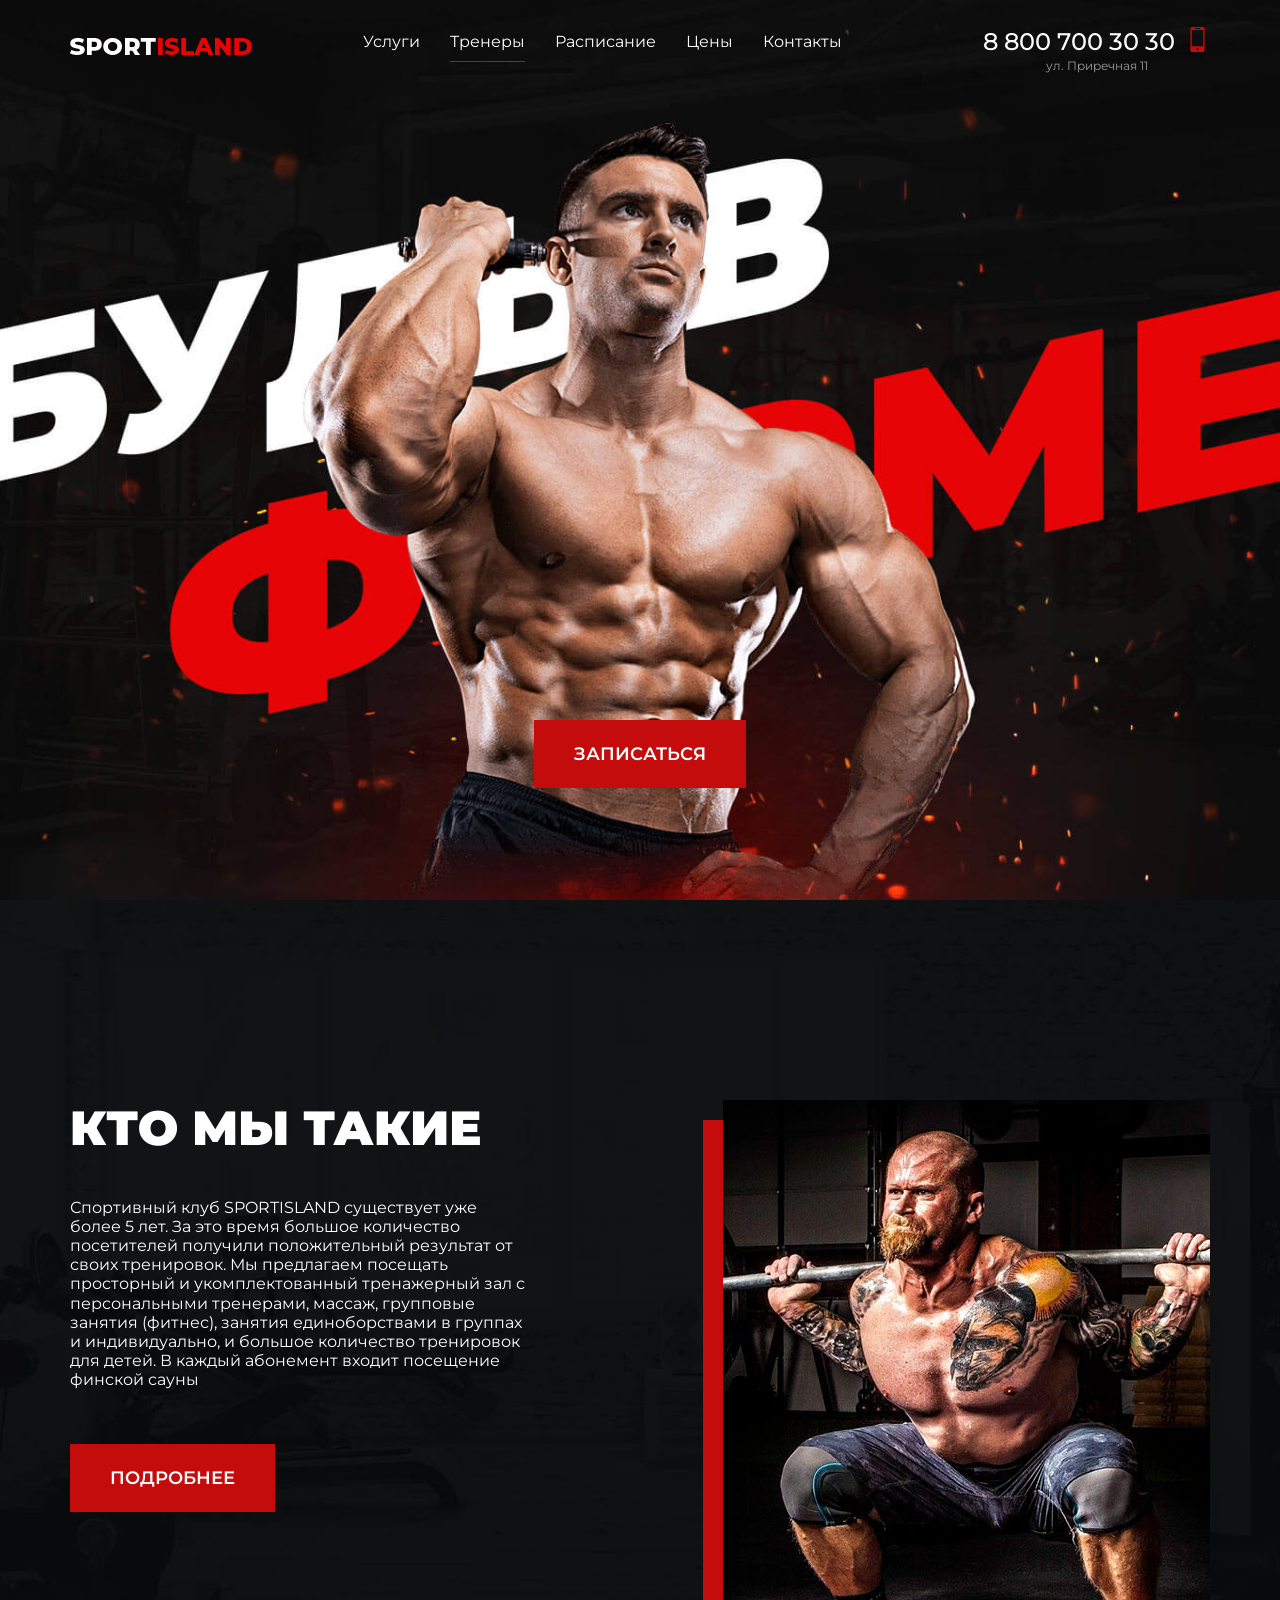
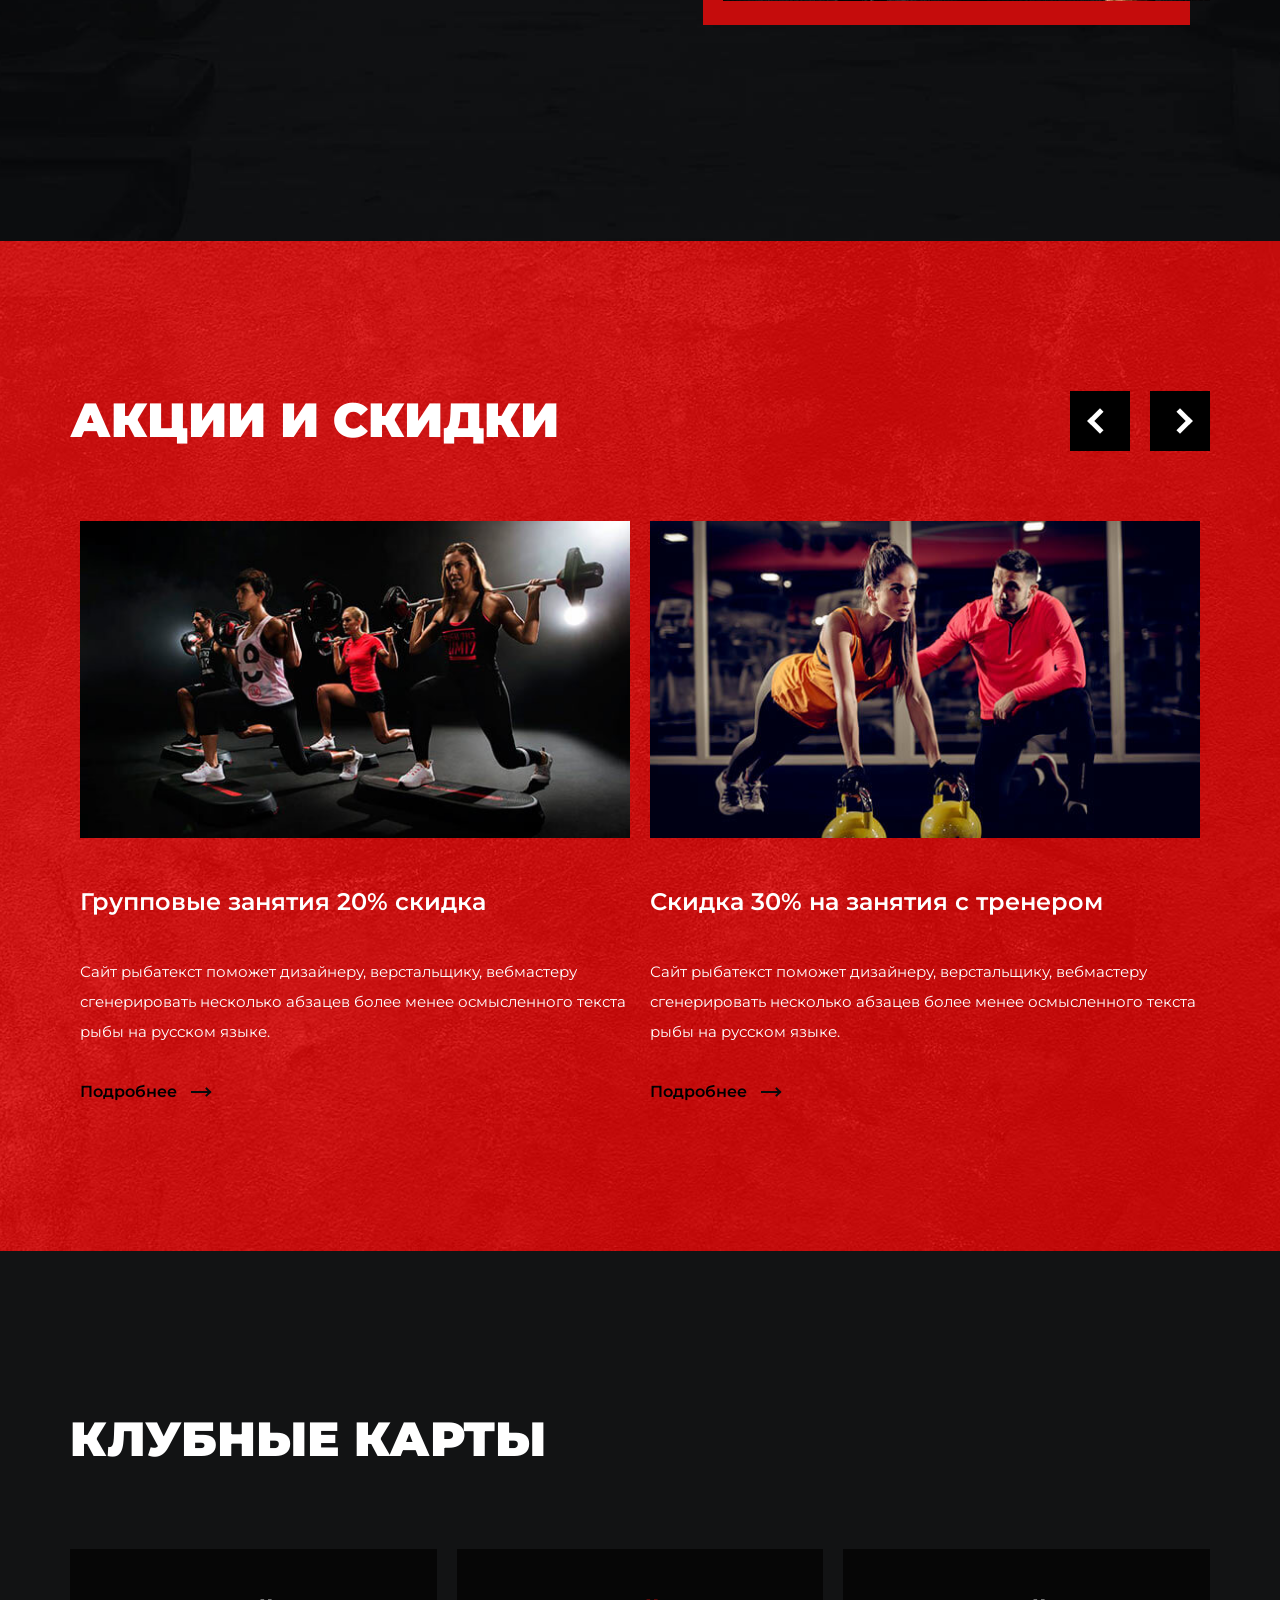
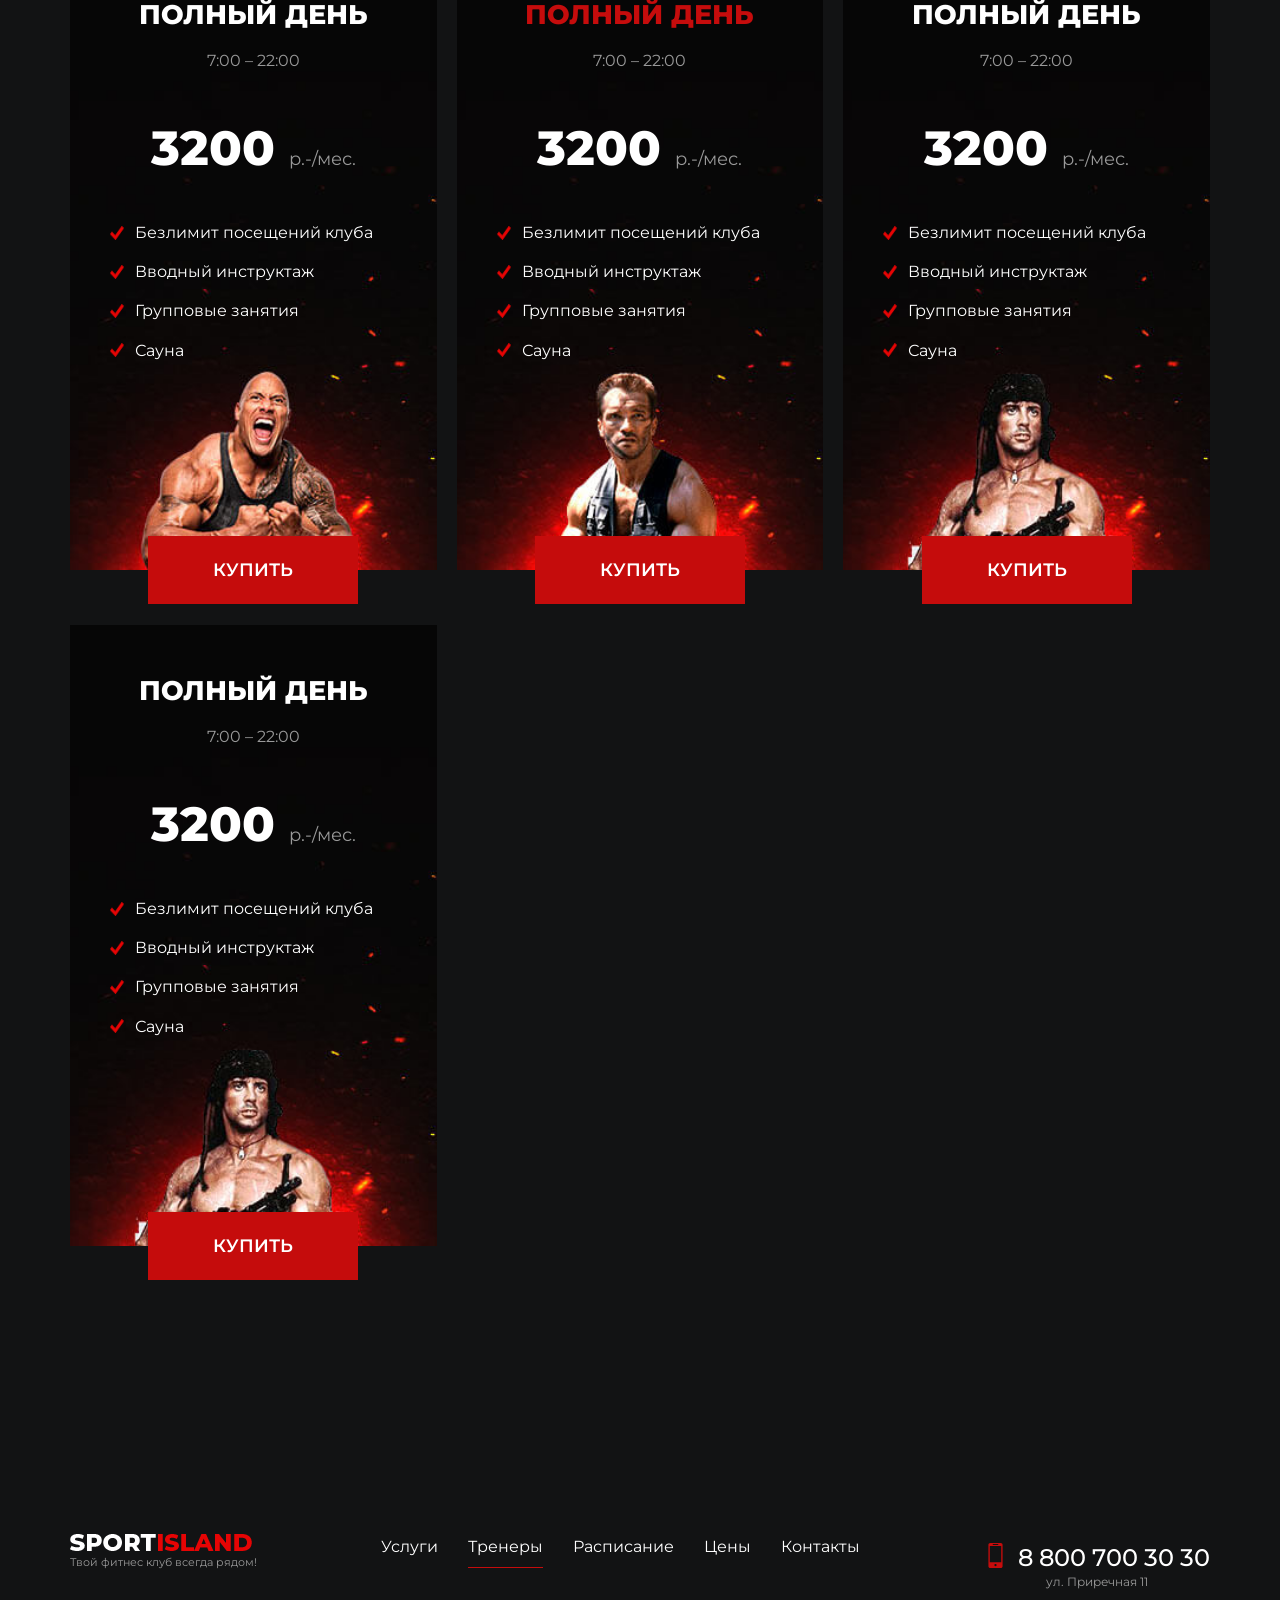
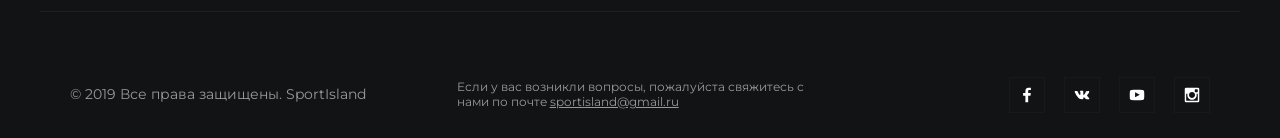
==== commit f0c41489: "Влил адаптивку и сделал правки 13.02.20" ====
--- a/assets/index.html
+++ b/assets/index.html
@@ -40,6 +40,9 @@
           <a href="tel:88007003030" class="widget-contacts__phone"> 8 800 700 30 30 </a>
           <p class="widget-contacts__address"> ул. Приречная 11 </p>
         </address>
+        <button class="main-header__mobile">
+          <span class="sr-only">Открыть мобильное меню</span>
+        </button>
       </div>
     </header>
     <main class="main-content">
--- a/assets/css/styles.css
+++ b/assets/css/styles.css
@@ -1,2 +1,2 @@
-@charset "UTF-8";.slick-loading .slick-list{background:url(ajax-loader.gif) center center no-repeat #fff}.slick-next,.slick-prev{position:absolute;display:block;height:20px;width:20px;line-height:0;font-size:0;cursor:pointer;background:0 0;color:transparent;top:50%;-webkit-transform:translate(0,-50%);-ms-transform:translate(0,-50%);-moz-transform:translate(0,-50%);-o-transform:translate(0,-50%);transform:translate(0,-50%);padding:0;border:none;outline:0}.slick-next:focus,.slick-next:hover,.slick-prev:focus,.slick-prev:hover{outline:0;background:0 0;color:transparent}.slick-next:focus:before,.slick-next:hover:before,.slick-prev:focus:before,.slick-prev:hover:before{opacity:1}.slick-next.slick-disabled:before,.slick-prev.slick-disabled:before{opacity:.25}.slick-next:before,.slick-prev:before{font-family:slick;font-size:20px;line-height:1;color:#fff;opacity:.75;-webkit-font-smoothing:antialiased;-moz-osx-font-smoothing:grayscale}@font-face{font-family:slick;font-weight:400;font-style:normal;src:url(fonts/slick.eot);src:url(fonts/slick.eot?#iefix) format('embedded-opentype'),url(fonts/slick.woff) format('woff'),url(fonts/slick.ttf) format('truetype'),url(fonts/slick.svg#slick) format('svg')}.slick-prev{left:-25px}[dir=rtl] .slick-prev{left:auto;right:-25px}.slick-prev:before{content:"←"}[dir=rtl] .slick-prev:before{content:"→"}.slick-next{right:-25px}[dir=rtl] .slick-next{left:-25px;right:auto}.slick-next:before{content:"→"}[dir=rtl] .slick-next:before{content:"←"}.slick-dotted .slick-slider{margin-bottom:30px}.slick-dots{position:absolute;bottom:-25px;list-style:none;display:block;text-align:center;padding:0;margin:0;width:100%}.slick-dots li{position:relative;display:inline-block;height:20px;width:20px;margin:0 5px;padding:0;cursor:pointer}.slick-dots li button{border:0;background:0 0;display:block;height:20px;width:20px;outline:0;line-height:0;font-size:0;color:transparent;padding:5px;cursor:pointer}.slick-dots li button:focus,.slick-dots li button:hover{outline:0}.slick-dots li button:focus:before,.slick-dots li button:hover:before{opacity:1}.slick-dots li button:before{position:absolute;top:0;left:0;content:"•";width:20px;height:20px;font-family:slick;font-size:6px;line-height:20px;text-align:center;color:#000;opacity:.25;-webkit-font-smoothing:antialiased;-moz-osx-font-smoothing:grayscale}.slick-dots li.slick-active button:before{color:#000;opacity:.75}.slick-slider{position:relative;display:block;-webkit-box-sizing:border-box;-moz-box-sizing:border-box;box-sizing:border-box;-webkit-touch-callout:none;-webkit-user-select:none;-moz-user-select:none;-ms-user-select:none;user-select:none;-ms-touch-action:pan-y;touch-action:pan-y;-webkit-tap-highlight-color:transparent}.slick-list{position:relative;overflow:hidden;display:block;margin:0;padding:0}.slick-list:focus{outline:0}.slick-list.dragging{cursor:pointer;cursor:hand}.slick-slider .slick-list,.slick-slider .slick-track{-webkit-transform:translate3d(0,0,0);-moz-transform:translate3d(0,0,0);-ms-transform:translate3d(0,0,0);-o-transform:translate3d(0,0,0);transform:translate3d(0,0,0)}.slick-track{position:relative;left:0;top:0;display:block;margin-left:auto;margin-right:auto}.slick-track:after,.slick-track:before{content:"";display:table}.slick-track:after{clear:both}.slick-loading .slick-track{visibility:hidden}.slick-slide{float:left;height:100%;min-height:1px;display:none}[dir=rtl] .slick-slide{float:right}.slick-slide img{display:block}.slick-slide.slick-loading img{display:none}.slick-slide.dragging img{pointer-events:none}.slick-initialized .slick-slide{display:block}.slick-loading .slick-slide{visibility:hidden}.slick-vertical .slick-slide{display:block;height:auto;border:1px solid transparent}.slick-arrow.slick-hidden{display:none}blockquote,body,code,dd,div,dl,dt,fieldset,form,h1,h2,h3,h4,h5,h6,input,li,p,pre,td,textarea,th,ul{margin:0;padding:0}table{border-collapse:collapse;border-spacing:0}abbr,fieldset,img{border:0}address,caption,cite,code,dfn,em,strong,th,var{font-style:normal;font-weight:400}ul li{list-style:none}caption,th{text-align:left}h1,h2,h3,h4,h5,h6{font-size:100%;font-weight:400}sup{vertical-align:text-top}sub{vertical-align:text-bottom}input,select,textarea{font-family:inherit;font-size:inherit;font-weight:inherit}legend{color:#000}article,aside,details,figcaption,figure,footer,header,hgroup,main,menu,nav,section{display:block}img{max-width:100%}body,html{-webkit-box-sizing:border-box;-moz-box-sizing:border-box;box-sizing:border-box}:focus{outline:0;-webkit-box-shadow:0 0 20px 3px rgba(255,0,0,.3);-moz-box-shadow:0 0 20px 3px rgba(255,0,0,.3);box-shadow:0 0 20px 3px rgba(255,0,0,.3)}*,:after,:before{-webkit-box-sizing:inherit;-moz-box-sizing:inherit;box-sizing:inherit}body{font-family:Montserrat,'Open Sans',Arial,sans-serif;max-width:1920px;color:#fff;margin:0 auto;font-size:16px;font-weight:400;line-height:1.2;background-color:#121314}::-webkit-scrollbar{width:10px;height:5px;background-color:#222}::-webkit-scrollbar-thumb{border-radius:2px;background-color:#c50c0c}img,video{max-width:100%;height:auto}a{text-decoration:none}.d-n{display:none}.d-b{display:block}.d-f{display:-webkit-box;display:-webkit-flex;display:-moz-box;display:-ms-flexbox;display:flex}.ttu{text-transform:uppercase}.ta-c{text-align:center}.ov-h{overflow:hidden}.ov-s{overflow:scroll}.black{color:#000}.wrapper{max-width:1200px;margin:0 auto;padding-left:30px;padding-right:30px}.row{display:-webkit-box;display:-webkit-flex;display:-moz-box;display:-ms-flexbox;display:flex;-webkit-flex-wrap:wrap;-ms-flex-wrap:wrap;flex-wrap:wrap;margin-left:-10px;margin-right:-10px}.col{-webkit-box-sizing:border-box;-moz-box-sizing:border-box;box-sizing:border-box;word-wrap:break-word;margin-left:10px;margin-right:10px}.screen-reader-text,.sr-only{position:absolute;width:1px;height:1px;margin:-1px;border:0;padding:0;clip:rect(0 0 0 0);overflow:hidden}.btn{-webkit-appearance:none;-moz-appearance:none;appearance:none;display:inline-block;background-color:#c50c0c;color:#fff;border:none;text-align:center;font-weight:600;font-size:18px;padding:25px 40px;text-transform:uppercase;line-height:1}.btn:active,.btn:focus,.btn:hover{background-color:#ae0b0b;-webkit-transition:background-color .5s;-o-transition:background-color .5s;-moz-transition:background-color .5s;transition:background-color .5s}.main-heading,.page-heading{font-size:48px;font-weight:900;color:#fff;text-transform:uppercase}.main-heading_404{padding-top:200px;padding-bottom:200px;text-align:center;font-size:6vw}.page-heading{font-size:36px}.link-more{font-weight:600;font-size:16px;padding-right:35px;display:inline-block;color:#c50c0c;background-image:url(../img/icons/arrow_red.png);-webkit-background-size:21px 10px;-moz-background-size:21px 10px;background-size:21px 10px;background-repeat:no-repeat;background-position:right center}.link-more:active,.link-more:focus,.link-more:hover{color:#fff;background-image:url(../img/icons/arrow_white.png)}.link-more_inverse{background-image:url(../img/icons/arrow_black.png)}.price{font-size:48px;font-weight:800;color:#fff}.price__unit{color:#999;font-size:18px;font-weight:400}.inner .main-content{background-image:url(../img/inner_bg.jpg);background-position:top center;background-attachment:fixed;-webkit-background-size:cover;-moz-background-size:cover;background-size:cover;background-repeat:no-repeat;padding-top:140px;padding-bottom:140px}.inner .cards{background-image:unset}.inner .cards__h{margin-bottom:45px}.like{padding-left:20px;background-image:url(../img/svg/like.svg);-webkit-background-size:15px 15px;-moz-background-size:15px;background-size:15px;background-position:left center;background-repeat:no-repeat;position:relative}.like svg{width:15px;height:15px;position:absolute;top:50%;left:0;-webkit-transform:translateY(-50%);-moz-transform:translateY(-50%);-ms-transform:translateY(-50%);-o-transform:translateY(-50%);transform:translateY(-50%)}.like path{fill:#666}.like.like_liked,.like:active,.like:focus,.like:hover{color:#fff}.like.like_liked path,.like:active path,.like:focus path,.like:hover path{fill:#fff}.main-header{padding-top:20px;background-color:transparent;height:100px;margin-bottom:-100px;position:relative;z-index:2}.main-header__wrap{display:-webkit-box;display:-webkit-flex;display:-moz-box;display:-ms-flexbox;display:flex;-webkit-box-pack:justify;-webkit-justify-content:space-between;-moz-box-pack:justify;-ms-flex-pack:justify;justify-content:space-between;-webkit-box-align:center;-webkit-align-items:center;-moz-box-align:center;-ms-flex-align:center;align-items:center}.main-header__logolink,.main-header__logolink img{display:block}.main-header__widget{margin-left:30px}.main-navigation{margin:0 10px}.main-navigation__list{display:-webkit-box;display:-webkit-flex;display:-moz-box;display:-ms-flexbox;display:flex;-webkit-box-pack:justify;-webkit-justify-content:space-between;-moz-box-pack:justify;-ms-flex-pack:justify;justify-content:space-between;list-style:none;-webkit-box-align:baseline;-webkit-align-items:baseline;-moz-box-align:baseline;-ms-flex-align:baseline;align-items:baseline}.main-navigation__list li{padding-bottom:10px;border-bottom:1px solid transparent}.main-navigation__list li+li{margin-left:30px}.main-navigation__list a{color:#fff}.main-navigation__list li.active,.main-navigation__list li.current-menu-item,.main-navigation__list li:hover{border-bottom-color:#c50c0c}.inner .main-header{border-bottom:1px solid #131313}.widget-contacts{display:block}.widget-contacts__phone{font-weight:500;line-height:1;color:#fff;font-size:24px;display:block;padding-top:10px;padding-bottom:5px;padding-right:35px;background-image:url(../img/svg/phone.svg);-webkit-background-size:25px 25px;-moz-background-size:25px 25px;background-size:25px 25px;background-repeat:no-repeat;background-position:right center}.widget-contacts__phone:active,.widget-contacts__phone:focus,.widget-contacts__phone:hover{color:#777;-webkit-transition:color .5s;-o-transition:color .5s;-moz-transition:color .5s;transition:color .5s}.widget-contacts__address{margin:0;padding:0;text-align:center;color:#999;font-size:12px}.footer .widget-contacts__phone{padding-right:0;padding-left:35px;background-position:left center}.widget-contact-mail{font-size:12px}.widget-contact-mail a{color:#999;text-decoration:underline}.widget-contact-mail a:active,.widget-contact-mail a:focus,.widget-contact-mail a:hover{color:#fff;-webkit-transition:color .5s;-o-transition:color .5s;-moz-transition:color .5s;transition:color .5s}.widget-social-links{display:inline-block;vertical-align:middle;width:36px;height:36px;border:1px solid #18191b;position:relative}.widget-social-links svg{width:15px;height:15px;position:absolute;top:50%;left:50%;-webkit-transform:translate(-50%,-50%);-moz-transform:translate(-50%,-50%);-ms-transform:translate(-50%,-50%);-o-transform:translate(-50%,-50%);transform:translate(-50%,-50%)}.widget-social-links+.widget-social-links{margin-left:15px}.widget-social-links:active path,.widget-social-links:focus path,.widget-social-links:hover path{fill:#c50c0c;-webkit-transition:fill .5s;-o-transition:fill .5s;-moz-transition:fill .5s;transition:fill .5s}.widget-address,.widget-email,.widget-phone,.widget-working-time{font-size:16px;color:#ccc;padding-left:30px;position:relative}.widget-address:after,.widget-email:after,.widget-phone:after,.widget-working-time:after{content:'';display:block;position:absolute;top:50%;left:0;-webkit-transform:translateY(-50%);-moz-transform:translateY(-50%);-ms-transform:translateY(-50%);-o-transform:translateY(-50%);transform:translateY(-50%);width:25px;height:25px;border:none;-moz-border-radius:50%;border-radius:50%;background-color:#c50c0c;background-repeat:no-repeat;-webkit-background-size:15px 15px;-moz-background-size:15px;background-size:15px;background-position:center}.widget-address:after{background-image:url(../img/svg/placeholder-for-map.svg)}.widget-working-time:after{background-image:url("../img/svg/clock (2).svg")}.widget-phone:after{background-image:url(../img/svg/smartphone.svg)}.widget-email:after{background-image:url(../img/svg/mail.svg)}.footer{padding-top:50px;padding-bottom:25px;background-color:#121314}.footer .main-header{margin-bottom:0;padding-top:5px;padding-bottom:35px}.footer .slogan{color:#999;font-weight:400;font-size:11px}.main-footer{border-top:1px solid #1f2021;padding-top:35px}.main-footer__row{-webkit-box-align:center;-webkit-align-items:center;-moz-box-align:center;-ms-flex-align:center;align-items:center}.main-footer__widget{-webkit-box-sizing:border-box;-moz-box-sizing:border-box;box-sizing:border-box;word-wrap:break-word;margin-left:10px;margin-right:10px;width:-webkit-calc(33.333333333333336% - 20px);width:-moz-calc(33.333333333333336% - 20px);width:calc(33.333333333333336% - 20px);color:#999}.main-footer__widget_copyright{font-size:14px}.main-footer__widget_social{text-align:right}.modal{position:fixed;background-color:rgba(0,0,0,.8);top:0;left:0;width:100%;height:100vh;z-index:9998;display:none}.modal.active{display:block}.modal .wrapper{position:relative;height:100vh}.modal__closer{position:absolute;top:10px;right:10px;border:none;background-color:transparent;display:block;width:30px;height:30px;cursor:pointer}.modal__closer:after,.modal__closer:before{content:'';display:block;position:absolute;border-bottom:1px solid #fff;top:50%;width:100%;left:0}.modal__closer:before{-webkit-transform:rotate(45deg);-moz-transform:rotate(45deg);-ms-transform:rotate(45deg);-o-transform:rotate(45deg);transform:rotate(45deg)}.modal__closer:after{-webkit-transform:rotate(-45deg);-moz-transform:rotate(-45deg);-ms-transform:rotate(-45deg);-o-transform:rotate(-45deg);transform:rotate(-45deg)}.modal__closer:active:after,.modal__closer:active:before,.modal__closer:focus:after,.modal__closer:focus:before,.modal__closer:hover:after,.modal__closer:hover:before{border-bottom-color:#c50c0c;-webkit-transition:border-bottom-color .5s;-o-transition:border-bottom-color .5s;-moz-transition:border-bottom-color .5s;transition:border-bottom-color .5s}.modal-content{-webkit-box-shadow:0 0 15px 3px #777;-moz-box-shadow:0 0 15px 3px #777;box-shadow:0 0 15px 3px #777;padding:40px 10px;position:absolute;z-index:99999;top:50%;left:50%;-webkit-transform:translate(-50%,-50%);-moz-transform:translate(-50%,-50%);-ms-transform:translate(-50%,-50%);-o-transform:translate(-50%,-50%);transform:translate(-50%,-50%);min-width:300px;width:90%;max-width:800px;overflow:auto;background-color:#000}.modal-content__h{font-weight:800;font-size:24px;margin-bottom:30px}.modal-form__form{text-align:center}.modal-form__form p{margin-bottom:20px}.modal-form__form input{width:80%;margin:0 auto;border:none;display:block;font:inherit;background-color:#1f2021;color:#ccc;padding-top:20px;padding-bottom:20px;padding-left:30px}.modal-form__form input::-webkit-input-placeholder{color:#ccc;font-size:16px}.modal-form__form input::-moz-placeholder{color:#ccc;font-size:16px}.modal-form__form input:-ms-input-placeholder{color:#ccc;font-size:16px}.modal-form__form input::-ms-input-placeholder{color:#ccc;font-size:16px}.modal-form__form input::placeholder{color:#ccc;font-size:16px}.breadcrumbs{margin:0 0 75px;padding:0;display:-webkit-box;display:-webkit-flex;display:-moz-box;display:-ms-flexbox;display:flex;-webkit-box-align:baseline;-webkit-align-items:baseline;-moz-box-align:baseline;-ms-flex-align:baseline;align-items:baseline}.breadcrumbs__item{font-size:14px;padding-right:5px}.breadcrumbs__item:last-child a{color:#999}.breadcrumbs__item:last-child a:active,.breadcrumbs__item:last-child a:focus,.breadcrumbs__item:last-child a:hover{color:#fff;-webkit-transition:color .5s;-o-transition:color .5s;-moz-transition:color .5s;transition:color .5s}.breadcrumbs__item+.breadcrumbs__item:before{content:'/';color:#fff}.breadcrumbs__item a:active,.breadcrumbs__item a:focus,.breadcrumbs__item a:hover{color:#777;-webkit-transition:color .5s;-o-transition:color .5s;-moz-transition:color .5s;transition:color .5s}.breadcrumbs a,.breadcrumbs__link{color:#fff;margin:0 5px}.breadcrumbs a.home,.breadcrumbs__link.home{margin-left:0}.breadcrumbs a:active,.breadcrumbs a:focus,.breadcrumbs a:hover,.breadcrumbs__link:active,.breadcrumbs__link:focus,.breadcrumbs__link:hover{-webkit-transition:color .5s;-o-transition:color .5s;-moz-transition:color .5s;transition:color .5s;color:#777}.breadcrumbs .current-item{color:#999}.breadcrumbs .current-item:active,.breadcrumbs .current-item:focus,.breadcrumbs .current-item:hover{-webkit-transition:color .5s;-o-transition:color .5s;-moz-transition:color .5s;transition:color .5s;color:#fff}.pagination.navigation{color:#fff}.pagination.navigation .nav-links{width:295px;margin:0 auto;display:-webkit-box;display:-webkit-flex;display:-moz-box;display:-ms-flexbox;display:flex;-webkit-box-align:baseline;-webkit-align-items:baseline;-moz-box-align:baseline;-ms-flex-align:baseline;align-items:baseline}.pagination.navigation .page-numbers{display:block;font-size:18px;width:40px;height:40px;color:#fff;text-align:center;padding:10px 0;background-color:transparent;-webkit-transition:background-color .5s;-o-transition:background-color .5s;-moz-transition:background-color .5s;transition:background-color .5s}.pagination.navigation .page-numbers.current,.pagination.navigation .page-numbers:active,.pagination.navigation .page-numbers:focus,.pagination.navigation .page-numbers:hover{background-color:#c50c0c}.pagination.navigation .page-numbers.next,.pagination.navigation .page-numbers.prev{display:none}.page-numbers+.page-numbers{margin-left:10px}.main-content{position:relative;z-index:1}.banner{text-align:center;height:100vh;background-image:url(../img/index__firstScreen_bg.jpg);-webkit-background-size:cover;-moz-background-size:cover;background-size:cover;background-position:center;background-repeat:no-repeat;background-attachment:fixed;position:relative;z-index:1}.banner__link{position:absolute;bottom:12.4vh;left:50%;-webkit-transform:translateX(-50%);-moz-transform:translateX(-50%);-ms-transform:translateX(-50%);-o-transform:translateX(-50%);transform:translateX(-50%)}.about{padding-top:200px;padding-bottom:200px;background-image:url(../img/index__secondScreen_bg.jpg);-webkit-background-size:cover;-moz-background-size:cover;background-size:cover;background-position:center;background-repeat:no-repeat}.about__flex{display:-webkit-box;display:-webkit-flex;display:-moz-box;display:-ms-flexbox;display:flex;-webkit-box-pack:justify;-webkit-justify-content:space-between;-moz-box-pack:justify;-ms-flex-pack:justify;justify-content:space-between}.about__wrap{width:-webkit-calc(41.66666666666667% - 20px);width:-moz-calc(41.66666666666667% - 20px);width:calc(41.66666666666667% - 20px)}.about__h{margin-bottom:40px}.about__text{font-size:16px;font-weight:400;margin-bottom:55px}.about__thumb{background-color:#c50c0c;margin-right:20px;margin-top:20px}.about__thumb img{position:relative;top:-20px;right:-20px}.sales{padding-top:150px;padding-bottom:150px;background-image:url(../img/index__redScreen_bg.jpg);-webkit-background-size:cover;-moz-background-size:cover;background-size:cover;background-position:center;background-repeat:no-repeat}.sales__header{display:-webkit-box;display:-webkit-flex;display:-moz-box;display:-ms-flexbox;display:flex;-webkit-box-pack:justify;-webkit-justify-content:space-between;-moz-box-pack:justify;-ms-flex-pack:justify;justify-content:space-between;-webkit-box-align:center;-webkit-align-items:center;-moz-box-align:center;-ms-flex-align:center;align-items:center;margin-bottom:70px}.sales__btns{display:-webkit-box;display:-webkit-flex;display:-moz-box;display:-ms-flexbox;display:flex;-webkit-box-pack:justify;-webkit-justify-content:space-between;-moz-box-pack:justify;-ms-flex-pack:justify;justify-content:space-between;width:140px}.sales__btn{border:none;width:60px;height:60px;background-color:#000;position:relative;cursor:pointer}.sales__btn:before{content:'';display:block;width:18px;height:18px;border-top:5px solid #fff;border-right:5px solid #fff;position:absolute;top:50%;left:50%}.sales__btn_next:before{-webkit-transform:translate(-50%,-50%) rotate(45deg);-moz-transform:translate(-50%,-50%) rotate(45deg);-ms-transform:translate(-50%,-50%) rotate(45deg);-o-transform:translate(-50%,-50%) rotate(45deg);transform:translate(-50%,-50%) rotate(45deg)}.sales__btn_prev:before{-webkit-transform:translate(-50%,-50%) rotate(-135deg);-moz-transform:translate(-50%,-50%) rotate(-135deg);-ms-transform:translate(-50%,-50%) rotate(-135deg);-o-transform:translate(-50%,-50%) rotate(-135deg);transform:translate(-50%,-50%) rotate(-135deg)}.sales__btn:active,.sales__btn:focus,.sales__btn:hover{background-color:#fff;-webkit-transition:.5s;-o-transition:.5s;-moz-transition:.5s;transition:.5s}.sales__btn:active:before,.sales__btn:focus:before,.sales__btn:hover:before{border-color:#000;-webkit-transition:border-color .5s;-o-transition:border-color .5s;-moz-transition:border-color .5s;transition:border-color .5s}.sales__slider{display:-webkit-box;display:-webkit-flex;display:-moz-box;display:-ms-flexbox;display:flex;-webkit-box-pack:justify;-webkit-justify-content:space-between;-moz-box-pack:justify;-ms-flex-pack:justify;justify-content:space-between}.slider__slide{padding:0 10px}.stock__link{display:block}.stock__thumb{width:100%;margin-bottom:50px}.stock__h{font-size:24px;font-weight:600;color:#fff;margin-bottom:40px}.stock__h:active,.stock__h:focus,.stock__h:hover{color:#ddd;-webkit-transition:color .5s;-o-transition:color .5s;-moz-transition:color .5s;transition:color .5s}.stock__text{color:#fff;font-size:15px;font-weight:400;line-height:30px;margin-bottom:35px}.stock__text:active,.stock__text:focus,.stock__text:hover{color:#ddd;-webkit-transition:color .5s;-o-transition:color .5s;-moz-transition:color .5s;transition:color .5s}.stock__more{color:#000}.stock__more:active,.stock__more:focus,.stock__more:hover{color:#fff;background-image:url(../img/icons/arrow_white.png)}.cards{padding-top:160px;padding-bottom:160px;background-image:url(../img/index__finalScreen_bg.jpg);-webkit-background-size:cover;-moz-background-size:cover;background-size:cover;background-position:center;background-repeat:no-repeat;background-attachment:fixed}.cards__h{margin-bottom:80px}.cards__list{list-style:none}.card{-webkit-box-sizing:border-box;-moz-box-sizing:border-box;box-sizing:border-box;word-wrap:break-word;margin-left:10px;margin-right:10px;width:-webkit-calc(33.333333333333336% - 20px);width:-moz-calc(33.333333333333336% - 20px);width:calc(33.333333333333336% - 20px);margin-bottom:55px;position:relative;-webkit-background-size:cover;-moz-background-size:cover;background-size:cover;background-position:center;background-repeat:no-repeat;padding:50px 40px 190px}.card:nth-child(1){background-image:url(../img/index__cards_card1.jpg)}.card:nth-child(2){background-image:url(../img/index__cards_card2.jpg)}.card:nth-child(3),.card:nth-child(4){background-image:url(../img/index__cards_card3.jpg)}.card_profitable .card__name{color:#c50c0c}.card__name{font-size:27px;font-weight:800;text-align:center;margin-bottom:20px;text-transform:uppercase}.card__time{font-size:16px;font-weight:400;color:#999;text-align:center;margin-bottom:50px}.card__price{padding-bottom:45px;text-align:center;margin:0}.card__features{padding:0;margin:0 0 20px}.card__feature{font-size:16px;font-weight:400;padding-left:25px;background-image:url(../img/icons/checkmark.png);background-repeat:no-repeat;-webkit-background-size:14px 14px;-moz-background-size:14px 14px;background-size:14px 14px;background-position:left center}.card__feature+.card__feature{margin-top:20px}.card__buy{position:absolute;bottom:0;left:50%;padding-left:65px;padding-right:65px;-webkit-transform:translate(-50%,50%);-moz-transform:translate(-50%,50%);-ms-transform:translate(-50%,50%);-o-transform:translate(-50%,50%);transform:translate(-50%,50%)}.last-posts{padding-bottom:80px}.last-posts__h{margin-bottom:45px}.posts-list{margin:0;padding:0}.last-post__link{display:-webkit-box;display:-webkit-flex;display:-moz-box;display:-ms-flexbox;display:flex}.last-post__thumb{margin:0;padding:0;min-width:25%}.last-post__img{display:block}.last-post__wrap{-webkit-box-flex:1;-webkit-flex-grow:1;-moz-box-flex:1;-ms-flex-positive:1;flex-grow:1;padding-left:25px}.last-post__h{font-size:24px;color:#fff;font-weight:800;margin-bottom:35px}.last-post__text{margin-bottom:25px;color:#fff;font-size:16px;line-height:25px}.last-post+.last-post{margin-top:30px}.categories__h{margin-bottom:50px}.categories-list{display:-webkit-box;display:-webkit-flex;display:-moz-box;display:-ms-flexbox;display:flex;-webkit-flex-wrap:wrap;-ms-flex-wrap:wrap;flex-wrap:wrap;margin-left:-10px;margin-right:-10px}.category{-webkit-box-sizing:border-box;-moz-box-sizing:border-box;box-sizing:border-box;word-wrap:break-word;margin-left:10px;margin-right:10px;width:-webkit-calc(33.333333333333336% - 20px);width:-moz-calc(33.333333333333336% - 20px);width:calc(33.333333333333336% - 20px);margin-bottom:20px}.category__thumb{margin-bottom:20px}.category__name{font-size:24px;color:#fff;font-weight:800}.category-posts__h{margin-bottom:40px}.pagination{padding-top:60px}.pagination__links{width:295px;margin:0 auto;display:-webkit-box;display:-webkit-flex;display:-moz-box;display:-ms-flexbox;display:flex;-webkit-box-align:baseline;-webkit-align-items:baseline;-moz-box-align:baseline;-ms-flex-align:baseline;align-items:baseline}.pagination__block{font-size:18px;width:40px;height:40px;position:relative;z-index:1;background-color:transparent}.pagination__block:active,.pagination__block:focus,.pagination__block:hover,.pagination__block_current{background-color:#c50c0c;-webkit-transition:background-color .5s;-o-transition:background-color .5s;-moz-transition:background-color .5s;transition:background-color .5s}.pagination__block+.pagination__block{margin-left:10px}.pagination__link{display:block;color:#fff;position:absolute;text-align:center;padding:10px 0;top:0;bottom:0;left:0;right:0;z-index:2}.main-article__header{margin-bottom:40px}.main-article__thumb{display:block;margin-bottom:50px}.main-article__h{font-size:48px;text-transform:uppercase;font-weight:900}.main-article h2,.main-article h3{font-size:24px;margin-bottom:30px;font-weight:800}.main-article h4,.main-article h5{font-size:20px;margin-bottom:30px;font-weight:600}.main-article ul{margin:0 0 10px;padding:0 0 0 20px}.main-article li{list-style:disc}.main-article li+li{margin-top:5px}.main-article p{font-size:16px;line-height:1.1;margin-bottom:20px}.main-article__footer{padding-top:30px;padding-bottom:1px;color:#666;font-size:16px}.main-article__footer time{margin-right:20px}.main-article__like{color:#666}.contacts__h{margin-bottom:45px}.contacts__h_form{margin-bottom:30px}.contacts__info{display:-webkit-box;display:-webkit-flex;display:-moz-box;display:-ms-flexbox;display:flex;-webkit-box-align:center;-webkit-align-items:center;-moz-box-align:center;-ms-flex-align:center;align-items:center;margin-bottom:70px}.contacts__info>*+*{margin-left:45px}.contacts__form,.contacts__form p{display:-webkit-box;display:-webkit-flex;display:-moz-box;display:-ms-flexbox;display:flex;-webkit-box-pack:justify;-webkit-justify-content:space-between;-moz-box-pack:justify;-ms-flex-pack:justify;justify-content:space-between;-webkit-box-align:center;-webkit-align-items:center;-moz-box-align:center;-ms-flex-align:center;align-items:center;-webkit-flex-wrap:wrap;-ms-flex-wrap:wrap;flex-wrap:wrap}.map{position:relative;z-index:1}.map iframe{position:absolute;width:100%;height:100%;top:0;left:0;right:0;bottom:0;z-index:2}.map__fallback{display:block;margin-bottom:30px}.contacts-form__label{width:-webkit-calc(33.33333% - 20px);width:-moz-calc(33.33333% - 20px);width:calc(33.33333% - 20px)}.contacts-form__label_textarea{width:100%}.contacts-form__input,.contacts-form__textarea{border:none;display:block;font:inherit;width:100%;background-color:#1f2021;color:#ccc;margin-bottom:30px;word-break:break-all;padding:20px 30px}.contacts-form__input::-webkit-input-placeholder,.contacts-form__textarea::-webkit-input-placeholder{color:#ccc;font-size:16px}.contacts-form__input::-moz-placeholder,.contacts-form__textarea::-moz-placeholder{color:#ccc;font-size:16px}.contacts-form__input:-ms-input-placeholder,.contacts-form__textarea:-ms-input-placeholder{color:#ccc;font-size:16px}.contacts-form__input::-ms-input-placeholder,.contacts-form__textarea::-ms-input-placeholder{color:#ccc;font-size:16px}.contacts-form__input::placeholder,.contacts-form__textarea::placeholder{color:#ccc;font-size:16px}.contacts-form__textarea{resize:none}.contacts-form__btn{margin-left:auto}.contacts-form br{display:none}.prices{margin-bottom:-80px}.prices__h{margin-bottom:45px}.prices table{border:1px solid #555;width:100%;font-size:14px;color:#999}.prices thead{border:1px solid #555}.prices td{padding:10px 10px 10px 16px;border-left:1px solid #555}.services-list__item{margin-bottom:80px}.service{padding-right:50%;position:relative;min-height:464px}.service:nth-child(even){padding-right:0;padding-left:-webkit-calc(50% + 40px);padding-left:-moz-calc(50% + 40px);padding-left:calc(50% + 40px)}.service:nth-child(even) .service__thumb{left:0}.service__name{margin-bottom:35px}.service__text{font-size:16px;margin-bottom:60px}.service__action{display:-webkit-box;display:-webkit-flex;display:-moz-box;display:-ms-flexbox;display:flex;-webkit-box-align:center;-webkit-align-items:center;-moz-box-align:center;-ms-flex-align:center;align-items:center}.service__subscribe{margin-right:20px}.service__thumb{margin:0;padding:0;display:block;position:absolute;width:-webkit-calc(50% - 20px);width:-moz-calc(50% - 20px);width:calc(50% - 20px);max-width:500px;top:0;right:20px;bottom:0;background-color:#c50c0c}.service__img{width:100%;position:relative;top:-20px;right:-20px}.trainers__h{margin-bottom:40px}.trainers-list__item{margin-bottom:15px;padding:20px 30px;background-image:url(../img/trainers__trainer_bg.jpg);-webkit-background-size:cover;-moz-background-size:cover;background-size:cover}.trainer{display:-webkit-box;display:-webkit-flex;display:-moz-box;display:-ms-flexbox;display:flex;-webkit-box-pack:justify;-webkit-justify-content:space-between;-moz-box-pack:justify;-ms-flex-pack:justify;justify-content:space-between;-webkit-box-align:center;-webkit-align-items:center;-moz-box-align:center;-ms-flex-align:center;align-items:center}.trainer__wrap{padding-left:50px;padding-right:50px}.trainer__name{font-size:27px;font-weight:800;margin-bottom:20px}.trainer__text{line-height:30px}.schedule-page__h{margin-bottom:40px}.tabs-btns{margin-bottom:45px;display:-webkit-box;display:-webkit-flex;display:-moz-box;display:-ms-flexbox;display:flex;-webkit-box-pack:center;-webkit-justify-content:center;-moz-box-pack:center;-ms-flex-pack:center;justify-content:center;-webkit-box-align:center;-webkit-align-items:center;-moz-box-align:center;-ms-flex-align:center;align-items:center}.tabs-btns__item{display:block;padding:5px 10px;font-size:18px;font-weight:800;text-transform:uppercase}.tabs-btns__item+.tabs-btns__item{margin-left:15px}.tabs-btns__item.active-tab,.tabs-btns__item:active,.tabs-btns__item:focus,.tabs-btns__item:hover{background-color:#c50c0c;-webkit-transition:background-color .5s;-o-transition:background-color .5s;-moz-transition:background-color .5s;transition:background-color .5s}.tabs-btns__btn{color:#fff}.tabs-content__item{display:none}.tabs-content__item.active-tab{display:block!important}.tabs-content__list{margin:0;padding:0;list-style:none}.schedule{width:100%;font-size:14px;color:#999;text-align:center;display:-webkit-box;display:-webkit-flex;display:-moz-box;display:-ms-flexbox;display:flex;-webkit-flex-wrap:wrap;-ms-flex-wrap:wrap;flex-wrap:wrap;margin-left:-10px;margin-right:-10px}.schedule__item{width:25%;border:1px solid #555;padding:40px 10px;margin-bottom:-1px;margin-right:-1px}.schedule__time{width:125px;padding:5px 10px;-moz-border-radius:17px;border-radius:17px;background-color:#000;margin:0 auto 15px}.schedule__h{font-weight:800;font-size:21px;color:#fff;margin-bottom:15px}.schedule__trainer{margin-bottom:15px}.schedule__place{color:#6a44aa}@media screen and (max-width:780px){.wrapper{padding-left:15px;padding-right:15px}.card,.category,.main-footer__widget{width:-webkit-calc(50% - 20px);width:-moz-calc(50% - 20px);width:calc(50% - 20px)}}@media screen and (max-width:560px){.cards__list{-webkit-box-pack:center;-webkit-justify-content:center;-moz-box-pack:center;-ms-flex-pack:center;justify-content:center}.card{width:-webkit-calc(83.33333333333334% - 20px);width:-moz-calc(83.33333333333334% - 20px);width:calc(83.33333333333334% - 20px)}.categories-list{-webkit-box-pack:center;-webkit-justify-content:center;-moz-box-pack:center;-ms-flex-pack:center;justify-content:center}.category{width:-webkit-calc(83.33333333333334% - 20px);width:-moz-calc(83.33333333333334% - 20px);width:calc(83.33333333333334% - 20px)}}
+@charset "UTF-8";.slick-loading .slick-list{background:url(ajax-loader.gif) center center no-repeat #fff}.slick-next,.slick-prev{position:absolute;display:block;height:20px;width:20px;line-height:0;font-size:0;cursor:pointer;background:0 0;color:transparent;top:50%;-webkit-transform:translate(0,-50%);-ms-transform:translate(0,-50%);-moz-transform:translate(0,-50%);-o-transform:translate(0,-50%);transform:translate(0,-50%);padding:0;border:none;outline:0}.slick-next:focus,.slick-next:hover,.slick-prev:focus,.slick-prev:hover{outline:0;background:0 0;color:transparent}.slick-next:focus:before,.slick-next:hover:before,.slick-prev:focus:before,.slick-prev:hover:before{opacity:1}.slick-next.slick-disabled:before,.slick-prev.slick-disabled:before{opacity:.25}.slick-next:before,.slick-prev:before{font-family:slick;font-size:20px;line-height:1;color:#fff;opacity:.75;-webkit-font-smoothing:antialiased;-moz-osx-font-smoothing:grayscale}@font-face{font-family:slick;font-weight:400;font-style:normal;src:url(fonts/slick.eot);src:url(fonts/slick.eot?#iefix) format('embedded-opentype'),url(fonts/slick.woff) format('woff'),url(fonts/slick.ttf) format('truetype'),url(fonts/slick.svg#slick) format('svg')}.slick-prev{left:-25px}[dir=rtl] .slick-prev{left:auto;right:-25px}.slick-prev:before{content:"←"}[dir=rtl] .slick-prev:before{content:"→"}.slick-next{right:-25px}[dir=rtl] .slick-next{left:-25px;right:auto}.slick-next:before{content:"→"}[dir=rtl] .slick-next:before{content:"←"}.slick-dotted .slick-slider{margin-bottom:30px}.slick-dots{position:absolute;bottom:-25px;list-style:none;display:block;text-align:center;padding:0;margin:0;width:100%}.slick-dots li{position:relative;display:inline-block;height:20px;width:20px;margin:0 5px;padding:0;cursor:pointer}.slick-dots li button{border:0;background:0 0;display:block;height:20px;width:20px;outline:0;line-height:0;font-size:0;color:transparent;padding:5px;cursor:pointer}.slick-dots li button:focus,.slick-dots li button:hover{outline:0}.slick-dots li button:focus:before,.slick-dots li button:hover:before{opacity:1}.slick-dots li button:before{position:absolute;top:0;left:0;content:"•";width:20px;height:20px;font-family:slick;font-size:6px;line-height:20px;text-align:center;color:#000;opacity:.25;-webkit-font-smoothing:antialiased;-moz-osx-font-smoothing:grayscale}.slick-dots li.slick-active button:before{color:#000;opacity:.75}.slick-slider{position:relative;display:block;-webkit-box-sizing:border-box;-moz-box-sizing:border-box;box-sizing:border-box;-webkit-touch-callout:none;-webkit-user-select:none;-moz-user-select:none;-ms-user-select:none;user-select:none;-ms-touch-action:pan-y;touch-action:pan-y;-webkit-tap-highlight-color:transparent}.slick-list{position:relative;overflow:hidden;display:block;margin:0;padding:0}.slick-list:focus{outline:0}.slick-list.dragging{cursor:pointer;cursor:hand}.slick-slider .slick-list,.slick-slider .slick-track{-webkit-transform:translate3d(0,0,0);-moz-transform:translate3d(0,0,0);-ms-transform:translate3d(0,0,0);-o-transform:translate3d(0,0,0);transform:translate3d(0,0,0)}.slick-track{position:relative;left:0;top:0;display:block;margin-left:auto;margin-right:auto}.slick-track:after,.slick-track:before{content:"";display:table}.slick-track:after{clear:both}.slick-loading .slick-track{visibility:hidden}.slick-slide{float:left;height:100%;min-height:1px;display:none}[dir=rtl] .slick-slide{float:right}.slick-slide img{display:block}.slick-slide.slick-loading img{display:none}.slick-slide.dragging img{pointer-events:none}.slick-initialized .slick-slide{display:block}.slick-loading .slick-slide{visibility:hidden}.slick-vertical .slick-slide{display:block;height:auto;border:1px solid transparent}.slick-arrow.slick-hidden{display:none}blockquote,body,code,dd,div,dl,dt,fieldset,form,h1,h2,h3,h4,h5,h6,input,li,p,pre,td,textarea,th,ul{margin:0;padding:0}table{border-collapse:collapse;border-spacing:0}abbr,fieldset,img{border:0}address,caption,cite,code,dfn,em,strong,th,var{font-style:normal;font-weight:400}ul li{list-style:none}caption,th{text-align:left}h1,h2,h3,h4,h5,h6{font-size:100%;font-weight:400}sup{vertical-align:text-top}sub{vertical-align:text-bottom}input,select,textarea{font-family:inherit;font-size:inherit;font-weight:inherit}legend{color:#000}article,aside,details,figcaption,figure,footer,header,hgroup,main,menu,nav,section{display:block}img{max-width:100%}body,html{-webkit-box-sizing:border-box;-moz-box-sizing:border-box;box-sizing:border-box}:focus{outline:0;-webkit-box-shadow:0 0 20px 3px rgba(255,0,0,.3);-moz-box-shadow:0 0 20px 3px rgba(255,0,0,.3);box-shadow:0 0 20px 3px rgba(255,0,0,.3)}*,:after,:before{-webkit-box-sizing:inherit;-moz-box-sizing:inherit;box-sizing:inherit}body{font-family:Montserrat,'Open Sans',Arial,sans-serif;max-width:1920px;color:#fff;margin:0 auto;font-size:16px;font-weight:400;line-height:1.2;background-color:#121314}::-webkit-scrollbar{width:10px;height:5px;background-color:#222}::-webkit-scrollbar-thumb{border-radius:2px;background-color:#c50c0c}img,video{max-width:100%;height:auto}a{text-decoration:none}.d-n{display:none}.d-b{display:block}.d-f{display:-webkit-box;display:-webkit-flex;display:-moz-box;display:-ms-flexbox;display:flex}.ttu{text-transform:uppercase}.ta-c{text-align:center}.ov-h{overflow:hidden}.ov-s{overflow:scroll}.black{color:#000}.wrapper{max-width:1200px;margin:0 auto;padding-left:30px;padding-right:30px}.row{display:-webkit-box;display:-webkit-flex;display:-moz-box;display:-ms-flexbox;display:flex;-webkit-flex-wrap:wrap;-ms-flex-wrap:wrap;flex-wrap:wrap;margin-left:-10px;margin-right:-10px}.col{-webkit-box-sizing:border-box;-moz-box-sizing:border-box;box-sizing:border-box;word-wrap:break-word;margin-left:10px;margin-right:10px}.screen-reader-text,.sr-only{position:absolute;width:1px;height:1px;margin:-1px;border:0;padding:0;clip:rect(0 0 0 0);overflow:hidden}.btn{-webkit-appearance:none;-moz-appearance:none;appearance:none;display:inline-block;background-color:#c50c0c;color:#fff;border:none;text-align:center;font-weight:600;font-size:18px;padding:25px 40px;text-transform:uppercase;line-height:1}.btn:active,.btn:focus,.btn:hover{background-color:#ae0b0b;-webkit-transition:background-color .5s;-o-transition:background-color .5s;-moz-transition:background-color .5s;transition:background-color .5s}.main-heading,.page-heading{font-size:48px;font-weight:900;color:#fff;text-transform:uppercase}.main-heading_404{padding-top:200px;padding-bottom:200px;text-align:center;font-size:6vw}.page-heading{font-size:36px}.link-more{font-weight:600;font-size:16px;padding-right:35px;display:inline-block;color:#c50c0c;background-image:url(../img/icons/arrow_red.png);-webkit-background-size:21px 10px;-moz-background-size:21px 10px;background-size:21px 10px;background-repeat:no-repeat;background-position:right center}.link-more:active,.link-more:focus,.link-more:hover{color:#fff;background-image:url(../img/icons/arrow_white.png)}.link-more_inverse{background-image:url(../img/icons/arrow_black.png)}.price{font-size:48px;font-weight:800;color:#fff}.price__unit{color:#999;font-size:18px;font-weight:400}.inner .main-content{background-image:url(../img/inner_bg.jpg);background-position:top center;background-attachment:fixed;-webkit-background-size:cover;-moz-background-size:cover;background-size:cover;background-repeat:no-repeat;padding-top:140px;padding-bottom:140px}.inner .cards{background-image:unset}.inner .cards__h{margin-bottom:45px}.like{padding-left:20px;background-image:url(../img/svg/like.svg);-webkit-background-size:15px 15px;-moz-background-size:15px;background-size:15px;background-position:left center;background-repeat:no-repeat;position:relative}.like svg{width:15px;height:15px;position:absolute;top:50%;left:0;-webkit-transform:translateY(-50%);-moz-transform:translateY(-50%);-ms-transform:translateY(-50%);-o-transform:translateY(-50%);transform:translateY(-50%)}.like path{fill:#666}.like.like_liked,.like:active,.like:focus,.like:hover{color:#fff}.like.like_liked path,.like:active path,.like:focus path,.like:hover path{fill:#fff}.main-header{padding-top:20px;background-color:transparent;height:100px;margin-bottom:-100px;position:relative;z-index:2}.main-header__wrap{display:-webkit-box;display:-webkit-flex;display:-moz-box;display:-ms-flexbox;display:flex;-webkit-box-pack:justify;-webkit-justify-content:space-between;-moz-box-pack:justify;-ms-flex-pack:justify;justify-content:space-between;-webkit-box-align:center;-webkit-align-items:center;-moz-box-align:center;-ms-flex-align:center;align-items:center}.main-header__logolink,.main-header__logolink img{display:block}.main-header__widget{margin-left:30px}.main-header__widget.active{display:block;position:absolute;z-index:999999;left:50%;-webkit-transform:translateX(-50%);-moz-transform:translateX(-50%);-ms-transform:translateX(-50%);-o-transform:translateX(-50%);transform:translateX(-50%);top:10px}.main-header__mobile{display:none;width:25px;height:25px;border:none;background-color:transparent;border-top:2px solid #fff;position:relative;z-index:999999}.main-header__mobile:after,.main-header__mobile:before{content:'';display:block;position:absolute;left:0;width:100%;border-top:2px solid #fff}.main-header__mobile:before{top:50%;margin-top:-2px}.main-header__mobile:after{bottom:0}.main-header__mobile:hover,.main-header__mobile:hover:after,.main-header__mobile:hover:before{border-top-color:#c50c0c;-webkit-transition:.5s;-o-transition:.5s;-moz-transition:.5s;transition:.5s}.main-header__mobile.closer{border-top-color:transparent}.main-header__mobile.closer:after{top:50%;margin-top:-2px;-webkit-transform-origin:12.5px 1px;-moz-transform-origin:12.5px 1px;-ms-transform-origin:12.5px 1px;-o-transform-origin:12.5px 1px;transform-origin:12.5px 1px;-webkit-transform:rotate(45deg);-moz-transform:rotate(45deg);-ms-transform:rotate(45deg);-o-transform:rotate(45deg);transform:rotate(45deg)}.main-header__mobile.closer:before{-webkit-transform:rotate(-45deg);-moz-transform:rotate(-45deg);-ms-transform:rotate(-45deg);-o-transform:rotate(-45deg);transform:rotate(-45deg)}.main-navigation{margin:0 10px}.main-navigation.active{display:block;position:fixed;z-index:999998;width:100%;height:100%;top:0;left:0;background-color:rgba(0,0,0,.9);overflow:auto}.main-navigation.active .main-navigation__list{display:-webkit-box;display:-webkit-flex;display:-moz-box;display:-ms-flexbox;display:flex;-webkit-box-orient:vertical;-webkit-box-direction:normal;-webkit-flex-direction:column;-moz-box-orient:vertical;-moz-box-direction:normal;-ms-flex-direction:column;flex-direction:column;position:absolute;left:50%;-webkit-transform:translate(-50%);-moz-transform:translate(-50%);-ms-transform:translate(-50%);-o-transform:translate(-50%);transform:translate(-50%);top:20%}.main-navigation.active .main-navigation__list li{margin:0}.main-navigation.active .main-navigation__list li+li{margin:20px 0 0}.main-navigation__list{display:-webkit-box;display:-webkit-flex;display:-moz-box;display:-ms-flexbox;display:flex;-webkit-box-pack:justify;-webkit-justify-content:space-between;-moz-box-pack:justify;-ms-flex-pack:justify;justify-content:space-between;list-style:none;-webkit-box-align:baseline;-webkit-align-items:baseline;-moz-box-align:baseline;-ms-flex-align:baseline;align-items:baseline}.main-navigation__list li{padding-bottom:10px;border-bottom:1px solid transparent}.main-navigation__list li+li{margin-left:30px}.main-navigation__list a{color:#fff}.main-navigation__list li.active,.main-navigation__list li.current-menu-item,.main-navigation__list li:hover{border-bottom-color:#c50c0c}.inner .main-header{border-bottom:1px solid #131313}.widget-contacts{display:block}.widget-contacts__phone{font-weight:500;line-height:1;color:#fff;font-size:24px;display:block;padding-top:10px;padding-bottom:5px;padding-right:35px;background-image:url(../img/svg/phone.svg);-webkit-background-size:25px 25px;-moz-background-size:25px 25px;background-size:25px 25px;background-repeat:no-repeat;background-position:right center}.widget-contacts__phone:active,.widget-contacts__phone:focus,.widget-contacts__phone:hover{color:#777;-webkit-transition:color .5s;-o-transition:color .5s;-moz-transition:color .5s;transition:color .5s}.widget-contacts__address{margin:0;padding:0;text-align:center;color:#999;font-size:12px}.footer .widget-contacts__phone{padding-right:0;padding-left:35px;background-position:left center}.widget-contact-mail{font-size:12px}.widget-contact-mail a{color:#999;text-decoration:underline}.widget-contact-mail a:active,.widget-contact-mail a:focus,.widget-contact-mail a:hover{color:#fff;-webkit-transition:color .5s;-o-transition:color .5s;-moz-transition:color .5s;transition:color .5s}.widget-social-links{display:inline-block;vertical-align:middle;width:36px;height:36px;border:1px solid #18191b;position:relative}.widget-social-links svg{width:15px;height:15px;position:absolute;top:50%;left:50%;-webkit-transform:translate(-50%,-50%);-moz-transform:translate(-50%,-50%);-ms-transform:translate(-50%,-50%);-o-transform:translate(-50%,-50%);transform:translate(-50%,-50%)}.widget-social-links+.widget-social-links{margin-left:15px}.widget-social-links:active path,.widget-social-links:focus path,.widget-social-links:hover path{fill:#c50c0c;-webkit-transition:fill .5s;-o-transition:fill .5s;-moz-transition:fill .5s;transition:fill .5s}.widget-address,.widget-email,.widget-phone,.widget-working-time{font-size:16px;color:#ccc;padding-left:30px;position:relative}.widget-address:after,.widget-email:after,.widget-phone:after,.widget-working-time:after{content:'';display:block;position:absolute;top:50%;left:0;-webkit-transform:translateY(-50%);-moz-transform:translateY(-50%);-ms-transform:translateY(-50%);-o-transform:translateY(-50%);transform:translateY(-50%);width:25px;height:25px;border:none;-moz-border-radius:50%;border-radius:50%;background-color:#c50c0c;background-repeat:no-repeat;-webkit-background-size:15px 15px;-moz-background-size:15px;background-size:15px;background-position:center}.widget-address:after{background-image:url(../img/svg/placeholder-for-map.svg)}.widget-working-time:after{background-image:url("../img/svg/clock (2).svg")}.widget-phone:after{background-image:url(../img/svg/smartphone.svg)}.widget-email:after{background-image:url(../img/svg/mail.svg)}.footer{padding-top:50px;padding-bottom:25px;background-color:#121314}.footer .main-header{margin-bottom:0;padding-top:5px;padding-bottom:35px}.footer .main-header__wrap{-webkit-flex-wrap:wrap;-ms-flex-wrap:wrap;flex-wrap:wrap}.footer .main-header__widget{margin:20px 0 0}.footer .slogan{color:#999;font-weight:400;font-size:11px}.footer .main-header__widget,.footer .main-navigation{display:block}.main-footer{border-top:1px solid #1f2021;padding-top:35px}.main-footer__row{-webkit-box-align:center;-webkit-align-items:center;-moz-box-align:center;-ms-flex-align:center;align-items:center}.main-footer__widget{-webkit-box-sizing:border-box;-moz-box-sizing:border-box;box-sizing:border-box;word-wrap:break-word;margin-left:10px;margin-right:10px;width:-webkit-calc(33.333333333333336% - 20px);width:-moz-calc(33.333333333333336% - 20px);width:calc(33.333333333333336% - 20px);margin-top:30px;color:#999}.main-footer__widget_copyright{font-size:14px}.main-footer__widget_social{text-align:right}.modal{position:fixed;background-color:rgba(0,0,0,.8);top:0;left:0;width:100%;height:100vh;z-index:9998;display:none}.modal.active{display:block}.modal .wrapper{position:relative;height:100vh}.modal__closer{position:absolute;top:10px;right:10px;border:none;background-color:transparent;display:block;width:30px;height:30px;cursor:pointer}.modal__closer:after,.modal__closer:before{content:'';display:block;position:absolute;border-bottom:1px solid #fff;top:50%;width:100%;left:0}.modal__closer:before{-webkit-transform:rotate(45deg);-moz-transform:rotate(45deg);-ms-transform:rotate(45deg);-o-transform:rotate(45deg);transform:rotate(45deg)}.modal__closer:after{-webkit-transform:rotate(-45deg);-moz-transform:rotate(-45deg);-ms-transform:rotate(-45deg);-o-transform:rotate(-45deg);transform:rotate(-45deg)}.modal__closer:active:after,.modal__closer:active:before,.modal__closer:focus:after,.modal__closer:focus:before,.modal__closer:hover:after,.modal__closer:hover:before{border-bottom-color:#c50c0c;-webkit-transition:border-bottom-color .5s;-o-transition:border-bottom-color .5s;-moz-transition:border-bottom-color .5s;transition:border-bottom-color .5s}.modal-content{-webkit-box-shadow:0 0 15px 3px #777;-moz-box-shadow:0 0 15px 3px #777;box-shadow:0 0 15px 3px #777;padding:40px 10px;position:absolute;z-index:99999;top:50%;left:50%;-webkit-transform:translate(-50%,-50%);-moz-transform:translate(-50%,-50%);-ms-transform:translate(-50%,-50%);-o-transform:translate(-50%,-50%);transform:translate(-50%,-50%);min-width:300px;width:90%;max-width:800px;overflow:auto;background-color:#000}.modal-content__h{font-weight:800;font-size:24px;margin-bottom:30px}.modal-form__form{text-align:center}.modal-form__form p{margin-bottom:20px}.modal-form__form input{width:80%;margin:0 auto;border:none;display:block;font:inherit;background-color:#1f2021;color:#ccc;padding-top:20px;padding-bottom:20px;padding-left:30px}.modal-form__form input::-webkit-input-placeholder{color:#ccc;font-size:16px}.modal-form__form input::-moz-placeholder{color:#ccc;font-size:16px}.modal-form__form input:-ms-input-placeholder{color:#ccc;font-size:16px}.modal-form__form input::-ms-input-placeholder{color:#ccc;font-size:16px}.modal-form__form input::placeholder{color:#ccc;font-size:16px}.breadcrumbs{margin:0 0 75px;padding:0;display:-webkit-box;display:-webkit-flex;display:-moz-box;display:-ms-flexbox;display:flex;-webkit-box-align:baseline;-webkit-align-items:baseline;-moz-box-align:baseline;-ms-flex-align:baseline;align-items:baseline}.breadcrumbs__item{font-size:14px;padding-right:5px}.breadcrumbs__item:last-child a{color:#999}.breadcrumbs__item:last-child a:active,.breadcrumbs__item:last-child a:focus,.breadcrumbs__item:last-child a:hover{color:#fff;-webkit-transition:color .5s;-o-transition:color .5s;-moz-transition:color .5s;transition:color .5s}.breadcrumbs__item+.breadcrumbs__item:before{content:'/';color:#fff}.breadcrumbs__item a:active,.breadcrumbs__item a:focus,.breadcrumbs__item a:hover{color:#777;-webkit-transition:color .5s;-o-transition:color .5s;-moz-transition:color .5s;transition:color .5s}.breadcrumbs a,.breadcrumbs__link{color:#fff;margin:0 5px}.breadcrumbs a.home,.breadcrumbs__link.home{margin-left:0}.breadcrumbs a:active,.breadcrumbs a:focus,.breadcrumbs a:hover,.breadcrumbs__link:active,.breadcrumbs__link:focus,.breadcrumbs__link:hover{-webkit-transition:color .5s;-o-transition:color .5s;-moz-transition:color .5s;transition:color .5s;color:#777}.breadcrumbs .current-item{color:#999}.breadcrumbs .current-item:active,.breadcrumbs .current-item:focus,.breadcrumbs .current-item:hover{-webkit-transition:color .5s;-o-transition:color .5s;-moz-transition:color .5s;transition:color .5s;color:#fff}.pagination.navigation{color:#fff}.pagination.navigation .nav-links{width:295px;margin:0 auto;display:-webkit-box;display:-webkit-flex;display:-moz-box;display:-ms-flexbox;display:flex;-webkit-box-align:baseline;-webkit-align-items:baseline;-moz-box-align:baseline;-ms-flex-align:baseline;align-items:baseline}.pagination.navigation .page-numbers{display:block;font-size:18px;width:40px;height:40px;color:#fff;text-align:center;padding:10px 0;background-color:transparent;-webkit-transition:background-color .5s;-o-transition:background-color .5s;-moz-transition:background-color .5s;transition:background-color .5s}.pagination.navigation .page-numbers.current,.pagination.navigation .page-numbers:active,.pagination.navigation .page-numbers:focus,.pagination.navigation .page-numbers:hover{background-color:#c50c0c}.pagination.navigation .page-numbers.next,.pagination.navigation .page-numbers.prev{display:none}.page-numbers+.page-numbers{margin-left:10px}.main-content{position:relative;z-index:1}.banner{text-align:center;height:100vh;background-image:url(../img/index__firstScreen_bg.jpg);-webkit-background-size:cover;-moz-background-size:cover;background-size:cover;background-position:center;background-repeat:no-repeat;background-attachment:fixed;position:relative;z-index:1}.banner__link{position:absolute;bottom:12.4vh;left:50%;-webkit-transform:translateX(-50%);-moz-transform:translateX(-50%);-ms-transform:translateX(-50%);-o-transform:translateX(-50%);transform:translateX(-50%)}.about{padding-top:200px;padding-bottom:200px;background-image:url(../img/index__secondScreen_bg.jpg);-webkit-background-size:cover;-moz-background-size:cover;background-size:cover;background-position:center;background-repeat:no-repeat}.about__flex{display:-webkit-box;display:-webkit-flex;display:-moz-box;display:-ms-flexbox;display:flex;-webkit-box-pack:justify;-webkit-justify-content:space-between;-moz-box-pack:justify;-ms-flex-pack:justify;justify-content:space-between}.about__wrap{width:-webkit-calc(41.66666666666667% - 20px);width:-moz-calc(41.66666666666667% - 20px);width:calc(41.66666666666667% - 20px)}.about__h{margin-bottom:40px;text-align:left}.about__text{font-size:16px;font-weight:400;margin-bottom:55px;text-align:left}.about__thumb{background-color:#c50c0c;margin-right:20px;margin-top:20px}.about__thumb img{position:relative;top:-20px;right:-20px}.sales{padding-top:150px;padding-bottom:150px;background-image:url(../img/index__redScreen_bg.jpg);-webkit-background-size:cover;-moz-background-size:cover;background-size:cover;background-position:center;background-repeat:no-repeat}.sales__header{display:-webkit-box;display:-webkit-flex;display:-moz-box;display:-ms-flexbox;display:flex;-webkit-box-pack:justify;-webkit-justify-content:space-between;-moz-box-pack:justify;-ms-flex-pack:justify;justify-content:space-between;-webkit-box-align:center;-webkit-align-items:center;-moz-box-align:center;-ms-flex-align:center;align-items:center;margin-bottom:70px}.sales__btns{display:-webkit-box;display:-webkit-flex;display:-moz-box;display:-ms-flexbox;display:flex;-webkit-box-pack:justify;-webkit-justify-content:space-between;-moz-box-pack:justify;-ms-flex-pack:justify;justify-content:space-between;width:140px}.sales__btn{border:none;width:60px;height:60px;background-color:#000;position:relative;cursor:pointer}.sales__btn:before{content:'';display:block;width:18px;height:18px;border-top:5px solid #fff;border-right:5px solid #fff;position:absolute;top:50%;left:50%}.sales__btn_next:before{-webkit-transform:translate(-50%,-50%) rotate(45deg);-moz-transform:translate(-50%,-50%) rotate(45deg);-ms-transform:translate(-50%,-50%) rotate(45deg);-o-transform:translate(-50%,-50%) rotate(45deg);transform:translate(-50%,-50%) rotate(45deg)}.sales__btn_prev:before{-webkit-transform:translate(-50%,-50%) rotate(-135deg);-moz-transform:translate(-50%,-50%) rotate(-135deg);-ms-transform:translate(-50%,-50%) rotate(-135deg);-o-transform:translate(-50%,-50%) rotate(-135deg);transform:translate(-50%,-50%) rotate(-135deg)}.sales__btn:active,.sales__btn:focus,.sales__btn:hover{background-color:#fff;-webkit-transition:.5s;-o-transition:.5s;-moz-transition:.5s;transition:.5s}.sales__btn:active:before,.sales__btn:focus:before,.sales__btn:hover:before{border-color:#000;-webkit-transition:border-color .5s;-o-transition:border-color .5s;-moz-transition:border-color .5s;transition:border-color .5s}.sales__slider{display:-webkit-box;display:-webkit-flex;display:-moz-box;display:-ms-flexbox;display:flex;-webkit-box-pack:justify;-webkit-justify-content:space-between;-moz-box-pack:justify;-ms-flex-pack:justify;justify-content:space-between}.slider__slide{padding:0 10px}.stock__link{display:block}.stock__thumb{width:100%;margin-bottom:50px}.stock__h{font-size:24px;font-weight:600;color:#fff;margin-bottom:40px}.stock__h:active,.stock__h:focus,.stock__h:hover{color:#ddd;-webkit-transition:color .5s;-o-transition:color .5s;-moz-transition:color .5s;transition:color .5s}.stock__text{color:#fff;font-size:15px;font-weight:400;line-height:30px;margin-bottom:35px}.stock__text:active,.stock__text:focus,.stock__text:hover{color:#ddd;-webkit-transition:color .5s;-o-transition:color .5s;-moz-transition:color .5s;transition:color .5s}.stock__more{color:#000}.stock__more:active,.stock__more:focus,.stock__more:hover{color:#fff;background-image:url(../img/icons/arrow_white.png)}.cards{padding-top:160px;padding-bottom:160px;background-image:url(../img/index__finalScreen_bg.jpg);-webkit-background-size:cover;-moz-background-size:cover;background-size:cover;background-position:center;background-repeat:no-repeat;background-attachment:fixed}.cards__h{margin-bottom:80px}.cards__list{list-style:none}.card{-webkit-box-sizing:border-box;-moz-box-sizing:border-box;box-sizing:border-box;word-wrap:break-word;margin-left:10px;margin-right:10px;width:-webkit-calc(33.333333333333336% - 20px);width:-moz-calc(33.333333333333336% - 20px);width:calc(33.333333333333336% - 20px);margin-bottom:55px;position:relative;-webkit-background-size:cover;-moz-background-size:cover;background-size:cover;background-position:center;background-repeat:no-repeat;padding:50px 40px 190px}.card:nth-child(1){background-image:url(../img/index__cards_card1.jpg)}.card:nth-child(2){background-image:url(../img/index__cards_card2.jpg)}.card:nth-child(3),.card:nth-child(4){background-image:url(../img/index__cards_card3.jpg)}.card_profitable .card__name{color:#c50c0c}.card__name{font-size:27px;font-weight:800;text-align:center;margin-bottom:20px;text-transform:uppercase}.card__time{font-size:16px;font-weight:400;color:#999;text-align:center;margin-bottom:50px}.card__price{padding-bottom:45px;text-align:center;margin:0}.card__features{padding:0;margin:0 0 20px}.card__feature{font-size:16px;font-weight:400;padding-left:25px;background-image:url(../img/icons/checkmark.png);background-repeat:no-repeat;-webkit-background-size:14px 14px;-moz-background-size:14px 14px;background-size:14px 14px;background-position:left center}.card__feature+.card__feature{margin-top:20px}.card__buy{position:absolute;bottom:0;left:50%;padding-left:65px;padding-right:65px;-webkit-transform:translate(-50%,50%);-moz-transform:translate(-50%,50%);-ms-transform:translate(-50%,50%);-o-transform:translate(-50%,50%);transform:translate(-50%,50%)}.last-posts{padding-bottom:80px}.last-posts__h{margin-bottom:45px}.posts-list{margin:0;padding:0}.last-post__link{display:-webkit-box;display:-webkit-flex;display:-moz-box;display:-ms-flexbox;display:flex}.last-post__thumb{margin:0;padding:0;min-width:25%}.last-post__img{display:block}.last-post__wrap{-webkit-box-flex:1;-webkit-flex-grow:1;-moz-box-flex:1;-ms-flex-positive:1;flex-grow:1;padding-left:25px}.last-post__h{font-size:24px;color:#fff;font-weight:800;margin-bottom:35px}.last-post__text{margin-bottom:25px;color:#fff;font-size:16px;line-height:25px}.last-post+.last-post{margin-top:30px}.categories__h{margin-bottom:50px}.categories-list{display:-webkit-box;display:-webkit-flex;display:-moz-box;display:-ms-flexbox;display:flex;-webkit-flex-wrap:wrap;-ms-flex-wrap:wrap;flex-wrap:wrap;margin-left:-10px;margin-right:-10px}.category{-webkit-box-sizing:border-box;-moz-box-sizing:border-box;box-sizing:border-box;word-wrap:break-word;margin-left:10px;margin-right:10px;width:-webkit-calc(33.333333333333336% - 20px);width:-moz-calc(33.333333333333336% - 20px);width:calc(33.333333333333336% - 20px);margin-bottom:20px}.category__thumb{margin-bottom:20px}.category__name{font-size:24px;color:#fff;font-weight:800}.category-posts__h{margin-bottom:40px}.pagination{padding-top:60px}.pagination__links{width:295px;margin:0 auto;display:-webkit-box;display:-webkit-flex;display:-moz-box;display:-ms-flexbox;display:flex;-webkit-box-align:baseline;-webkit-align-items:baseline;-moz-box-align:baseline;-ms-flex-align:baseline;align-items:baseline}.pagination__block{font-size:18px;width:40px;height:40px;position:relative;z-index:1;background-color:transparent}.pagination__block:active,.pagination__block:focus,.pagination__block:hover,.pagination__block_current{background-color:#c50c0c;-webkit-transition:background-color .5s;-o-transition:background-color .5s;-moz-transition:background-color .5s;transition:background-color .5s}.pagination__block+.pagination__block{margin-left:10px}.pagination__link{display:block;color:#fff;position:absolute;text-align:center;padding:10px 0;top:0;bottom:0;left:0;right:0;z-index:2}.main-article__header{margin-bottom:40px}.main-article__thumb{display:block;margin-bottom:50px}.main-article__h{font-size:48px;text-transform:uppercase;font-weight:900}.main-article h2,.main-article h3{font-size:24px;margin-bottom:30px;font-weight:800}.main-article h4,.main-article h5{font-size:20px;margin-bottom:30px;font-weight:600}.main-article ul{margin:0 0 10px;padding:0 0 0 20px}.main-article li{list-style:disc}.main-article li+li{margin-top:5px}.main-article p{font-size:16px;line-height:1.1;margin-bottom:20px}.main-article__footer{padding-top:30px;padding-bottom:1px;color:#666;font-size:16px}.main-article__footer time{margin-right:20px}.main-article__like{color:#666}.contacts__h{margin-bottom:45px}.contacts__h_form{margin-bottom:30px}.contacts__info{display:-webkit-box;display:-webkit-flex;display:-moz-box;display:-ms-flexbox;display:flex;-webkit-box-align:center;-webkit-align-items:center;-moz-box-align:center;-ms-flex-align:center;align-items:center;margin-bottom:70px}.contacts__info>*+*{margin-left:45px}.contacts__form,.contacts__form p{display:-webkit-box;display:-webkit-flex;display:-moz-box;display:-ms-flexbox;display:flex;-webkit-box-pack:justify;-webkit-justify-content:space-between;-moz-box-pack:justify;-ms-flex-pack:justify;justify-content:space-between;-webkit-box-align:center;-webkit-align-items:center;-moz-box-align:center;-ms-flex-align:center;align-items:center;-webkit-flex-wrap:wrap;-ms-flex-wrap:wrap;flex-wrap:wrap}.map{position:relative;z-index:1}.map iframe{position:absolute;width:100%;height:100%;top:0;left:0;right:0;bottom:0;z-index:2}.map__fallback{display:block;margin-bottom:30px}.contacts-form__label{width:-webkit-calc(33.33333% - 20px);width:-moz-calc(33.33333% - 20px);width:calc(33.33333% - 20px)}.contacts-form__label_textarea{width:100%}.contacts-form__input,.contacts-form__textarea{border:none;display:block;font:inherit;width:100%;background-color:#1f2021;color:#ccc;margin-bottom:30px;word-break:break-all;padding:20px 30px}.contacts-form__input::-webkit-input-placeholder,.contacts-form__textarea::-webkit-input-placeholder{color:#ccc;font-size:16px}.contacts-form__input::-moz-placeholder,.contacts-form__textarea::-moz-placeholder{color:#ccc;font-size:16px}.contacts-form__input:-ms-input-placeholder,.contacts-form__textarea:-ms-input-placeholder{color:#ccc;font-size:16px}.contacts-form__input::-ms-input-placeholder,.contacts-form__textarea::-ms-input-placeholder{color:#ccc;font-size:16px}.contacts-form__input::placeholder,.contacts-form__textarea::placeholder{color:#ccc;font-size:16px}.contacts-form__textarea{resize:none}.contacts-form__btn{margin-left:auto}.contacts-form br{display:none}.prices{margin-bottom:-80px}.prices__h{margin-bottom:45px}.prices table{border:1px solid #555;width:100%;font-size:14px;color:#999}.prices thead{border:1px solid #555}.prices td{padding:10px 10px 10px 16px;border-left:1px solid #555}.services-list__item{margin-bottom:80px}.service{padding-right:50%;position:relative;min-height:464px}.service:nth-child(even){padding-right:0;padding-left:-webkit-calc(50% + 40px);padding-left:-moz-calc(50% + 40px);padding-left:calc(50% + 40px)}.service:nth-child(even) .service__thumb{left:0}.service__name{margin-bottom:35px}.service__text{font-size:16px;margin-bottom:60px}.service__action{display:-webkit-box;display:-webkit-flex;display:-moz-box;display:-ms-flexbox;display:flex;-webkit-box-align:center;-webkit-align-items:center;-moz-box-align:center;-ms-flex-align:center;align-items:center}.service__subscribe{margin-right:20px}.service__thumb{margin:0;padding:0;display:block;position:absolute;width:-webkit-calc(50% - 20px);width:-moz-calc(50% - 20px);width:calc(50% - 20px);max-width:500px;top:0;right:20px;bottom:0;background-color:#c50c0c}.service__img{width:100%;position:relative;top:-20px;right:-20px}.trainers__h{margin-bottom:40px}.trainers-list__item{margin-bottom:15px;padding:20px 30px;background-image:url(../img/trainers__trainer_bg.jpg);-webkit-background-size:cover;-moz-background-size:cover;background-size:cover}.trainer{display:-webkit-box;display:-webkit-flex;display:-moz-box;display:-ms-flexbox;display:flex;-webkit-box-pack:justify;-webkit-justify-content:space-between;-moz-box-pack:justify;-ms-flex-pack:justify;justify-content:space-between;-webkit-box-align:center;-webkit-align-items:center;-moz-box-align:center;-ms-flex-align:center;align-items:center}.trainer__wrap{padding-left:50px;padding-right:50px}.trainer__name{font-size:27px;font-weight:800;margin-bottom:20px}.trainer__text{line-height:30px}.schedule-page__h{margin-bottom:40px}.tabs-btns{margin-bottom:45px;display:-webkit-box;display:-webkit-flex;display:-moz-box;display:-ms-flexbox;display:flex;-webkit-box-pack:center;-webkit-justify-content:center;-moz-box-pack:center;-ms-flex-pack:center;justify-content:center;-webkit-box-align:center;-webkit-align-items:center;-moz-box-align:center;-ms-flex-align:center;align-items:center}.tabs-btns__item{display:block;padding:5px 10px;font-size:18px;font-weight:800;text-transform:uppercase}.tabs-btns__item+.tabs-btns__item{margin-left:15px}.tabs-btns__item.active-tab,.tabs-btns__item:active,.tabs-btns__item:focus,.tabs-btns__item:hover{background-color:#c50c0c;-webkit-transition:background-color .5s;-o-transition:background-color .5s;-moz-transition:background-color .5s;transition:background-color .5s}.tabs-btns__btn{color:#fff}.tabs-content__item{display:none}.tabs-content__item.active-tab{display:block!important}.tabs-content__list{margin:0;padding:0;list-style:none}.schedule{width:100%;font-size:14px;color:#999;text-align:center;display:-webkit-box;display:-webkit-flex;display:-moz-box;display:-ms-flexbox;display:flex;-webkit-flex-wrap:wrap;-ms-flex-wrap:wrap;flex-wrap:wrap;margin-left:-10px;margin-right:-10px}.schedule__item{width:25%;border:1px solid #555;padding:40px 10px;margin-bottom:-1px;margin-right:-1px}.schedule__time{width:125px;padding:5px 10px;-moz-border-radius:17px;border-radius:17px;background-color:#000;margin:0 auto 15px}.schedule__h{font-weight:800;font-size:21px;color:#fff;margin-bottom:15px}.schedule__trainer{margin-bottom:15px}.schedule__place{color:#6a44aa}@media screen and (max-width:1040px){.main-header{padding-top:30px}.main-header__widget{display:none}.main-header__mobile{display:block}.main-navigation{display:none}.footer .main-header{height:auto}.footer .main-navigation{-webkit-box-ordinal-group:2;-webkit-order:1;-moz-box-ordinal-group:2;-ms-flex-order:1;order:1;width:100%;margin-top:30px;padding-bottom:10px;overflow-x:auto}}@media screen and (max-width:939px){.about{padding-top:100px;padding-bottom:100px}.about__flex{-webkit-flex-wrap:wrap;-ms-flex-wrap:wrap;flex-wrap:wrap;-webkit-box-pack:start;-webkit-justify-content:flex-start;-moz-box-pack:start;-ms-flex-pack:start;justify-content:flex-start}.about__wrap{width:-webkit-calc(100% - 20px);width:-moz-calc(100% - 20px);width:calc(100% - 20px);margin-bottom:50px;text-align:center}.about__thumb img{top:0;right:0}.about__thumb{margin:0;width:100%;background-color:transparent;text-align:center}}@media screen and (max-width:852px){.sales{padding-top:75px;padding-bottom:75px}.cards{padding-top:80px;padding-bottom:80px}}@media screen and (max-width:800px){.main-footer__row{-webkit-box-pack:justify;-webkit-justify-content:space-between;-moz-box-pack:justify;-ms-flex-pack:justify;justify-content:space-between}.main-footer__widget_copyright{-webkit-box-ordinal-group:2;-webkit-order:1;-moz-box-ordinal-group:2;-ms-flex-order:1;order:1;width:100%!important;text-align:center;margin-top:30px}}@media screen and (max-width:780px){.wrapper{padding-left:15px;padding-right:15px}.card,.category,.main-footer__widget{width:-webkit-calc(50% - 20px);width:-moz-calc(50% - 20px);width:calc(50% - 20px)}}@media screen and (max-width:726px){.banner{background-image:url(../img/index__firstScreen_bg-notext.jpg)}}@media screen and (max-width:676px){.sales__btns{display:none}}@media screen and (max-width:560px){.main-footer{padding-top:10px;text-align:center}.main-footer__widget{width:-webkit-calc(100% - 20px);width:-moz-calc(100% - 20px);width:calc(100% - 20px)}.main-footer__widget_social{text-align:center}.cards__list{-webkit-box-pack:center;-webkit-justify-content:center;-moz-box-pack:center;-ms-flex-pack:center;justify-content:center}.card{width:-webkit-calc(83.33333333333334% - 20px);width:-moz-calc(83.33333333333334% - 20px);width:calc(83.33333333333334% - 20px)}.categories-list{-webkit-box-pack:center;-webkit-justify-content:center;-moz-box-pack:center;-ms-flex-pack:center;justify-content:center}.category{width:-webkit-calc(83.33333333333334% - 20px);width:-moz-calc(83.33333333333334% - 20px);width:calc(83.33333333333334% - 20px)}}@media screen and (max-width:550px){.footer{padding-top:20px}.footer .main-header__wrap{-webkit-box-orient:vertical;-webkit-box-direction:normal;-webkit-flex-direction:column;-moz-box-orient:vertical;-moz-box-direction:normal;-ms-flex-direction:column;flex-direction:column;-webkit-box-align:center;-webkit-align-items:center;-moz-box-align:center;-ms-flex-align:center;align-items:center}}
 /*# sourceMappingURL=styles.css.map */
